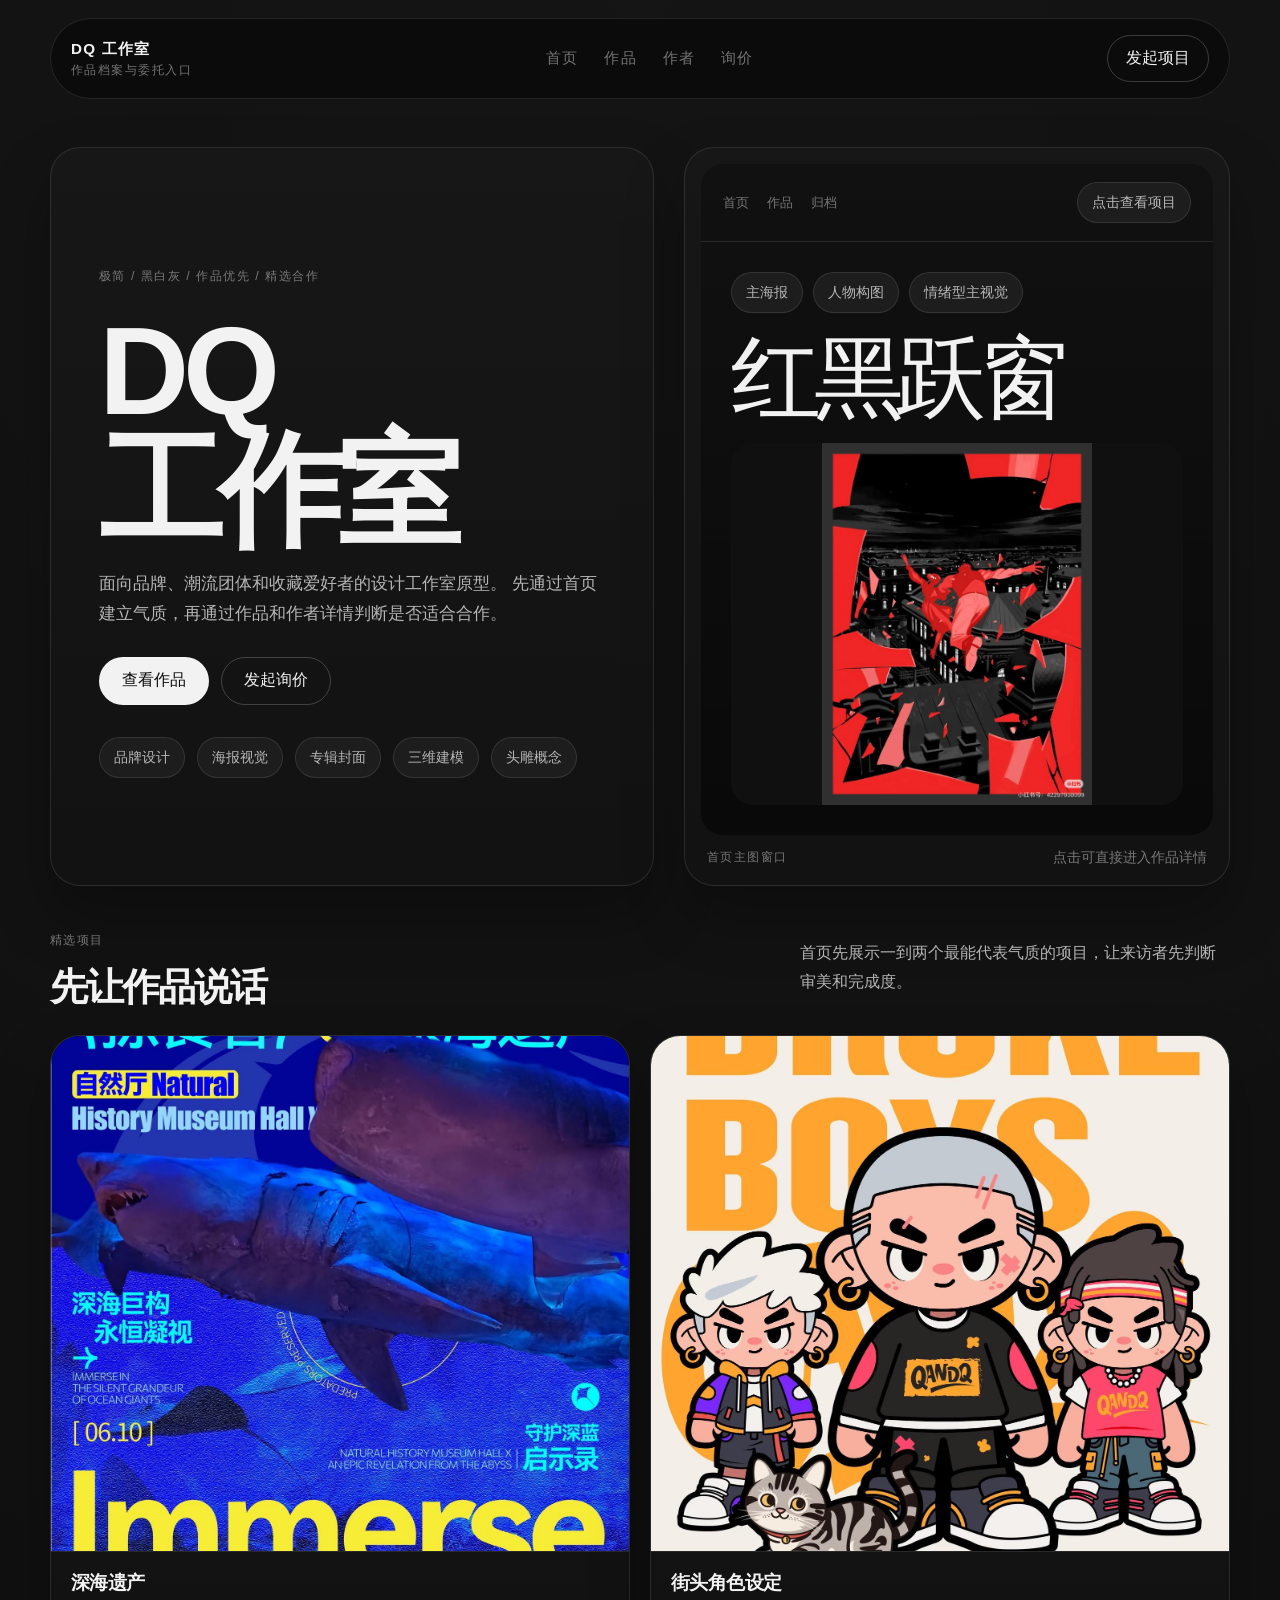
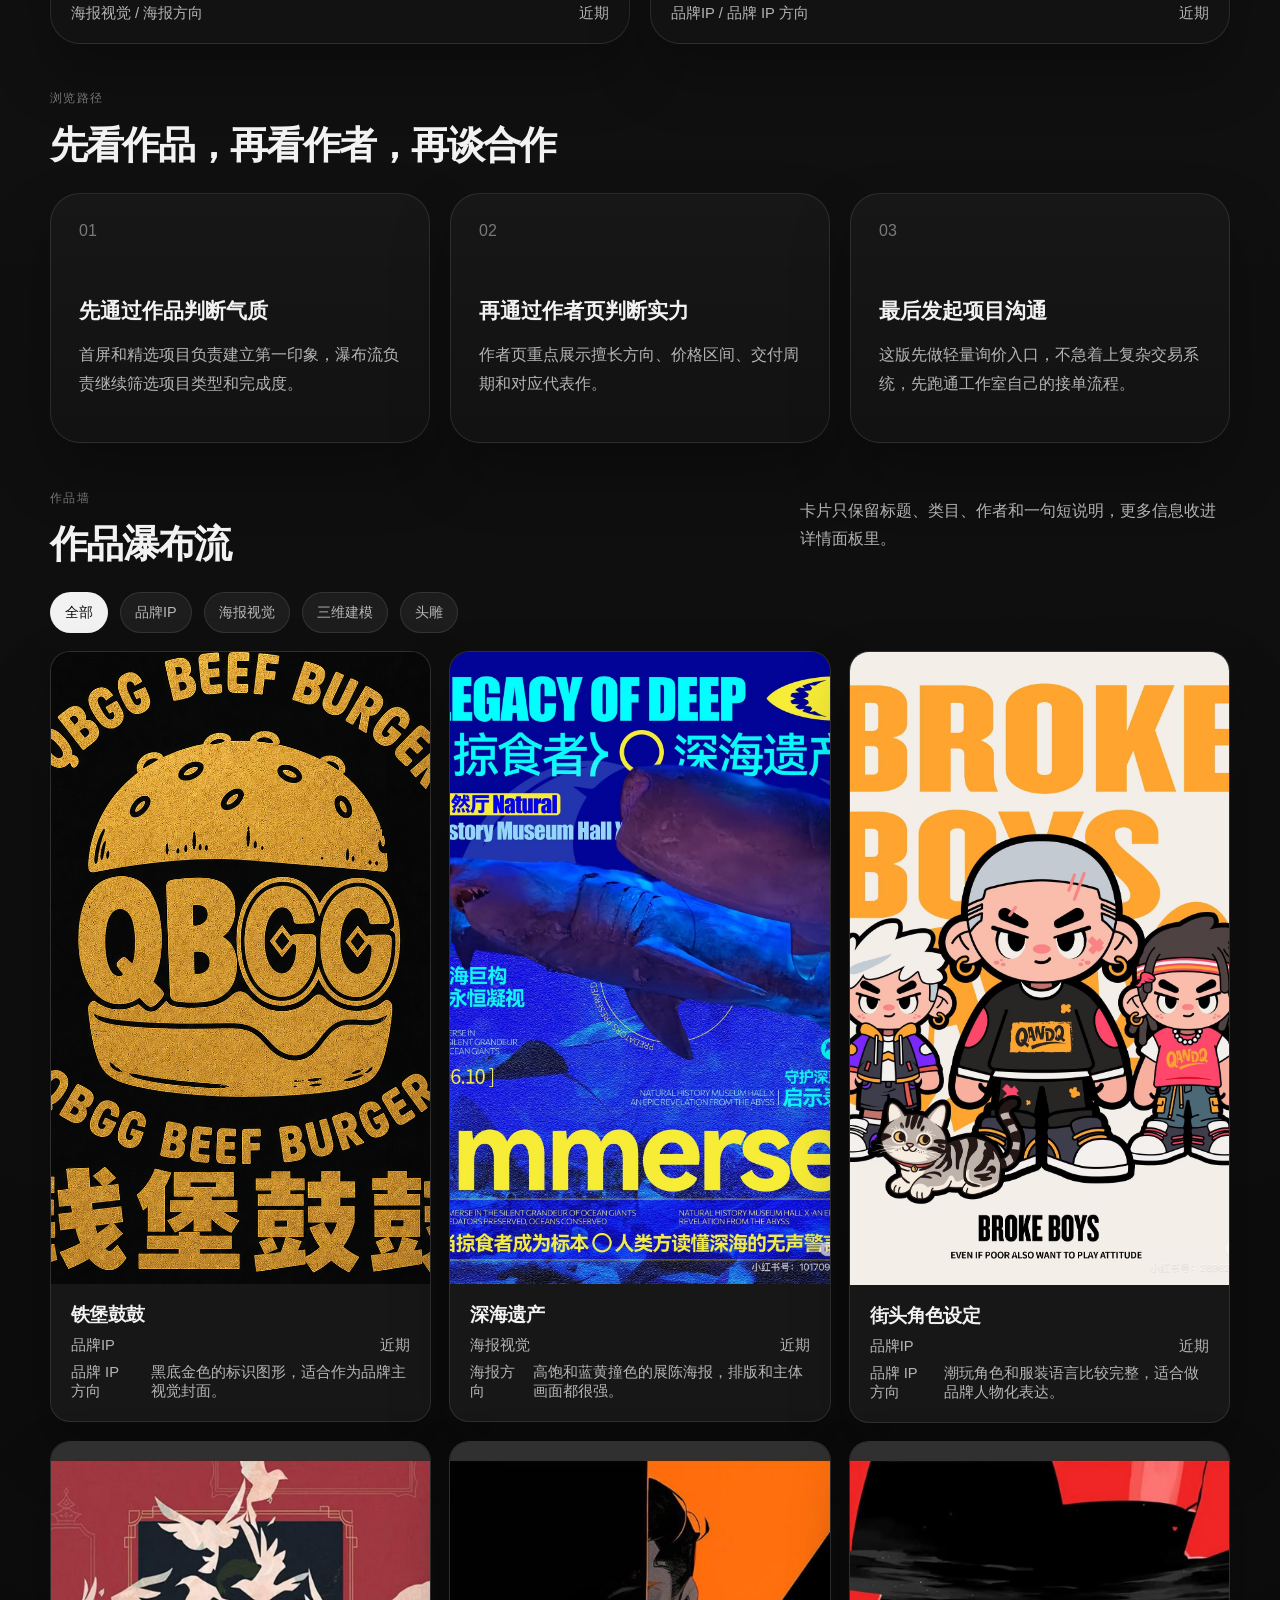
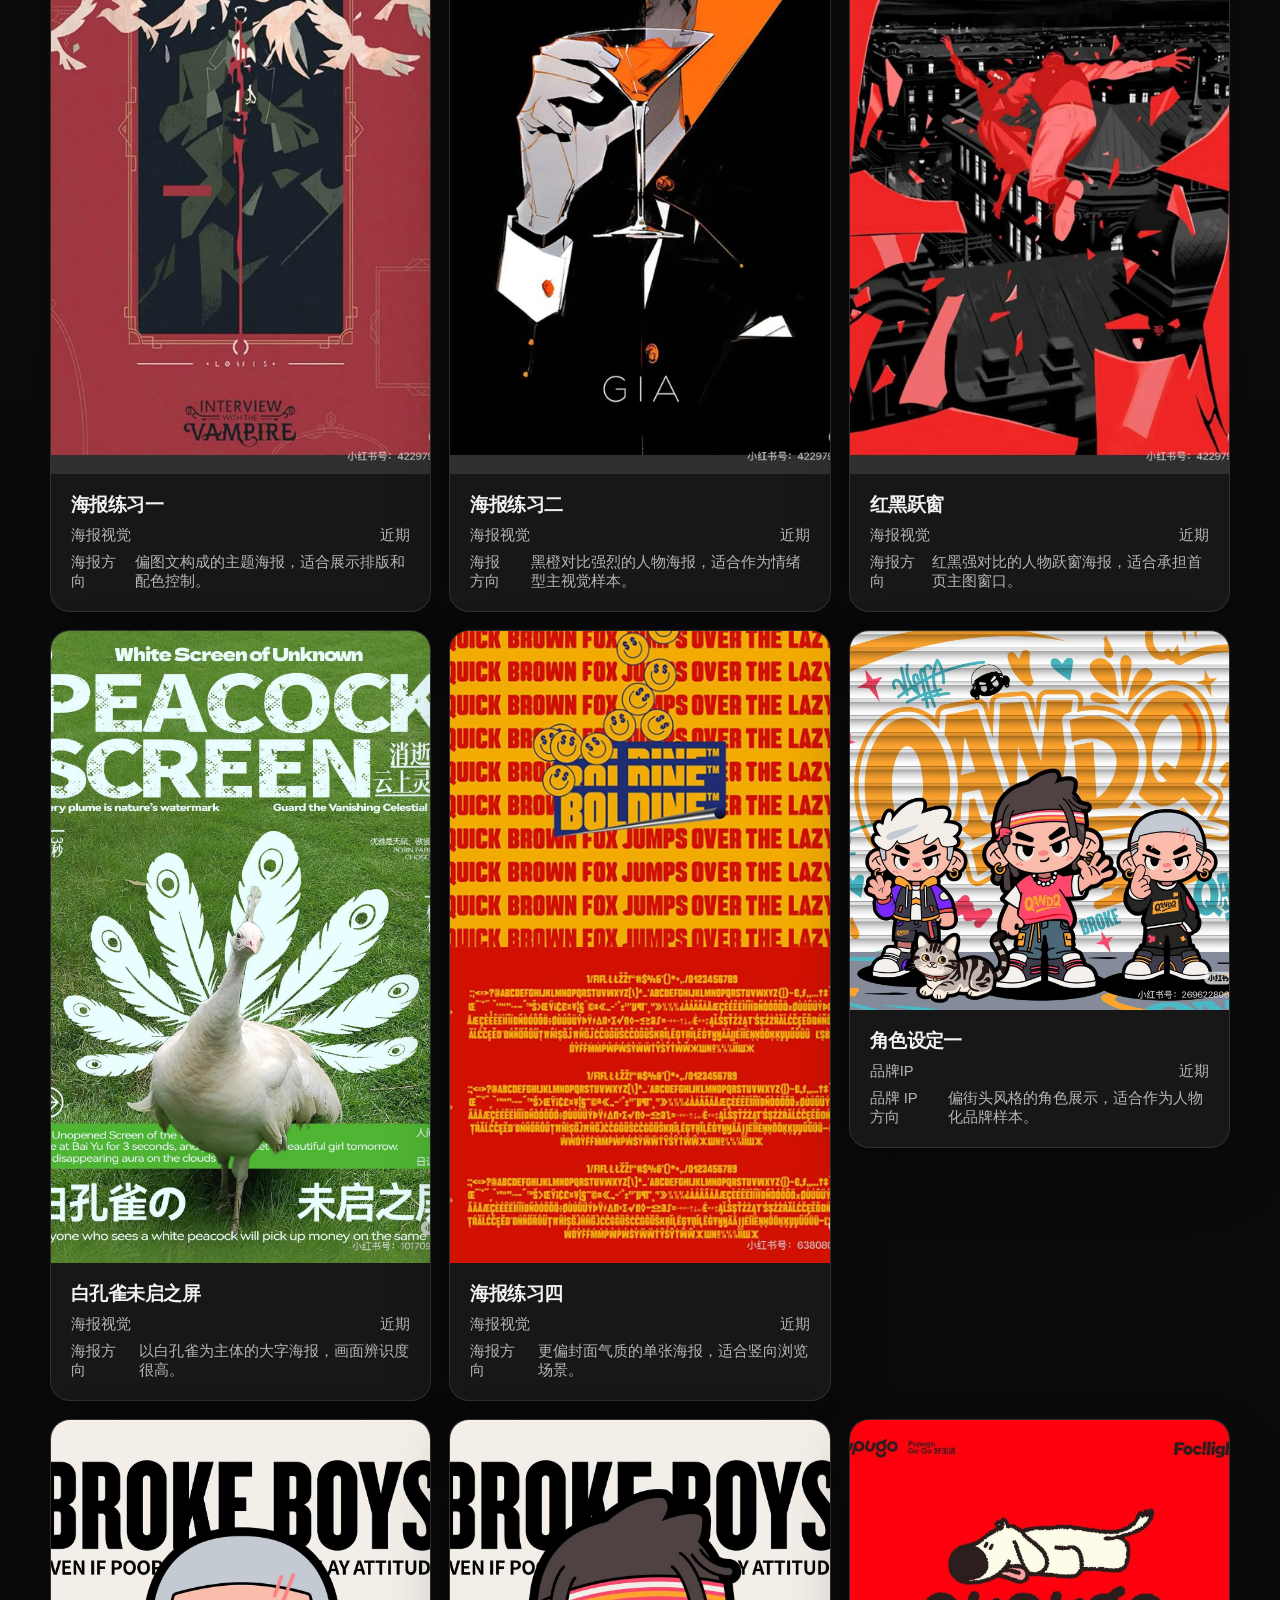
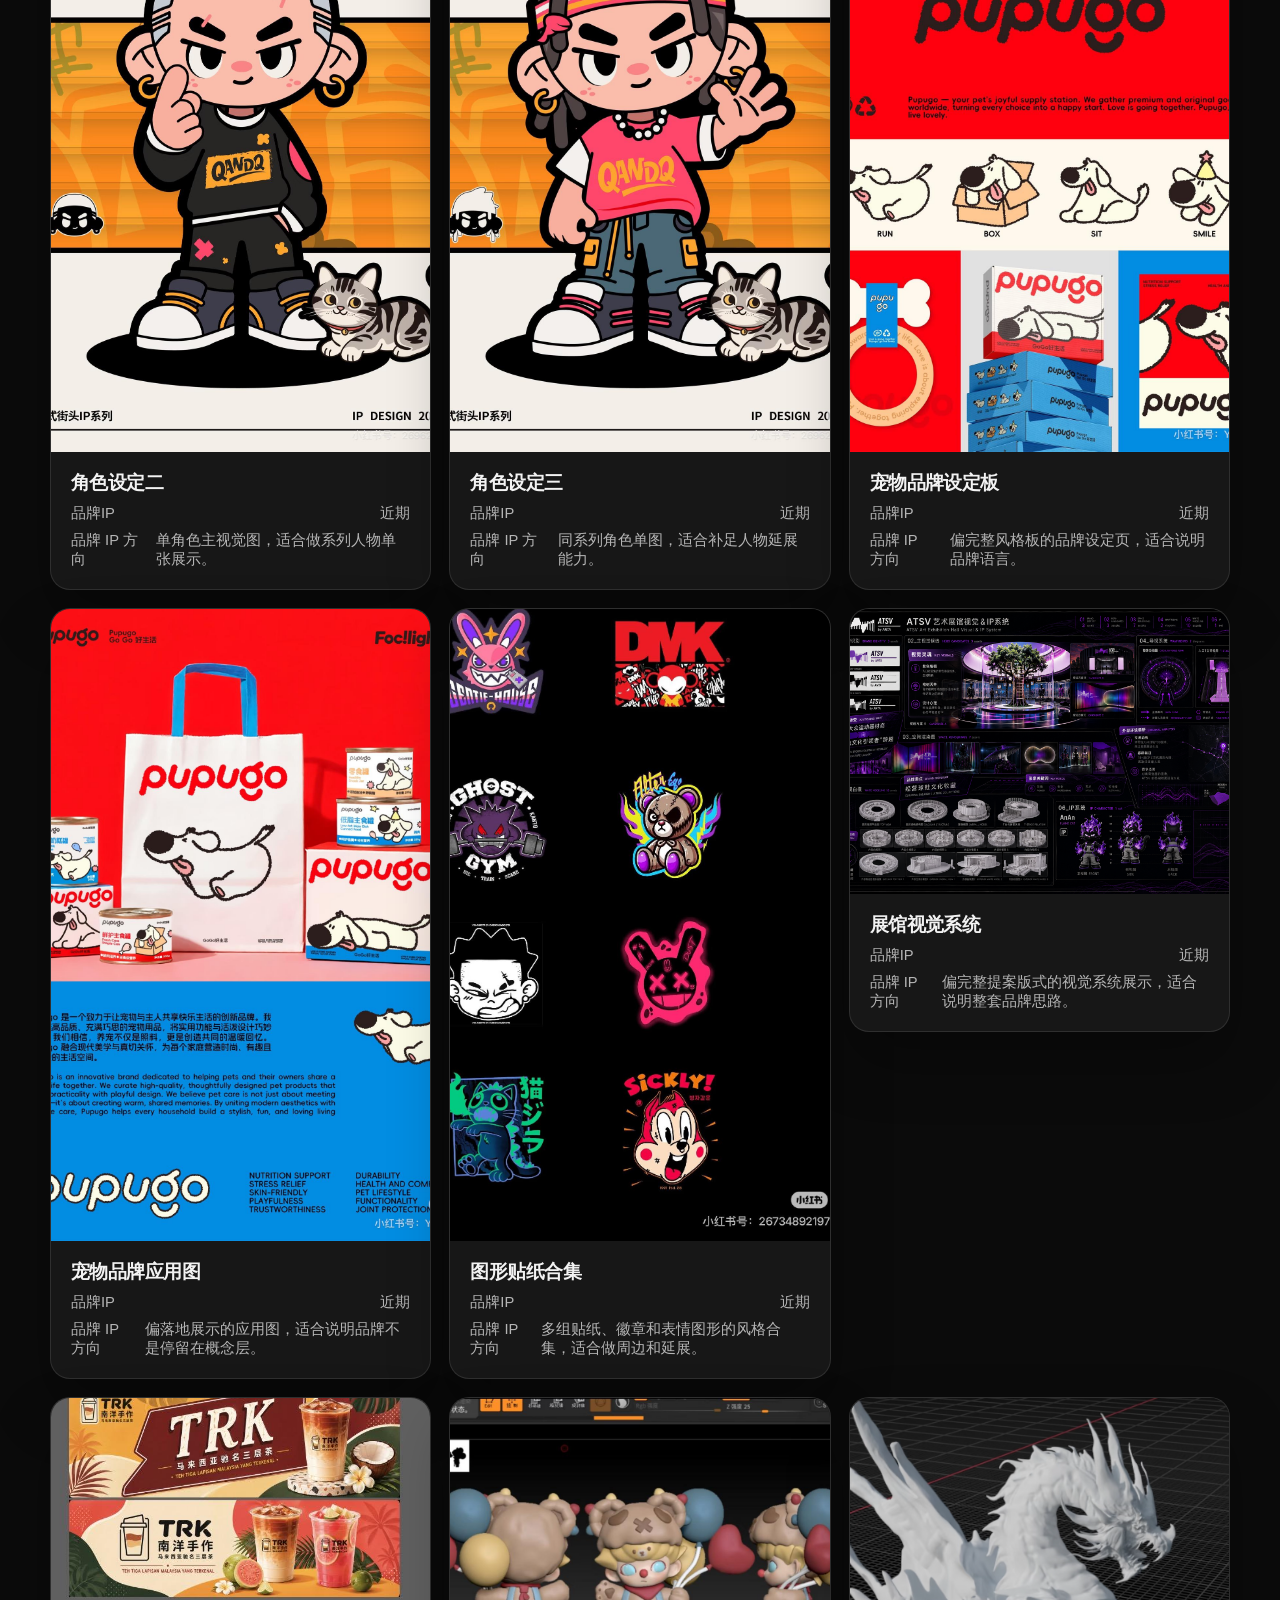
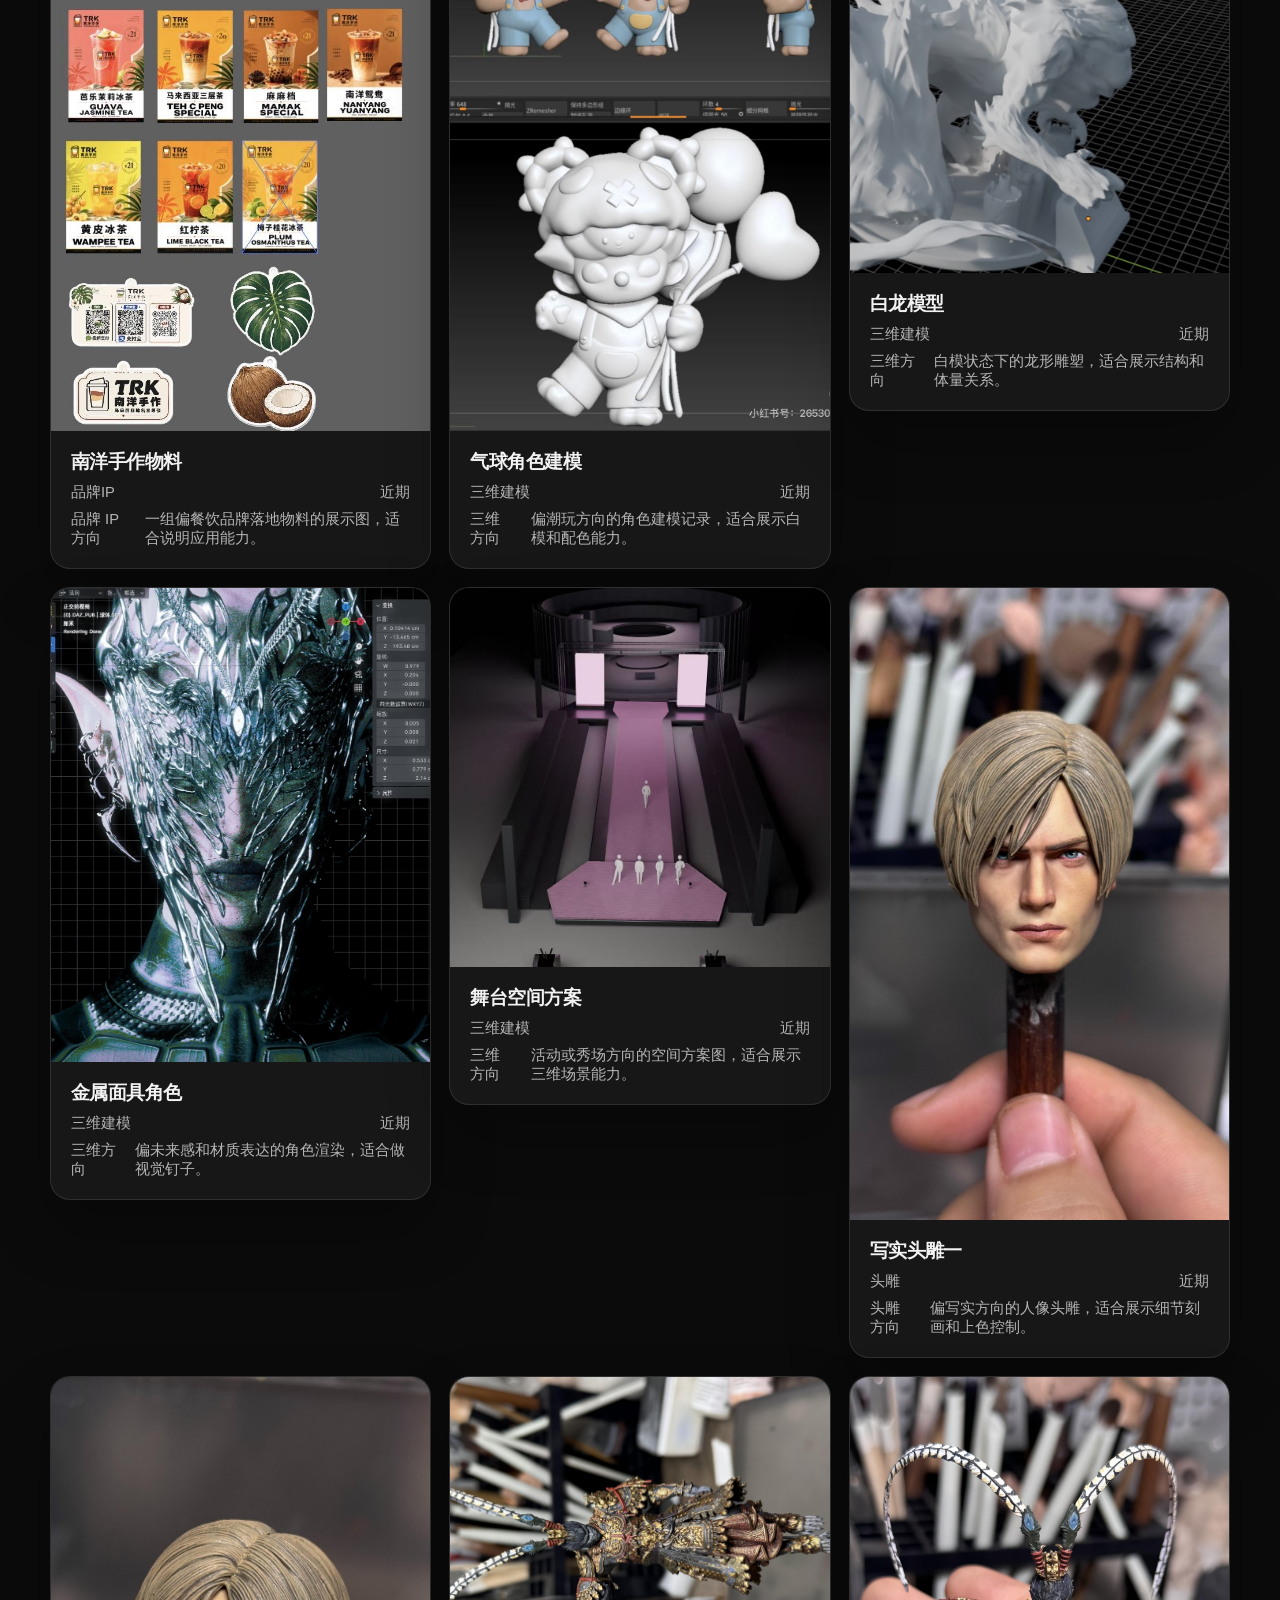
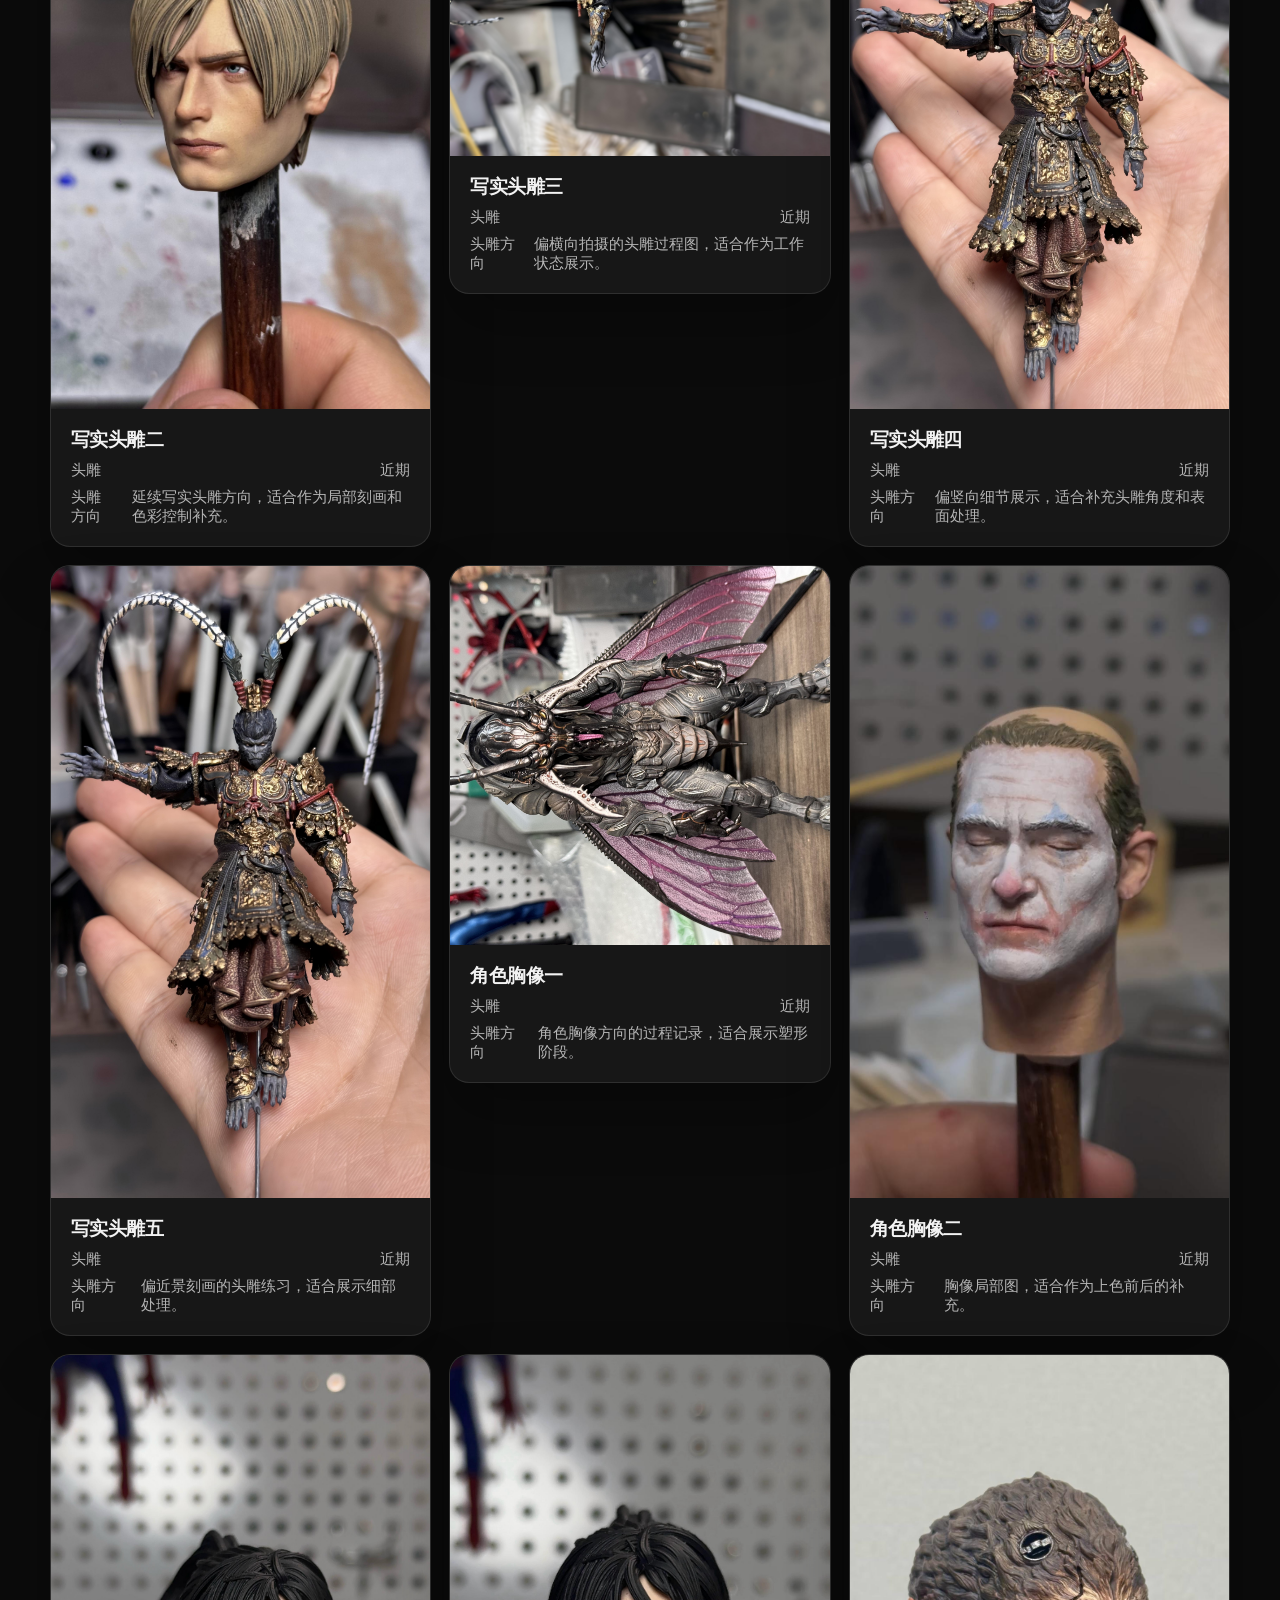
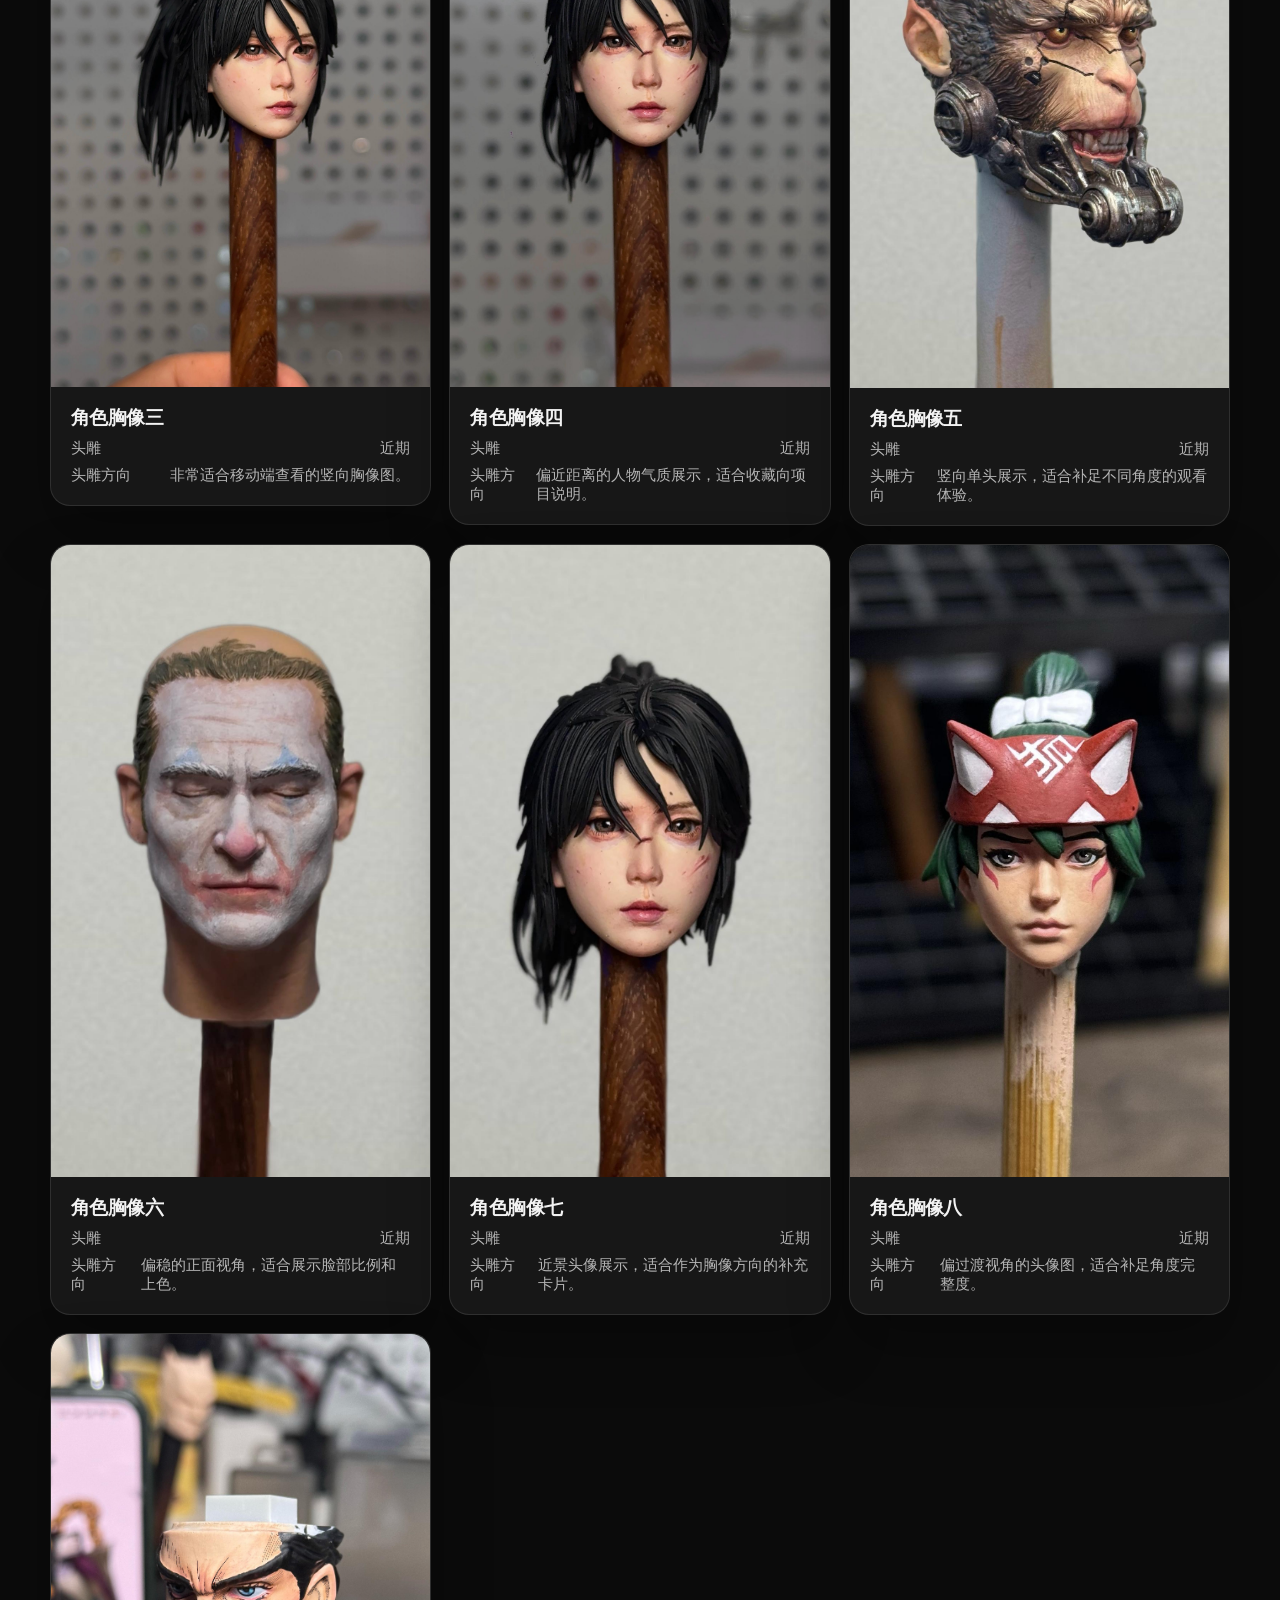
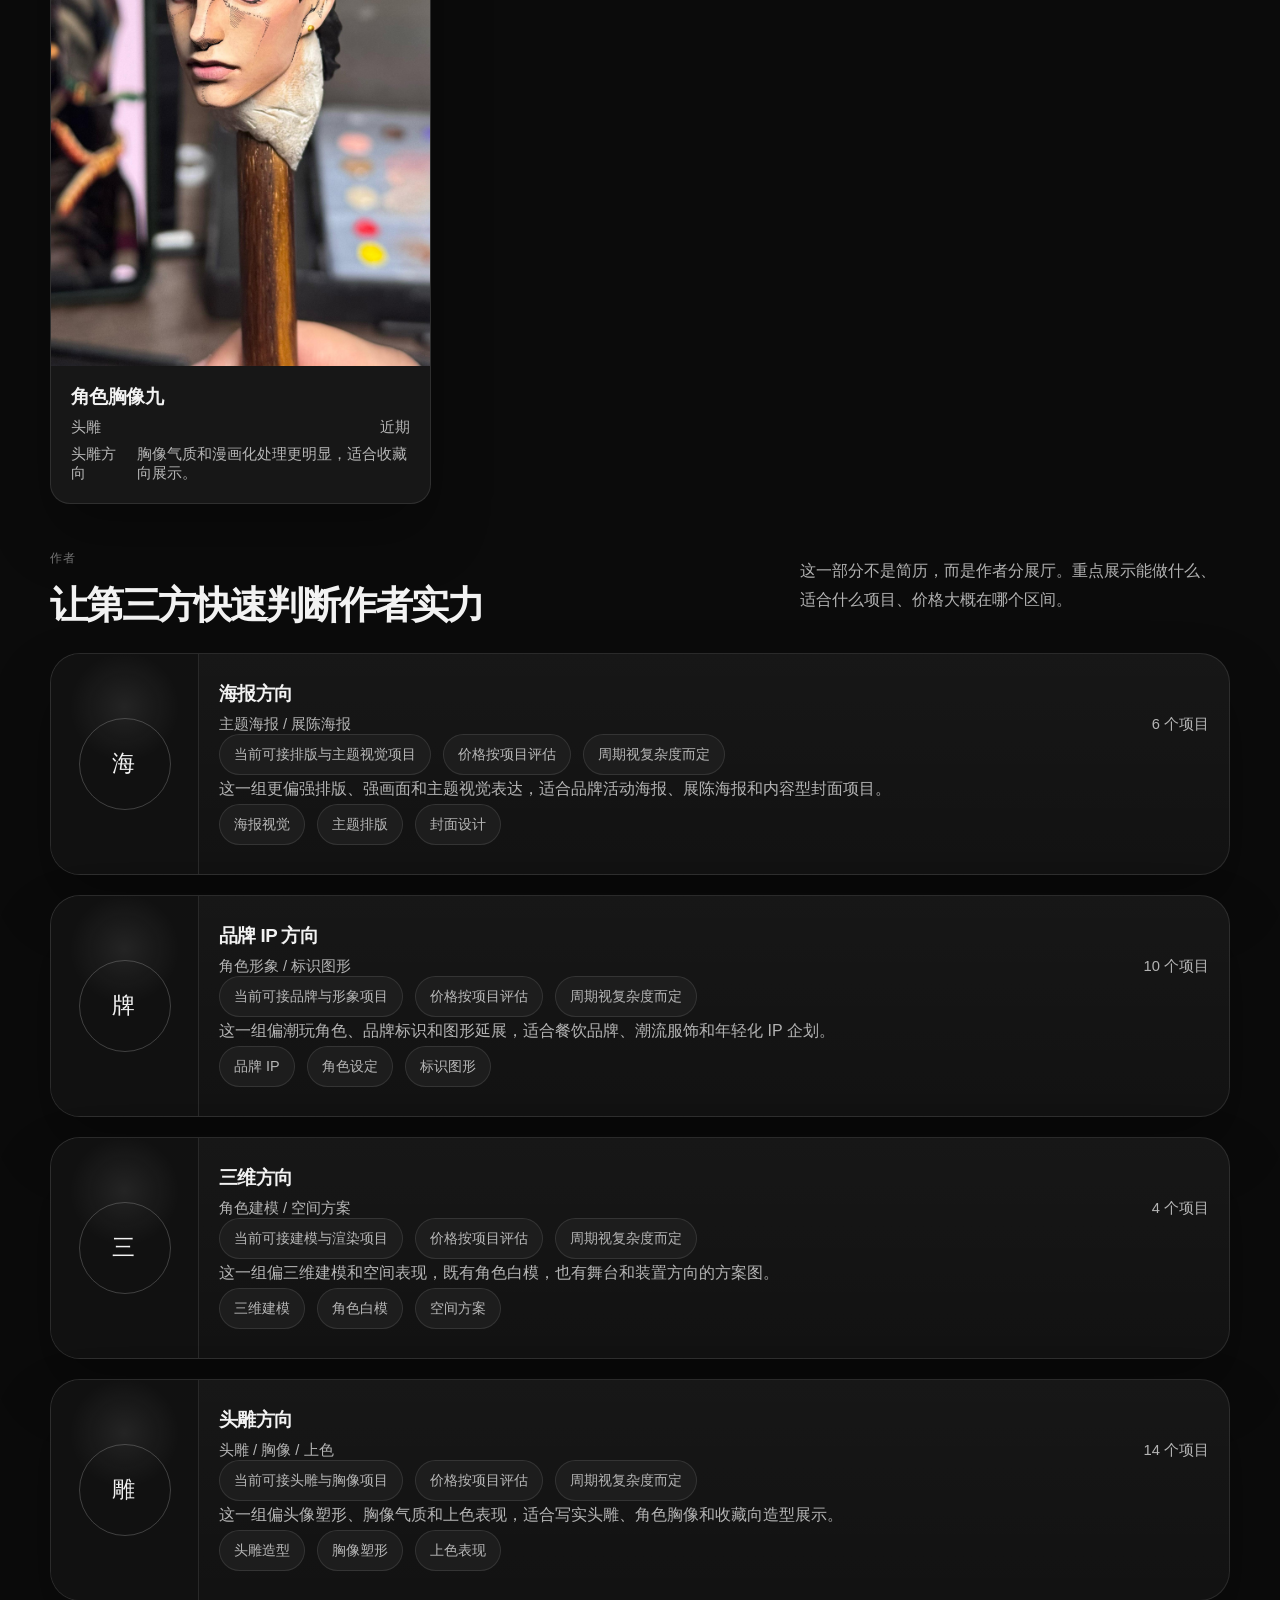
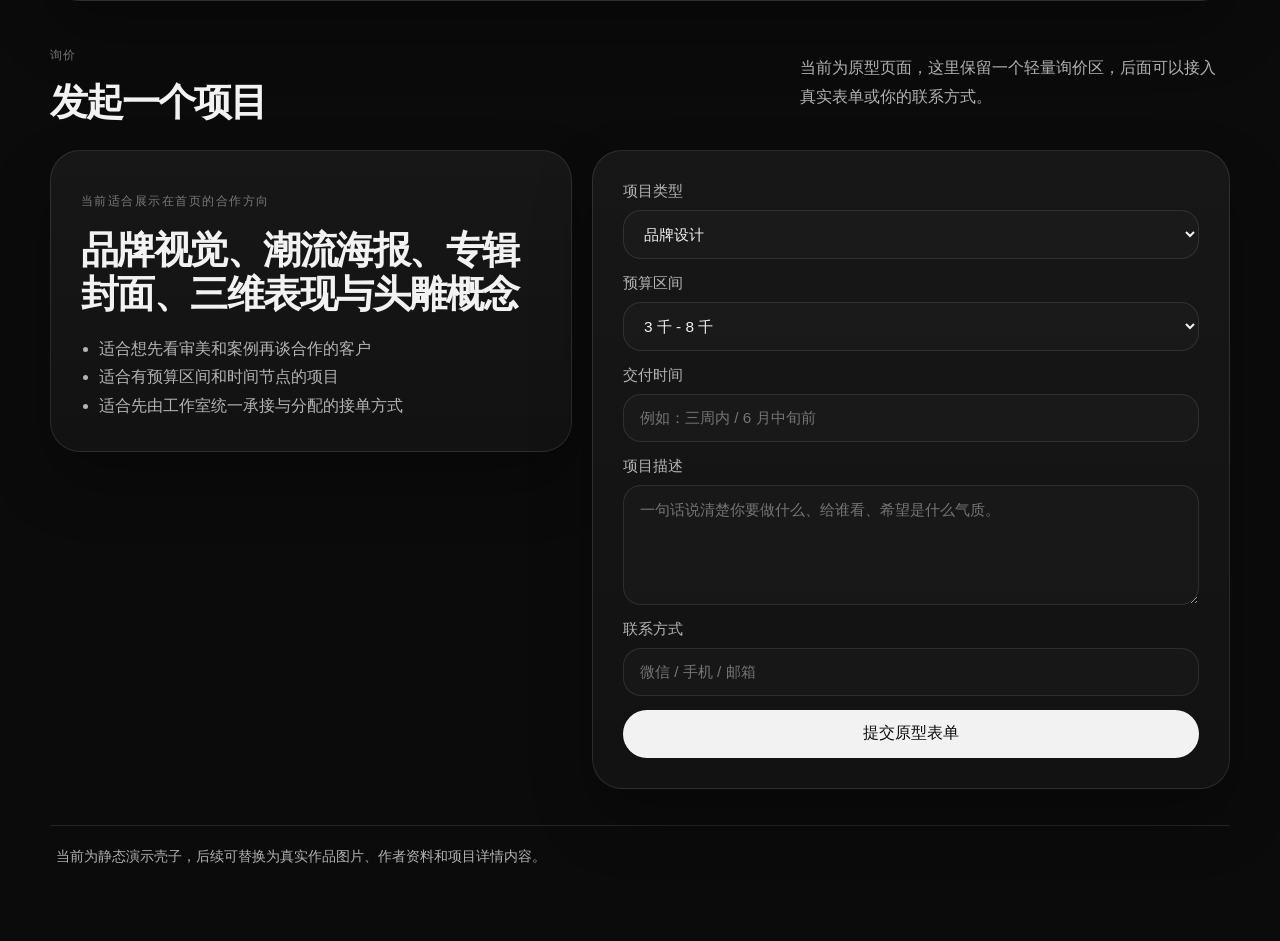
==== index.html @ 99e0f483 "Initialize DQ workshop site" ====
<!DOCTYPE html>
<html lang="zh-CN">
  <head>
    <meta charset="UTF-8" />
    <meta name="viewport" content="width=device-width, initial-scale=1.0" />
    <title>DQ 工作室</title>
    <meta
      name="description"
      content="DQ 工作室静态原型：首页包含简介、主图、精选项目、作品瀑布流、作者信息和询价入口。"
    />
    <link rel="stylesheet" href="./styles.css" />
  </head>
  <body>
    <div class="noise"></div>
    <div class="page-shell">
      <header class="site-header">
        <a class="brand" href="#home" aria-label="DQ 工作室首页">
          <span class="brand-copy">
            <strong>DQ 工作室</strong>
            <small>作品档案与委托入口</small>
          </span>
        </a>
        <nav class="site-nav">
          <a href="#home">首页</a>
          <a href="#works">作品</a>
          <a href="#creators">作者</a>
          <a href="#inquiry">询价</a>
        </nav>
        <button class="header-cta" type="button" data-open-inquiry>发起项目</button>
      </header>

      <main>
        <section class="hero" id="home">
          <div class="hero-copy">
            <p class="eyebrow">极简 / 黑白灰 / 作品优先 / 精选合作</p>
            <h1 class="hero-title">
              <span>DQ</span>
              <span>工作室</span>
            </h1>
            <p class="hero-text">
              面向品牌、潮流团体和收藏爱好者的设计工作室原型。
              先通过首页建立气质，再通过作品和作者详情判断是否适合合作。
            </p>
            <div class="hero-actions">
              <a class="button button-solid" href="#works">查看作品</a>
              <button class="button button-ghost" type="button" data-open-inquiry>
                发起询价
              </button>
            </div>
            <div class="hero-tags">
              <span>品牌设计</span>
              <span>海报视觉</span>
              <span>专辑封面</span>
              <span>三维建模</span>
              <span>头雕概念</span>
            </div>
          </div>

          <div class="hero-stage">
            <div class="stage-frame">
              <button class="stage-window-button" type="button" data-work-id="burger-emblem">
                <div class="stage-window" id="heroFeature"></div>
              </button>
            </div>
            <div class="stage-note">
              <span>首页主图窗口</span>
              <span>点击可直接进入作品详情</span>
            </div>
          </div>
        </section>

        <section class="section featured-works">
          <div class="section-heading">
            <div>
              <p class="section-kicker">精选项目</p>
              <h2>先让作品说话</h2>
            </div>
            <p class="section-copy">
              首页先展示一到两个最能代表气质的项目，让来访者先判断审美和完成度。
            </p>
          </div>
          <div class="featured-grid" id="featuredGrid"></div>
        </section>

        <section class="section studio-flow">
          <div class="section-heading">
            <div>
              <p class="section-kicker">浏览路径</p>
              <h2>先看作品，再看作者，再谈合作</h2>
            </div>
          </div>
          <div class="flow-grid">
            <article class="flow-card">
              <span>01</span>
              <h3>先通过作品判断气质</h3>
              <p>首屏和精选项目负责建立第一印象，瀑布流负责继续筛选项目类型和完成度。</p>
            </article>
            <article class="flow-card">
              <span>02</span>
              <h3>再通过作者页判断实力</h3>
              <p>作者页重点展示擅长方向、价格区间、交付周期和对应代表作。</p>
            </article>
            <article class="flow-card">
              <span>03</span>
              <h3>最后发起项目沟通</h3>
              <p>这版先做轻量询价入口，不急着上复杂交易系统，先跑通工作室自己的接单流程。</p>
            </article>
          </div>
        </section>

        <section class="section works-section" id="works">
          <div class="section-heading">
            <div>
              <p class="section-kicker">作品墙</p>
              <h2>作品瀑布流</h2>
            </div>
            <p class="section-copy">
              卡片只保留标题、类目、作者和一句短说明，更多信息收进详情面板里。
            </p>
          </div>
          <div class="filter-row" id="filterRow"></div>
          <div class="works-masonry" id="worksGrid"></div>
        </section>

        <section class="section creators-section" id="creators">
          <div class="section-heading">
            <div>
              <p class="section-kicker">作者</p>
              <h2>让第三方快速判断作者实力</h2>
            </div>
            <p class="section-copy">
              这一部分不是简历，而是作者分展厅。重点展示能做什么、适合什么项目、价格大概在哪个区间。
            </p>
          </div>
          <div class="creators-grid" id="creatorsGrid"></div>
        </section>

        <section class="section inquiry-section" id="inquiry">
          <div class="section-heading">
            <div>
              <p class="section-kicker">询价</p>
              <h2>发起一个项目</h2>
            </div>
            <p class="section-copy">
              当前为原型页面，这里保留一个轻量询价区，后面可以接入真实表单或你的联系方式。
            </p>
          </div>
          <div class="inquiry-layout">
            <div class="inquiry-panel">
              <p class="inquiry-note">当前适合展示在首页的合作方向</p>
              <h3>品牌视觉、潮流海报、专辑封面、三维表现与头雕概念</h3>
              <ul class="inquiry-points">
                <li>适合想先看审美和案例再谈合作的客户</li>
                <li>适合有预算区间和时间节点的项目</li>
                <li>适合先由工作室统一承接与分配的接单方式</li>
              </ul>
            </div>
            <form class="inquiry-form">
              <label>
                项目类型
                <select>
                  <option>品牌设计</option>
                  <option>海报视觉</option>
                  <option>专辑封面</option>
                  <option>三维建模</option>
                  <option>头雕概念</option>
                </select>
              </label>
              <label>
                预算区间
                <select>
                  <option>3 千 - 8 千</option>
                  <option>8 千 - 2 万</option>
                  <option>2 万 - 5 万</option>
                  <option>5 万以上</option>
                </select>
              </label>
              <label>
                交付时间
                <input type="text" placeholder="例如：三周内 / 6 月中旬前" />
              </label>
              <label>
                项目描述
                <textarea rows="5" placeholder="一句话说清楚你要做什么、给谁看、希望是什么气质。"></textarea>
              </label>
              <label>
                联系方式
                <input type="text" placeholder="微信 / 手机 / 邮箱" />
              </label>
              <button class="button button-solid" type="button">提交原型表单</button>
            </form>
          </div>
        </section>
      </main>

      <footer class="site-footer">
        当前为静态演示壳子，后续可替换为真实作品图片、作者资料和项目详情内容。
      </footer>
    </div>

    <aside class="detail-panel" id="detailPanel" aria-hidden="true">
      <div class="detail-backdrop" data-close-panel></div>
      <div class="detail-sheet">
        <button class="detail-close" type="button" aria-label="关闭面板" data-close-panel>
          ×
        </button>
        <div class="detail-content" id="detailContent"></div>
      </div>
    </aside>

    <script src="./app.js"></script>
  </body>
</html>
---- styles.css ----
:root {
  color-scheme: dark;
  --bg: #0b0b0b;
  --bg-elevated: #121212;
  --bg-soft: #171717;
  --line: rgba(255, 255, 255, 0.1);
  --line-strong: rgba(255, 255, 255, 0.2);
  --text: #f2f2f2;
  --text-soft: rgba(242, 242, 242, 0.72);
  --text-dim: rgba(242, 242, 242, 0.45);
  --chip: #1d1d1d;
  --white-panel: #e9e9e9;
  --shadow: 0 30px 60px rgba(0, 0, 0, 0.28);
  --radius-lg: 30px;
  --radius-md: 20px;
  --radius-sm: 14px;
  --content: min(1180px, calc(100vw - 40px));
  --font-sans: "Bahnschrift", "Aptos", "Segoe UI Variable Display",
    "Microsoft YaHei UI", sans-serif;
}

* {
  box-sizing: border-box;
}

html {
  scroll-behavior: smooth;
}

body {
  margin: 0;
  min-height: 100vh;
  background:
    radial-gradient(circle at top, rgba(255, 255, 255, 0.04), transparent 28%),
    var(--bg);
  color: var(--text);
  font-family: var(--font-sans);
}

img {
  display: block;
  max-width: 100%;
}

button,
input,
select,
textarea {
  font: inherit;
}

a {
  color: inherit;
  text-decoration: none;
}

.noise {
  position: fixed;
  inset: 0;
  pointer-events: none;
  opacity: 0.12;
  background-image:
    linear-gradient(rgba(255, 255, 255, 0.04) 1px, transparent 1px),
    linear-gradient(90deg, rgba(255, 255, 255, 0.02) 1px, transparent 1px);
  background-size: 120px 120px, 120px 120px;
  mask-image: radial-gradient(circle at center, black, transparent 88%);
}

.page-shell {
  width: var(--content);
  margin: 0 auto;
  padding-bottom: 72px;
}

.site-header {
  position: sticky;
  top: 18px;
  z-index: 20;
  display: flex;
  align-items: center;
  justify-content: space-between;
  gap: 20px;
  margin: 18px auto 24px;
  padding: 16px 20px;
  border: 1px solid var(--line);
  border-radius: 999px;
  background: rgba(10, 10, 10, 0.82);
  backdrop-filter: blur(18px);
}

.brand {
  display: inline-flex;
  align-items: center;
  gap: 0;
}

.brand-mark {
  display: grid;
  place-items: center;
  width: 46px;
  height: 46px;
  border: 1px solid var(--line-strong);
  border-radius: 12px;
  font-weight: 700;
  letter-spacing: 0.08em;
  overflow: hidden;
  background: #101010;
}

.brand-mark-image img {
  width: 100%;
  height: 100%;
  object-fit: cover;
}

.brand-copy {
  display: flex;
  flex-direction: column;
  gap: 2px;
}

.brand-copy strong {
  font-size: 0.95rem;
  letter-spacing: 0.08em;
}

.brand-copy small,
.eyebrow,
.section-kicker,
.inquiry-note,
.stage-note span:first-child,
.detail-subline,
.detail-stat span {
  color: var(--text-dim);
  font-size: 0.78rem;
  letter-spacing: 0.12em;
}

.site-nav {
  display: inline-flex;
  align-items: center;
  gap: 26px;
  font-size: 0.92rem;
  letter-spacing: 0.08em;
}

.site-nav a {
  color: var(--text-dim);
  transition: color 180ms ease;
}

.site-nav a:hover,
.site-nav a:focus-visible {
  color: var(--text);
}

.header-cta,
.button,
.detail-action,
.filter-button {
  border: 1px solid var(--line-strong);
  border-radius: 999px;
  cursor: pointer;
  transition:
    transform 180ms ease,
    border-color 180ms ease,
    background 180ms ease,
    color 180ms ease;
}

.header-cta {
  padding: 12px 18px;
  background: transparent;
  color: var(--text);
}

.header-cta:hover,
.button:hover,
.filter-button:hover,
.creator-card:hover,
.featured-card:hover,
.work-card:hover,
.detail-action:hover {
  transform: translateY(-2px);
}

.hero {
  display: grid;
  grid-template-columns: 1.05fr 0.95fr;
  gap: 30px;
  align-items: stretch;
  min-height: 76vh;
  padding-top: 24px;
}

.hero-copy,
.hero-stage,
.featured-card,
.flow-card,
.creator-card,
.inquiry-panel,
.inquiry-form,
.detail-sheet {
  border: 1px solid var(--line);
  border-radius: var(--radius-lg);
  background: linear-gradient(180deg, rgba(255, 255, 255, 0.02), transparent), var(--bg-elevated);
  box-shadow: var(--shadow);
}

.hero-copy {
  display: flex;
  flex-direction: column;
  justify-content: center;
  padding: 48px;
}

.hero h1 {
  margin: 14px 0 18px;
  font-size: clamp(3.8rem, 11vw, 7.8rem);
  line-height: 0.96;
  letter-spacing: -0.05em;
}

.hero-title span {
  display: block;
}

.hero-text,
.section-copy,
.flow-card p,
.creator-copy,
.detail-copy,
.site-footer,
.inquiry-points {
  color: var(--text-soft);
  line-height: 1.8;
}

.hero-text {
  max-width: 34rem;
  margin: 0;
  font-size: 1.04rem;
}

.hero-actions,
.hero-tags,
.filter-row,
.creator-stats,
.creator-services,
.detail-tags,
.detail-stats,
.detail-author-actions {
  display: flex;
  flex-wrap: wrap;
  gap: 12px;
}

.hero-actions {
  margin-top: 28px;
}

.button {
  display: inline-flex;
  align-items: center;
  justify-content: center;
  min-height: 48px;
  padding: 0 22px;
}

.button-solid {
  background: var(--text);
  color: var(--bg);
}

.button-ghost,
.detail-action {
  background: transparent;
  color: var(--text);
}

.hero-tags {
  margin-top: 32px;
}

.hero-tags span,
.pill,
.filter-button,
.detail-tag {
  padding: 10px 14px;
  border: 1px solid var(--line);
  border-radius: 999px;
  background: var(--chip);
  color: var(--text-soft);
  font-size: 0.9rem;
}

.hero-stage {
  display: flex;
  flex-direction: column;
  padding: 16px;
}

.stage-frame {
  flex: 1;
  min-height: 560px;
  overflow: hidden;
  border-radius: calc(var(--radius-lg) - 8px);
  background:
    linear-gradient(180deg, rgba(255, 255, 255, 0.03), rgba(255, 255, 255, 0)),
    #090909;
}

.stage-window-button {
  all: unset;
  display: block;
  width: 100%;
  height: 100%;
  cursor: pointer;
}

.stage-window {
  display: grid;
  height: 100%;
  grid-template-rows: auto 1fr auto;
}

.stage-topbar {
  display: flex;
  align-items: center;
  justify-content: space-between;
  padding: 18px 22px;
  border-bottom: 1px solid var(--line);
}

.stage-topbar nav {
  display: inline-flex;
  gap: 18px;
  color: var(--text-dim);
  font-size: 0.84rem;
}

.stage-body {
  display: grid;
  align-content: center;
  gap: 22px;
  padding: 30px;
}

.stage-title {
  font-size: clamp(3rem, 7vw, 5.8rem);
  line-height: 0.96;
  letter-spacing: -0.08em;
}

.stage-stack {
  display: flex;
  flex-wrap: wrap;
  gap: 10px;
}

.stage-cover {
  aspect-ratio: 1.25;
  overflow: hidden;
  border-radius: calc(var(--radius-lg) - 8px);
  background: var(--white-panel);
}

.stage-note {
  display: flex;
  justify-content: space-between;
  gap: 16px;
  padding: 14px 6px 2px;
  color: var(--text-dim);
  font-size: 0.85rem;
}

.section {
  margin-top: 34px;
}

.section-heading {
  display: grid;
  grid-template-columns: 1fr minmax(280px, 430px);
  gap: 24px;
  align-items: end;
  margin-bottom: 22px;
}

.section-heading h2 {
  margin: 10px 0 0;
  font-size: clamp(1.9rem, 3vw, 3rem);
  letter-spacing: -0.05em;
}

.featured-grid,
.creators-grid,
.flow-grid,
.inquiry-layout {
  display: grid;
  gap: 20px;
}

.featured-grid {
  grid-template-columns: repeat(2, minmax(0, 1fr));
}

.featured-card,
.creator-card {
  overflow: hidden;
}

.featured-card button,
.work-card button,
.creator-card button,
.related-card button {
  all: unset;
  cursor: pointer;
  display: block;
}

.card-cover,
.work-thumb,
.detail-hero,
.related-cover {
  overflow: hidden;
  background: #111;
}

.card-cover {
  aspect-ratio: 1.12;
  border-bottom: 1px solid var(--line);
}

.card-cover img,
.work-thumb img,
.related-cover img {
  width: 100%;
  height: 100%;
  object-fit: cover;
}

.stage-cover img,
.detail-hero img {
  width: 100%;
  height: 100%;
  object-fit: contain;
  background: #101010;
}

.card-meta,
.work-meta,
.creator-meta,
.related-meta {
  padding: 18px 20px 20px;
}

.card-meta h3,
.work-meta h3,
.creator-meta h3,
.detail-header h2,
.detail-section h3 {
  margin: 0 0 8px;
  letter-spacing: -0.03em;
}

.meta-line,
.work-subline {
  display: flex;
  justify-content: space-between;
  gap: 16px;
  color: var(--text-soft);
  font-size: 0.92rem;
}

.flow-grid {
  grid-template-columns: repeat(3, minmax(0, 1fr));
}

.flow-card {
  padding: 28px;
}

.flow-card span {
  display: inline-block;
  margin-bottom: 56px;
  color: var(--text-dim);
}

.flow-card h3 {
  margin: 0 0 12px;
  font-size: 1.34rem;
}

.filter-row {
  margin-bottom: 18px;
}

.filter-button.is-active {
  background: var(--text);
  color: var(--bg);
  border-color: transparent;
}

.works-masonry {
  display: grid;
  grid-template-columns: repeat(3, minmax(0, 1fr));
  gap: 18px;
  align-items: start;
}

.work-card {
  width: 100%;
  overflow: hidden;
  border: 1px solid var(--line);
  border-radius: var(--radius-md);
  background: var(--bg-soft);
  box-shadow: var(--shadow);
}

.work-thumb {
  aspect-ratio: var(--card-ratio, 4 / 5);
}

.work-card[data-size="short"] .work-thumb {
  aspect-ratio: var(--card-ratio, 1 / 1);
}

.work-card[data-size="medium"] .work-thumb {
  aspect-ratio: var(--card-ratio, 4 / 5);
}

.work-card[data-size="tall"] .work-thumb {
  aspect-ratio: var(--card-ratio, 3 / 5);
}

.work-subline + .work-subline {
  margin-top: 8px;
}

.creator-card {
  display: grid;
  grid-template-columns: 148px 1fr;
  gap: 0;
}

.creator-avatar {
  display: grid;
  place-items: center;
  min-height: 220px;
  border-right: 1px solid var(--line);
  background:
    radial-gradient(circle at 50% 24%, rgba(255, 255, 255, 0.08), transparent 30%),
    #111;
}

.avatar-ring,
.detail-author-avatar {
  display: grid;
  place-items: center;
  border: 1px solid var(--line-strong);
  border-radius: 50%;
  color: var(--text);
  letter-spacing: 0.1em;
}

.avatar-ring {
  width: 92px;
  height: 92px;
  font-size: 1.45rem;
}

.creator-copy,
.detail-author-text p {
  margin: 0;
}

.inquiry-layout {
  grid-template-columns: 0.9fr 1.1fr;
  align-items: start;
}

.inquiry-panel,
.inquiry-form {
  padding: 30px;
}

.inquiry-panel h3 {
  margin: 18px 0 14px;
  font-size: clamp(1.6rem, 3vw, 2.4rem);
  letter-spacing: -0.04em;
  line-height: 1.15;
}

.inquiry-points {
  margin: 18px 0 0;
  padding-left: 18px;
}

.inquiry-form {
  display: grid;
  gap: 14px;
}

.inquiry-form label {
  display: grid;
  gap: 8px;
  color: var(--text-soft);
  font-size: 0.96rem;
}

.inquiry-form input,
.inquiry-form select,
.inquiry-form textarea {
  width: 100%;
  border: 1px solid var(--line);
  border-radius: 18px;
  background: rgba(255, 255, 255, 0.02);
  color: var(--text);
  padding: 14px 16px;
}

.inquiry-form textarea {
  resize: vertical;
  min-height: 120px;
}

.site-footer {
  margin-top: 36px;
  padding: 18px 6px 0;
  border-top: 1px solid var(--line);
  font-size: 0.88rem;
}

.detail-panel {
  position: fixed;
  inset: 0;
  z-index: 40;
  pointer-events: none;
}

.detail-panel.is-open {
  pointer-events: auto;
}

.detail-backdrop {
  position: absolute;
  inset: 0;
  background: rgba(0, 0, 0, 0.56);
  opacity: 0;
  transition: opacity 180ms ease;
}

.detail-panel.is-open .detail-backdrop {
  opacity: 1;
}

.detail-sheet {
  position: absolute;
  top: 50%;
  left: 50%;
  width: min(760px, calc(100vw - 24px));
  max-height: calc(100vh - 32px);
  overflow: auto;
  padding: 26px;
  opacity: 0;
  transform: translate(-50%, calc(-50% + 24px));
  transition:
    transform 220ms ease,
    opacity 220ms ease;
}

.detail-panel.is-open .detail-sheet {
  opacity: 1;
  transform: translate(-50%, -50%);
}

.detail-close {
  position: sticky;
  top: 0;
  z-index: 2;
  display: grid;
  place-items: center;
  width: 42px;
  height: 42px;
  margin-left: auto;
  border: 1px solid var(--line-strong);
  border-radius: 50%;
  background: rgba(0, 0, 0, 0.42);
  color: var(--text);
  cursor: pointer;
}

.detail-content {
  display: grid;
  gap: 18px;
}

.detail-hero {
  aspect-ratio: 1.06;
  border: 1px solid var(--line);
  border-radius: 24px;
}

.detail-copy {
  margin: 0;
}

.detail-section {
  padding: 22px 0 0;
  border-top: 1px solid var(--line);
}

.detail-tag,
.detail-stat {
  border: 1px solid var(--line);
  background: rgba(255, 255, 255, 0.02);
}

.detail-tag {
  padding: 10px 14px;
  border-radius: 999px;
  color: var(--text-soft);
  font-size: 0.92rem;
}

.detail-stat {
  padding: 14px 16px;
  border-radius: 18px;
}

.detail-stat strong {
  display: block;
  margin-top: 6px;
  font-size: 1rem;
}

.detail-author-card {
  display: grid;
  grid-template-columns: 86px 1fr;
  gap: 16px;
  padding: 18px;
  border: 1px solid var(--line);
  border-radius: 22px;
  background: rgba(255, 255, 255, 0.02);
}

.detail-author-avatar {
  width: 86px;
  height: 86px;
  font-size: 1.35rem;
}

.detail-author-text h3 {
  margin: 0 0 6px;
  font-size: 1.3rem;
}

.detail-author-meta {
  color: var(--text-dim);
  font-size: 0.92rem;
}

.related-grid {
  display: grid;
  grid-template-columns: repeat(2, minmax(0, 1fr));
  gap: 14px;
}

.detail-gallery {
  display: grid;
  grid-template-columns: repeat(2, minmax(0, 1fr));
  gap: 14px;
}

.gallery-card {
  overflow: hidden;
  border: 1px solid var(--line);
  border-radius: 20px;
  background: #101010;
}

.gallery-card img {
  display: block;
  width: 100%;
  height: auto;
}

.related-card {
  overflow: hidden;
  border: 1px solid var(--line);
  border-radius: 20px;
  background: rgba(255, 255, 255, 0.02);
}

.related-cover {
  aspect-ratio: 1.1;
}

.related-meta strong {
  display: block;
  margin-bottom: 6px;
}

.related-meta span {
  color: var(--text-soft);
  font-size: 0.92rem;
}

@media (max-width: 1080px) {
  .hero,
  .section-heading,
  .inquiry-layout {
    grid-template-columns: 1fr;
  }

  .featured-grid,
  .flow-grid,
  .related-grid,
  .detail-gallery {
    grid-template-columns: 1fr;
  }

  .works-masonry {
    grid-template-columns: repeat(2, minmax(0, 1fr));
  }

  .site-header {
    flex-wrap: wrap;
    border-radius: 26px;
  }

  .site-nav {
    order: 3;
    width: 100%;
    justify-content: space-between;
  }
}

@media (max-width: 720px) {
  .page-shell {
    width: min(100vw - 20px, 100%);
  }

  .site-header,
  .hero-copy,
  .hero-stage,
  .flow-card,
  .creator-meta,
  .inquiry-panel,
  .inquiry-form,
  .detail-sheet {
    padding-left: 18px;
    padding-right: 18px;
  }

  .brand-copy small,
  .header-cta,
  .site-nav {
    display: none;
  }

  .hero {
    min-height: auto;
  }

  .stage-frame {
    min-height: 460px;
  }

  .works-masonry {
    grid-template-columns: 1fr;
  }

  .featured-grid {
    grid-template-columns: 1fr;
  }

  .creator-card,
  .detail-author-card {
    grid-template-columns: 1fr;
  }

  .creator-avatar {
    min-height: 160px;
    border-right: 0;
    border-bottom: 1px solid var(--line);
  }

  .detail-sheet {
    top: 50%;
    left: 50%;
    width: calc(100vw - 20px);
    max-height: calc(100vh - 20px);
    padding-top: 18px;
  }
}
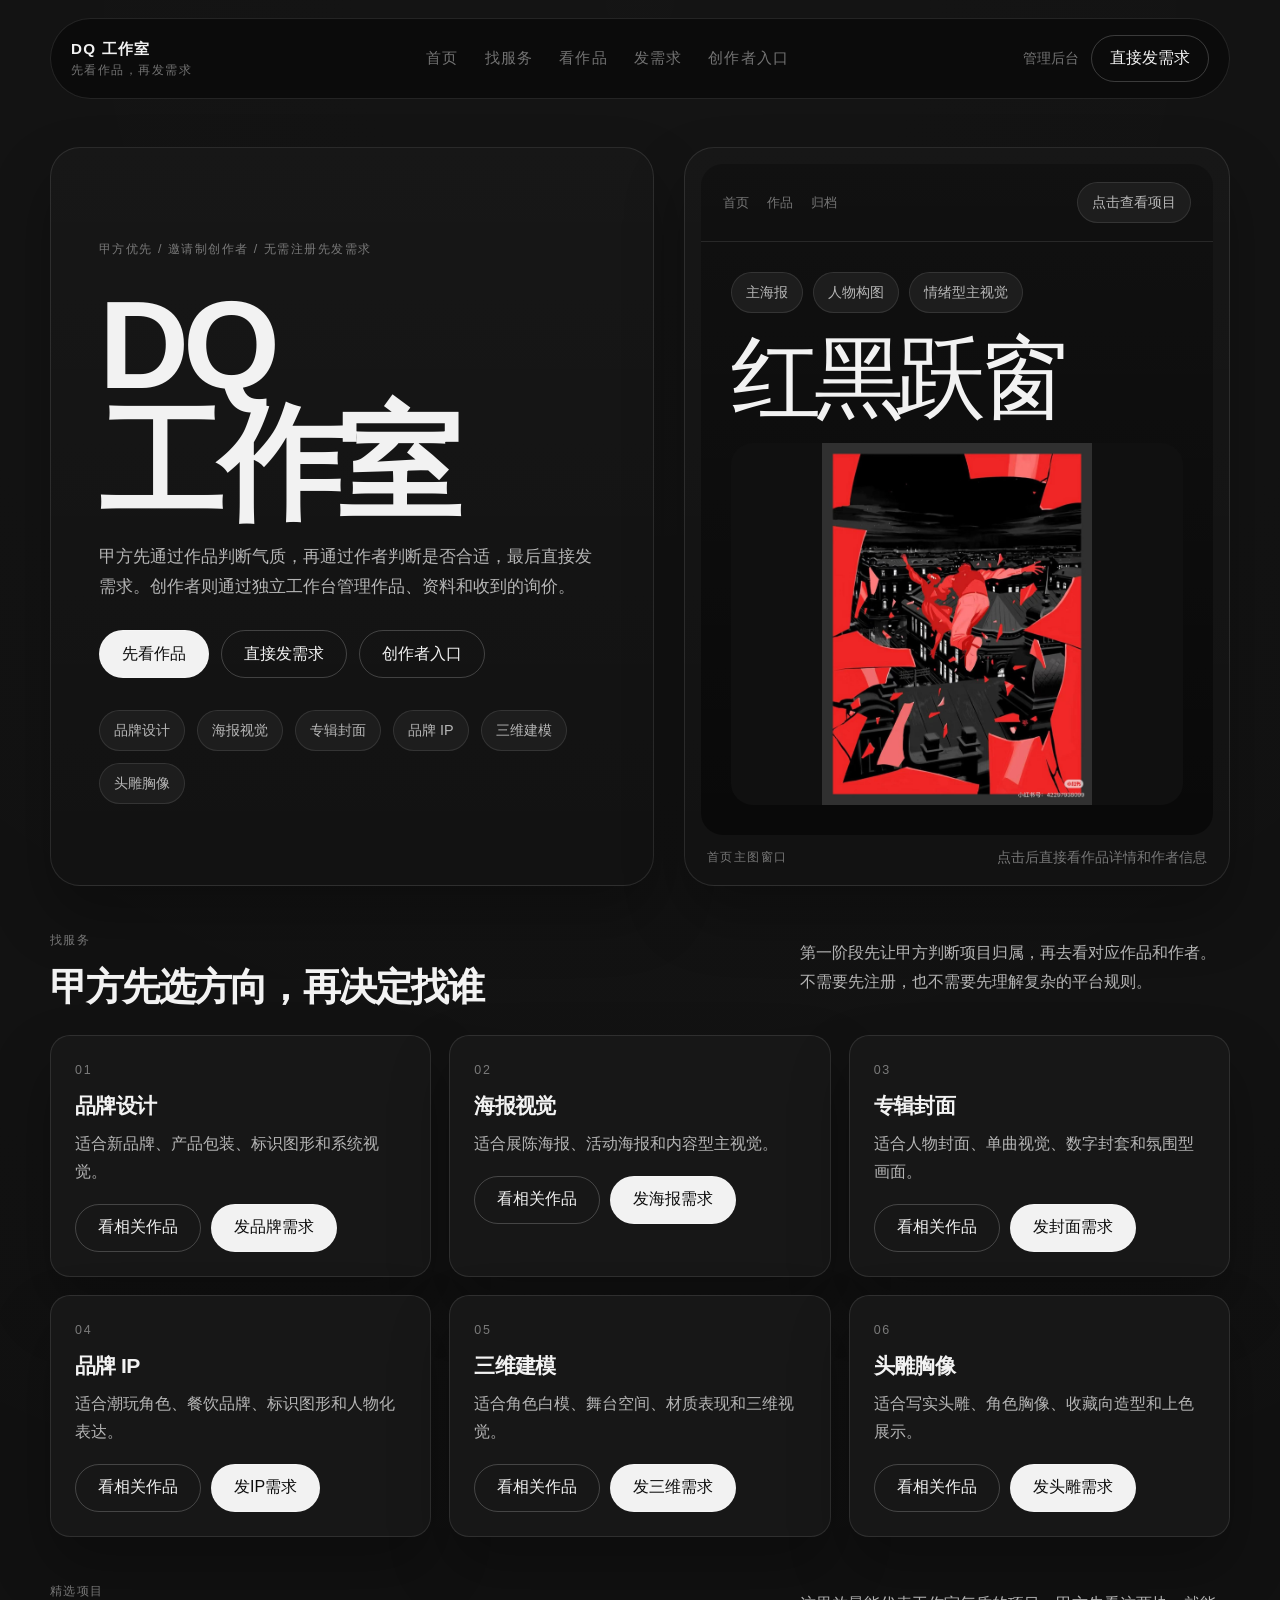
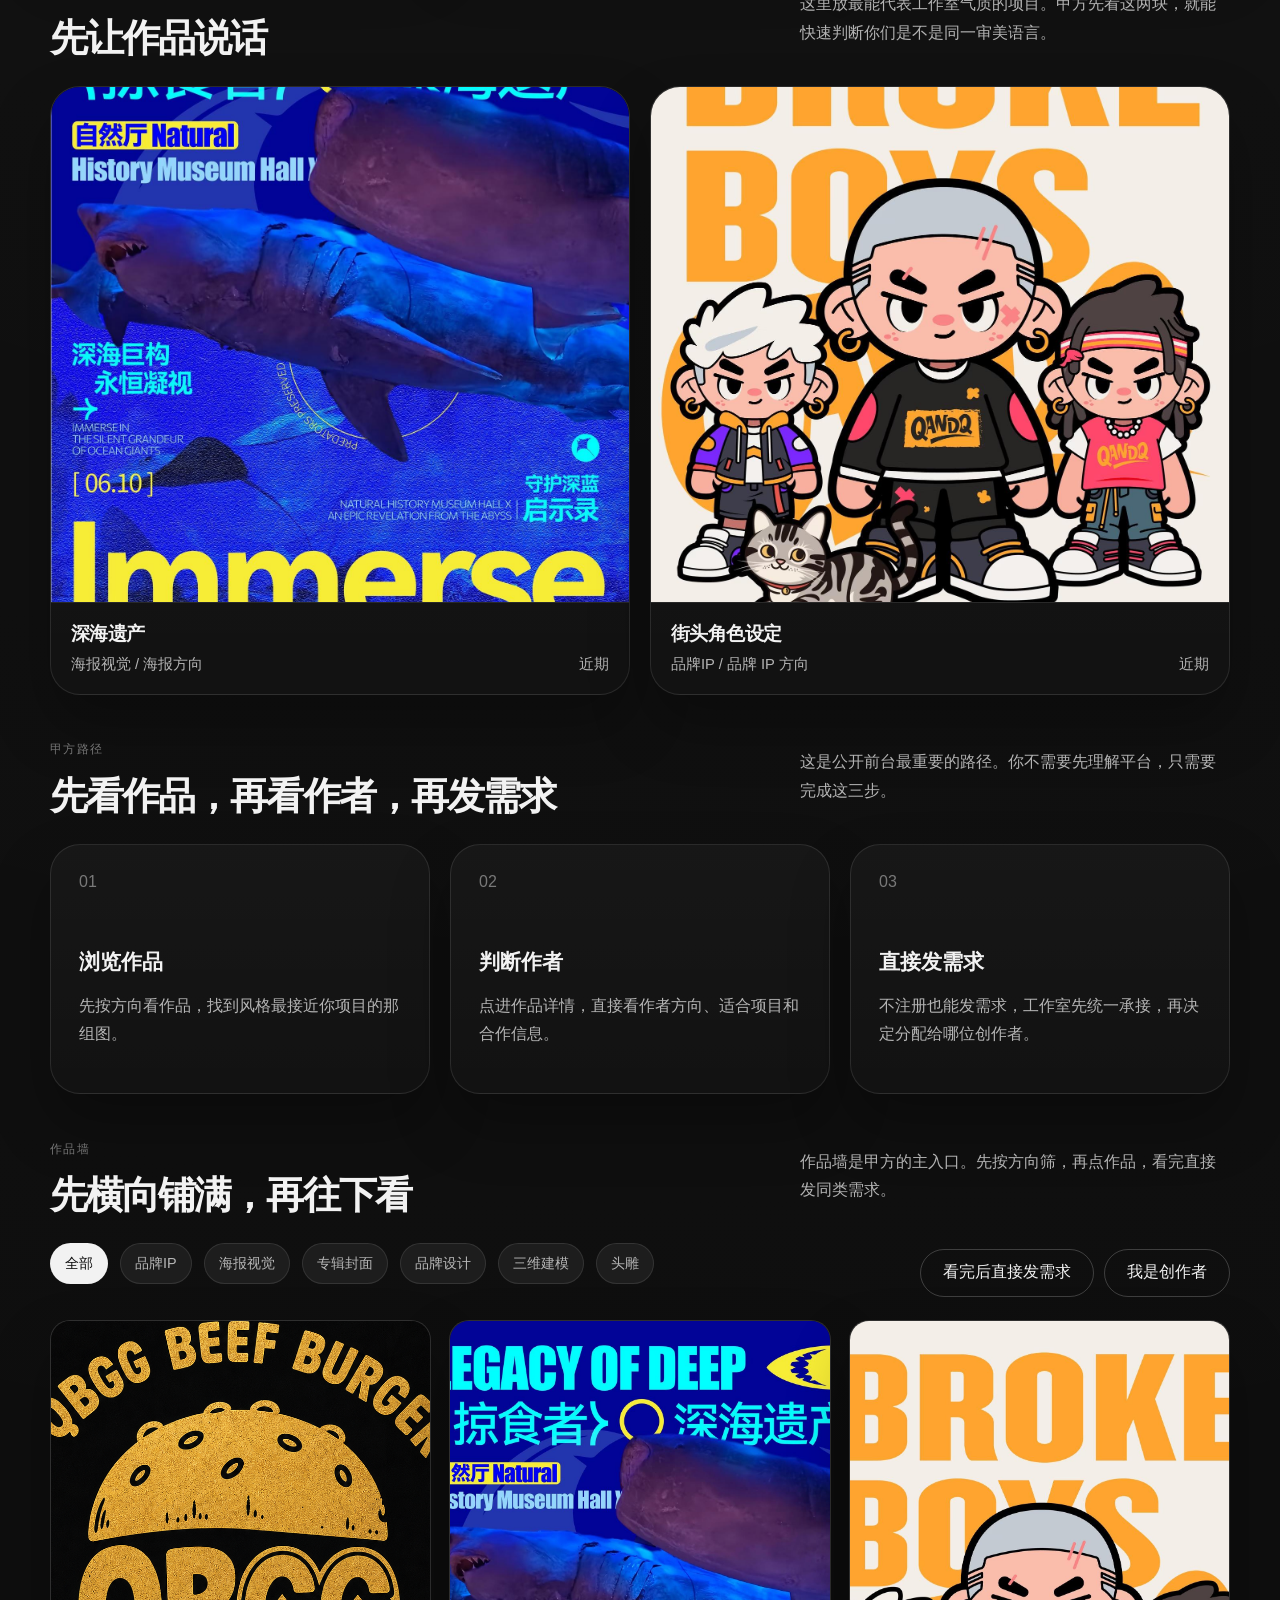
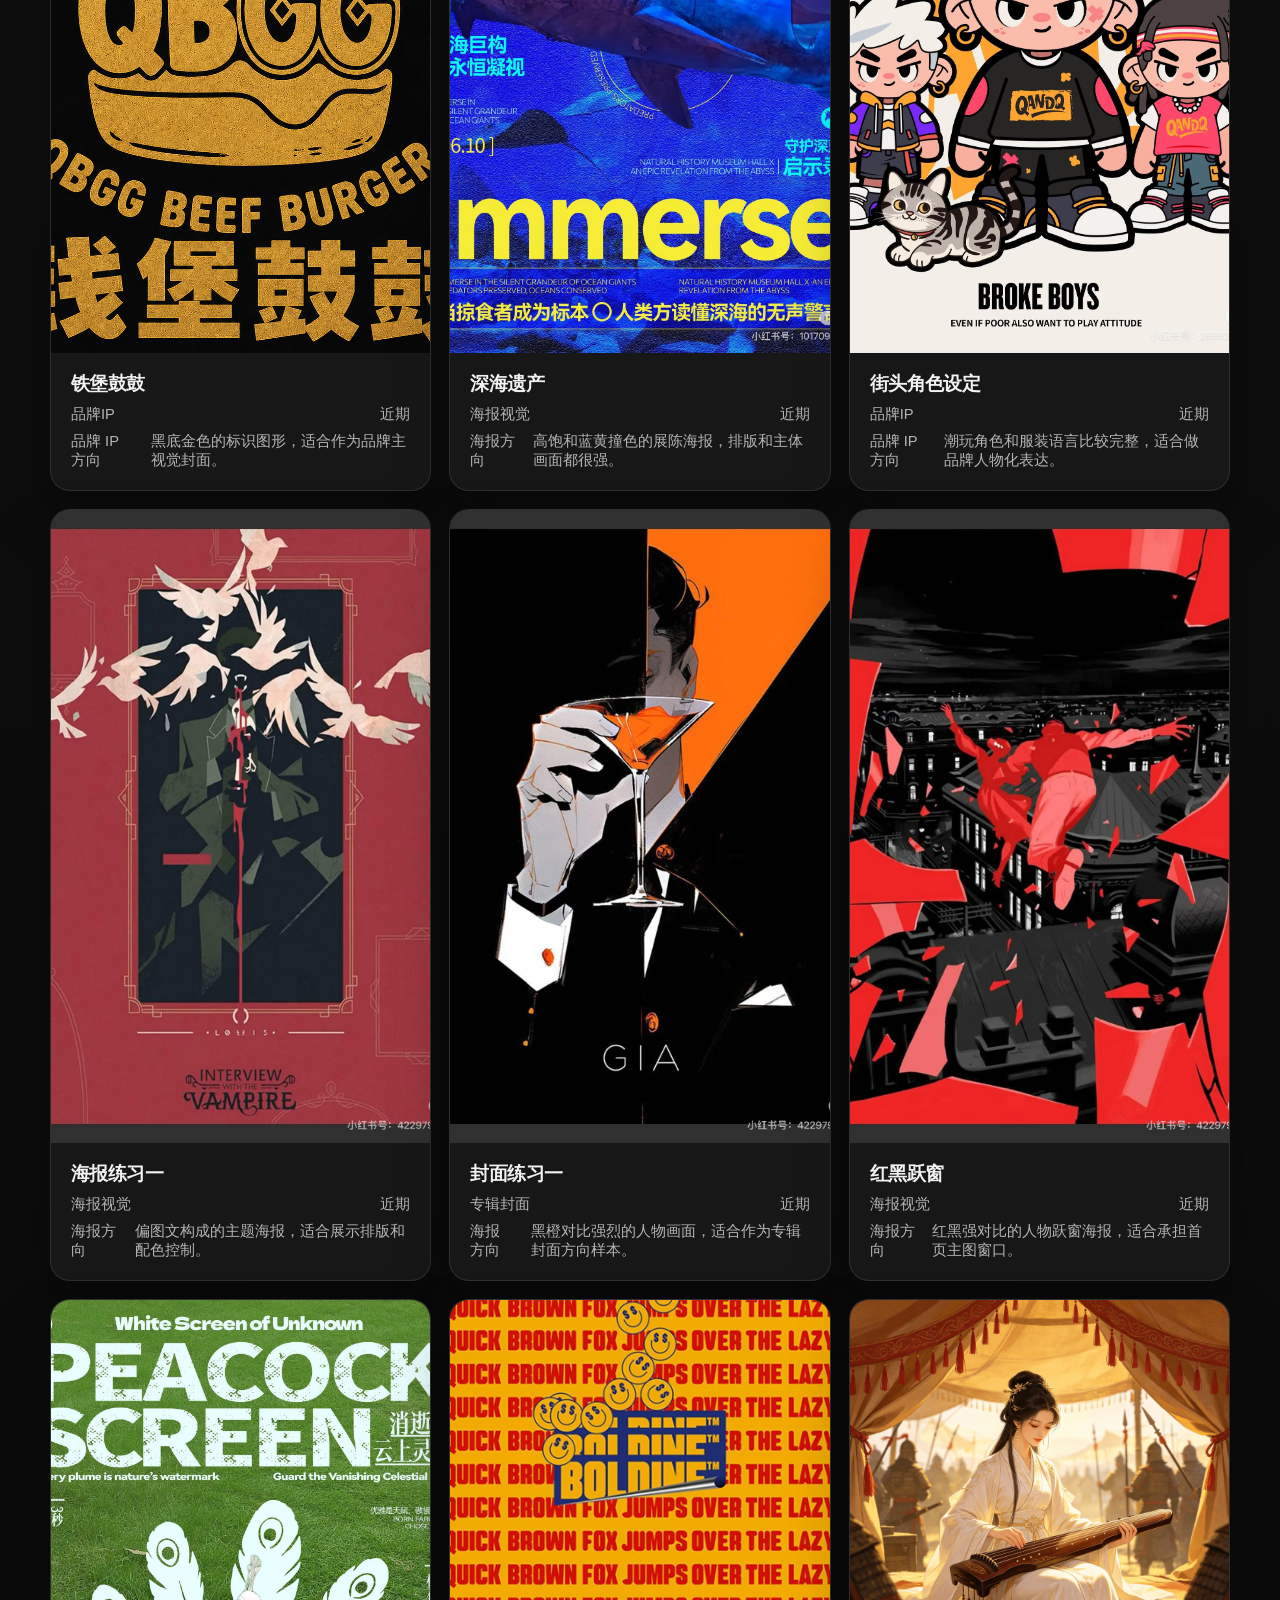
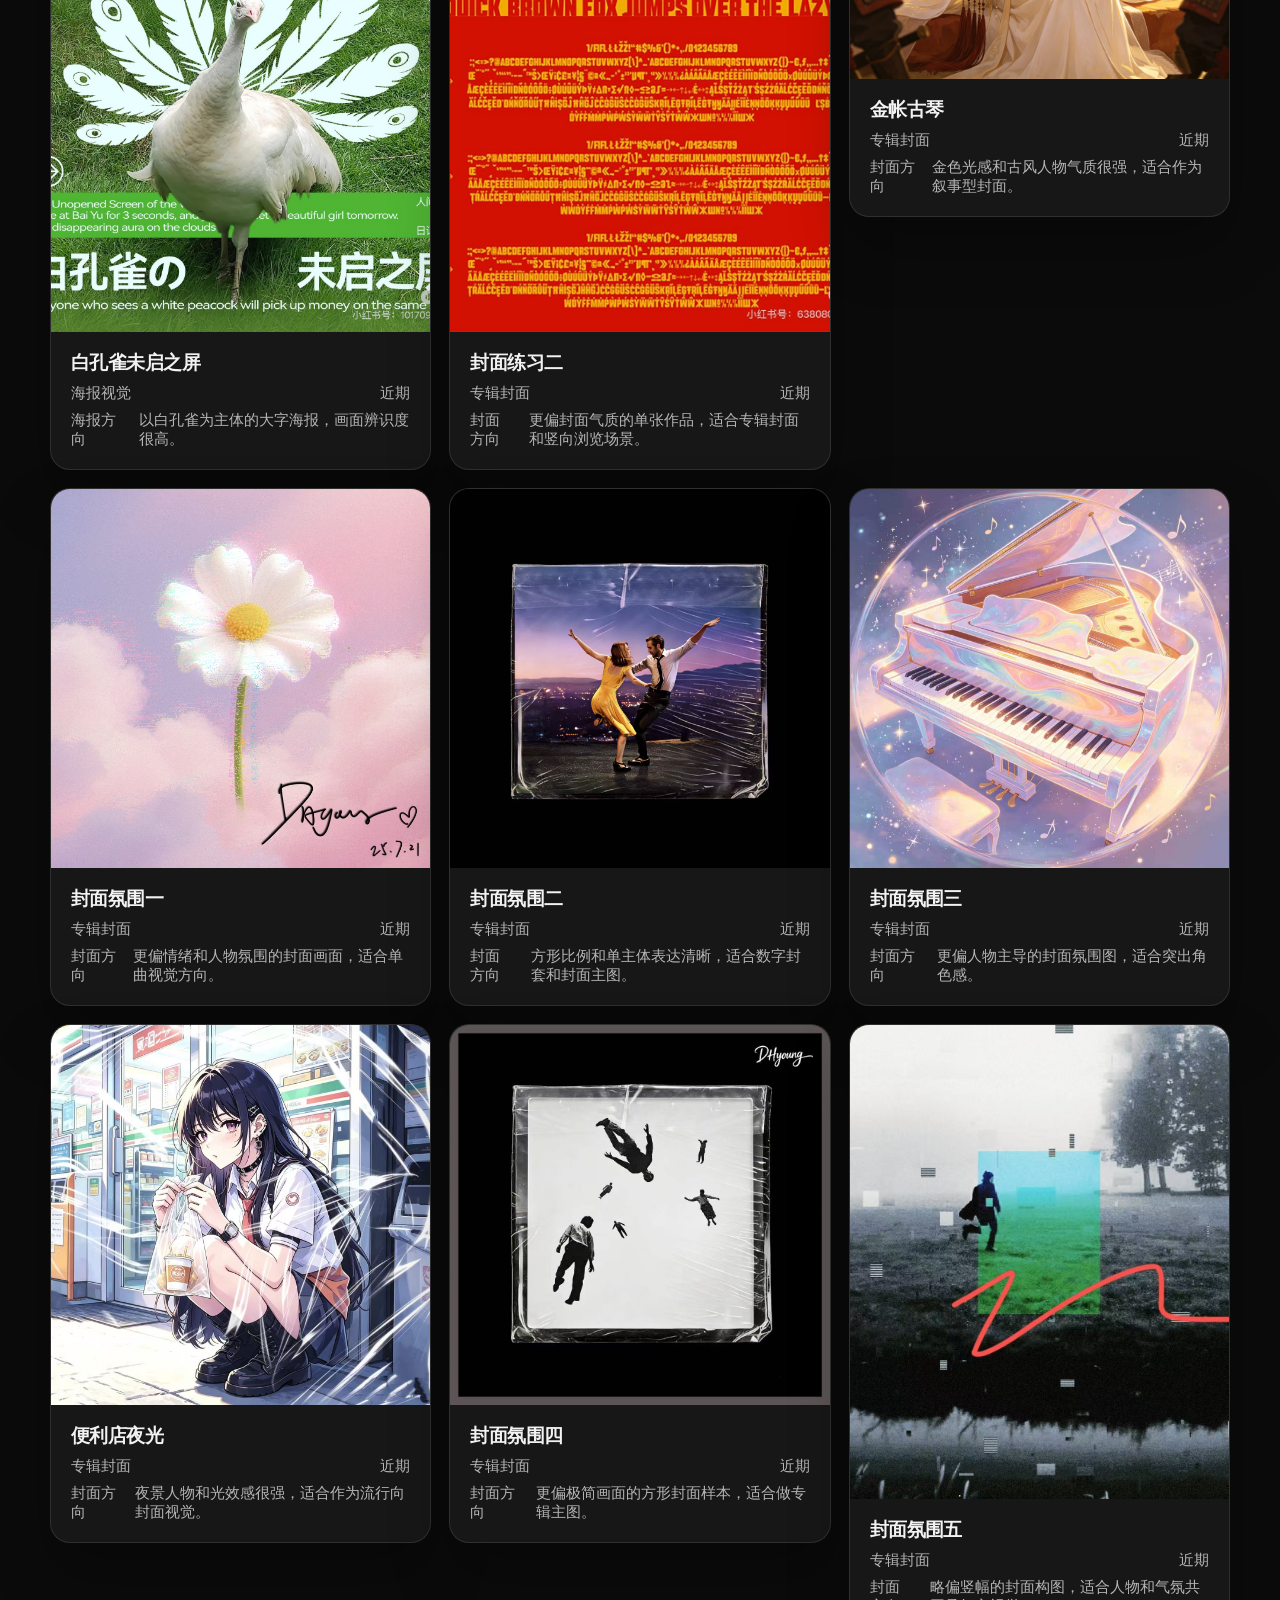
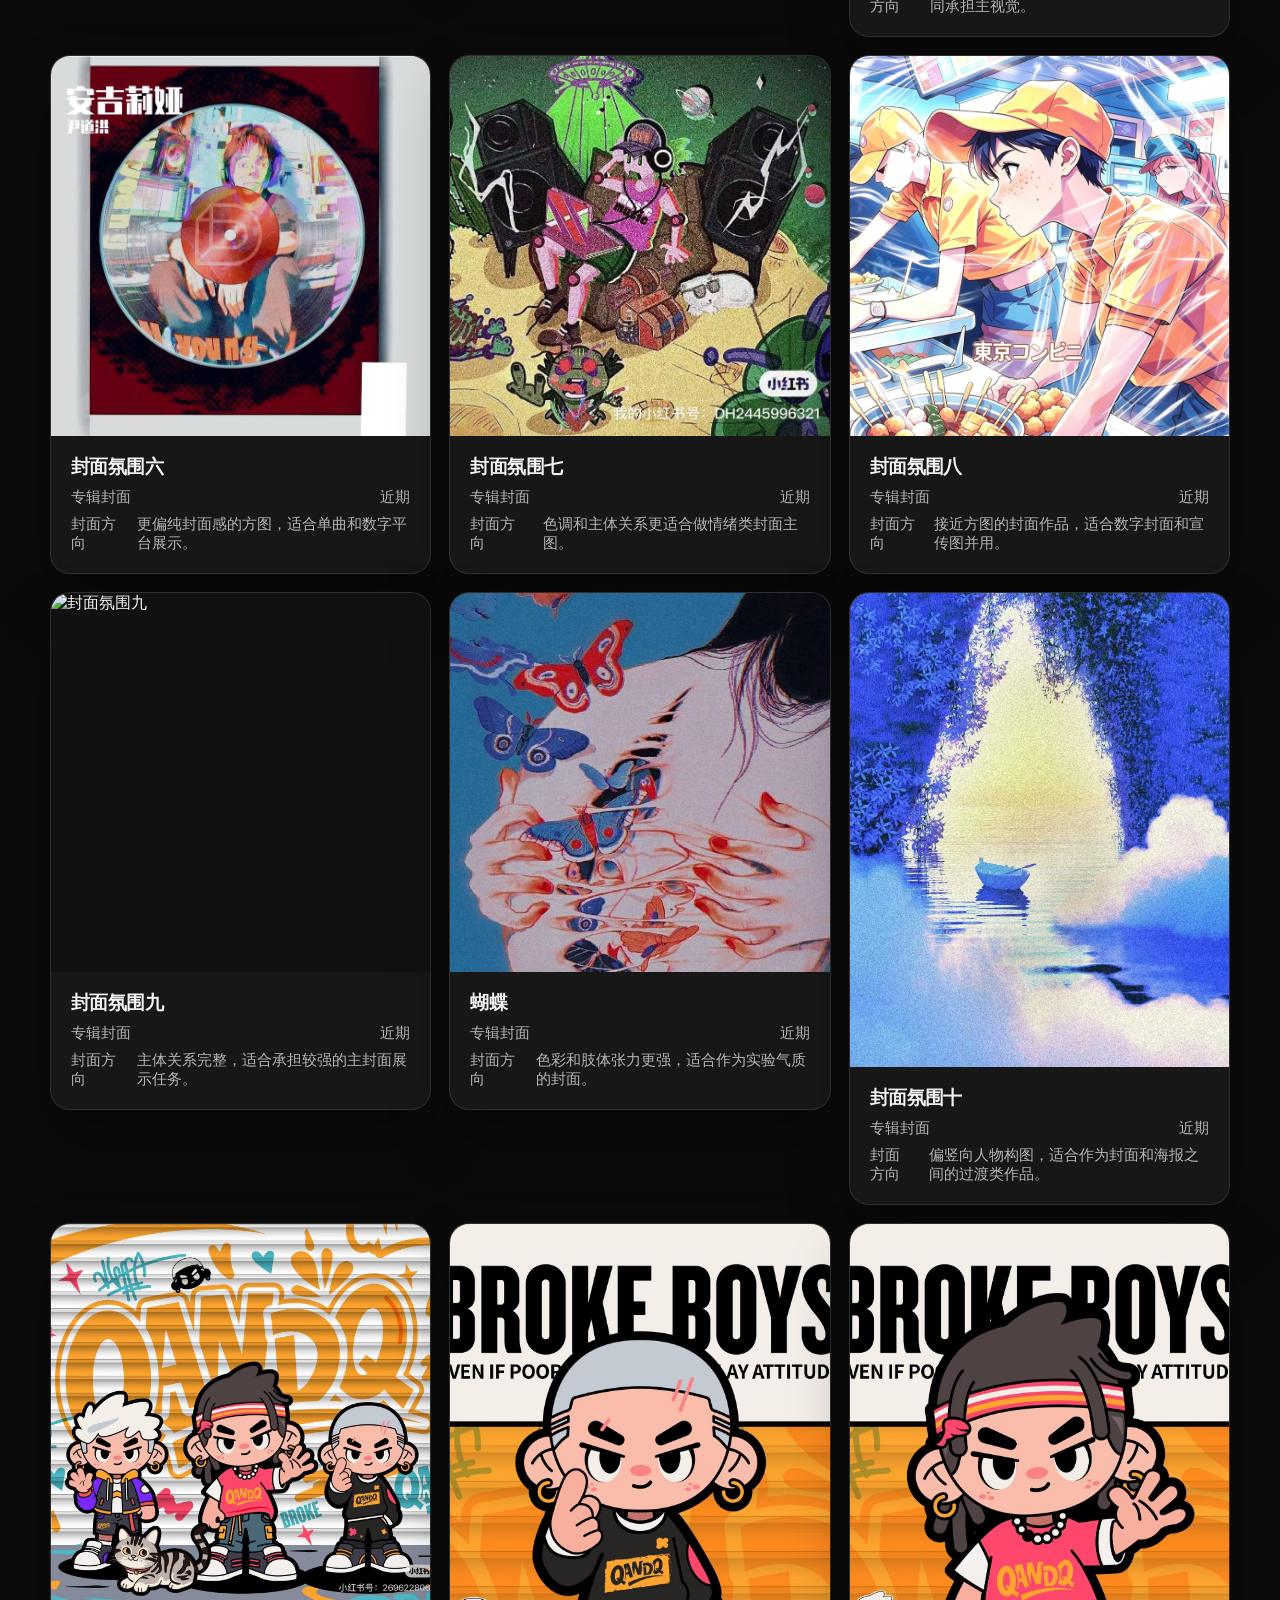
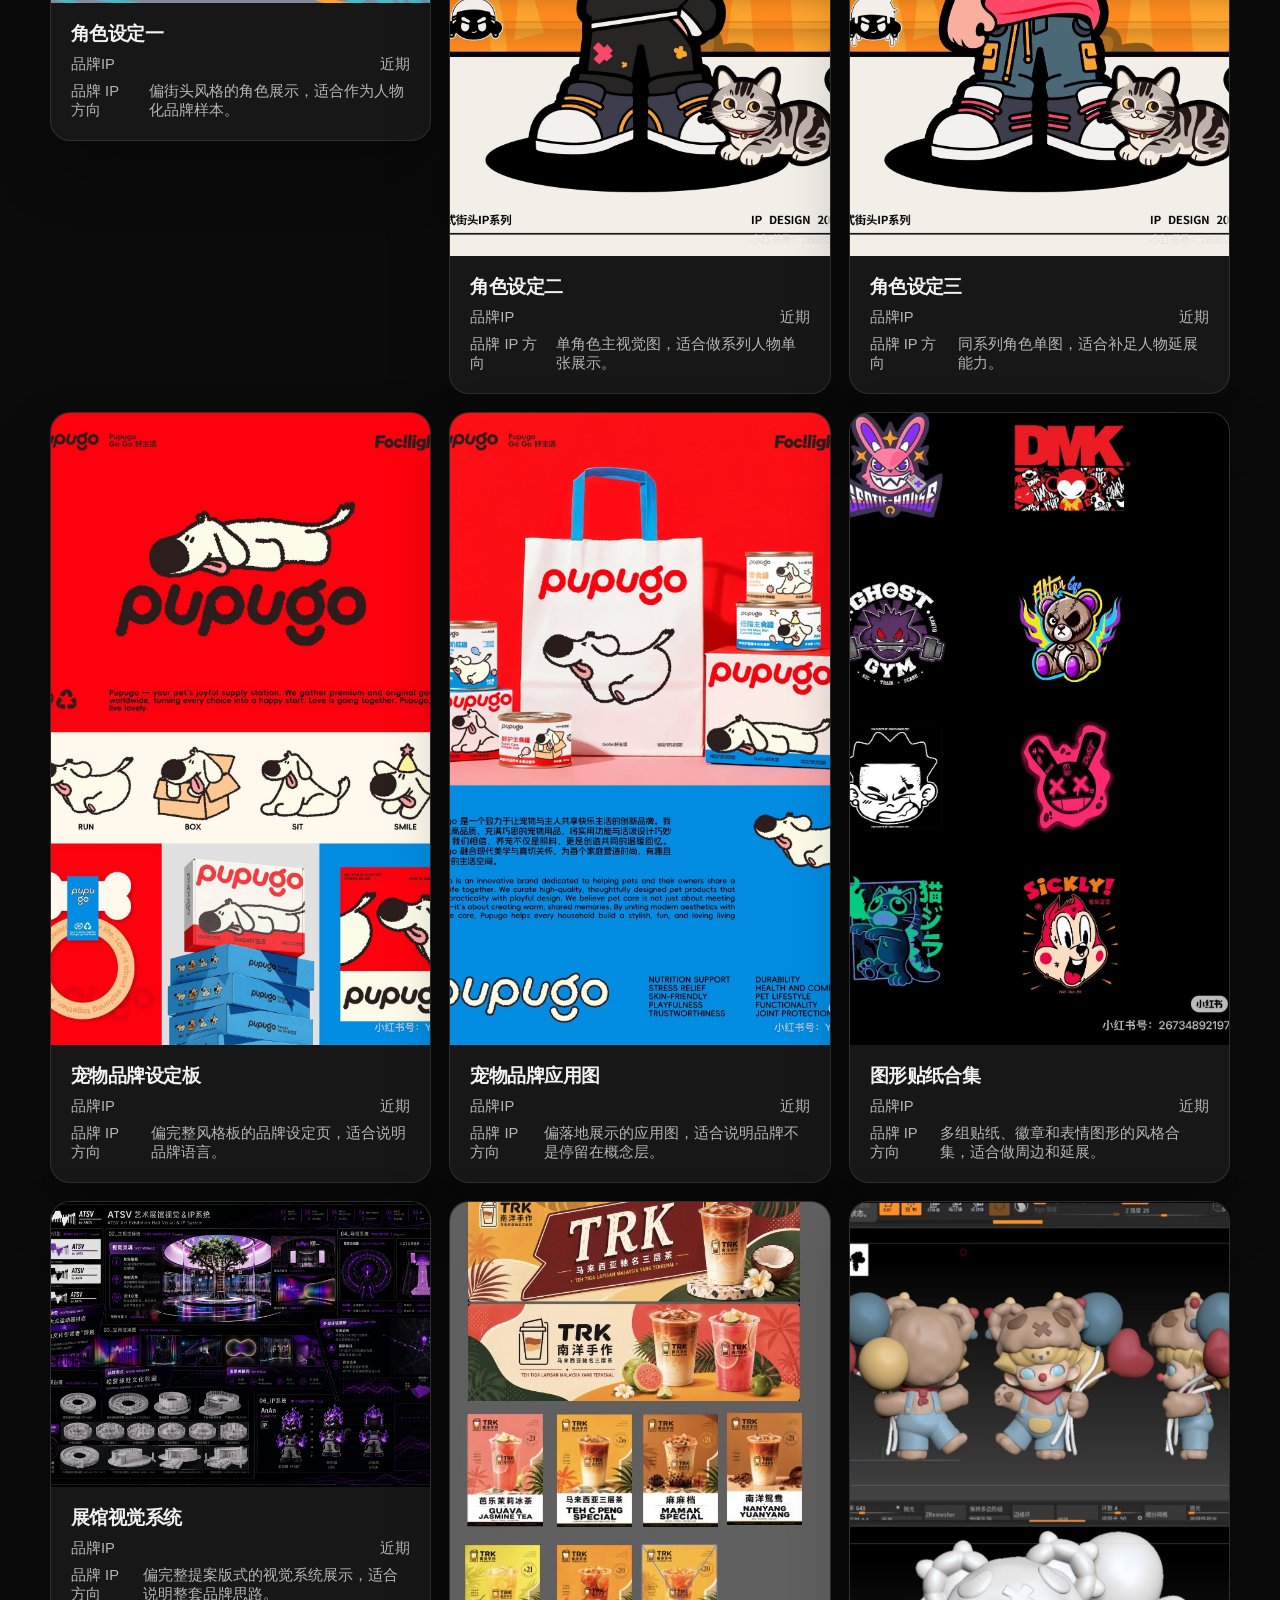
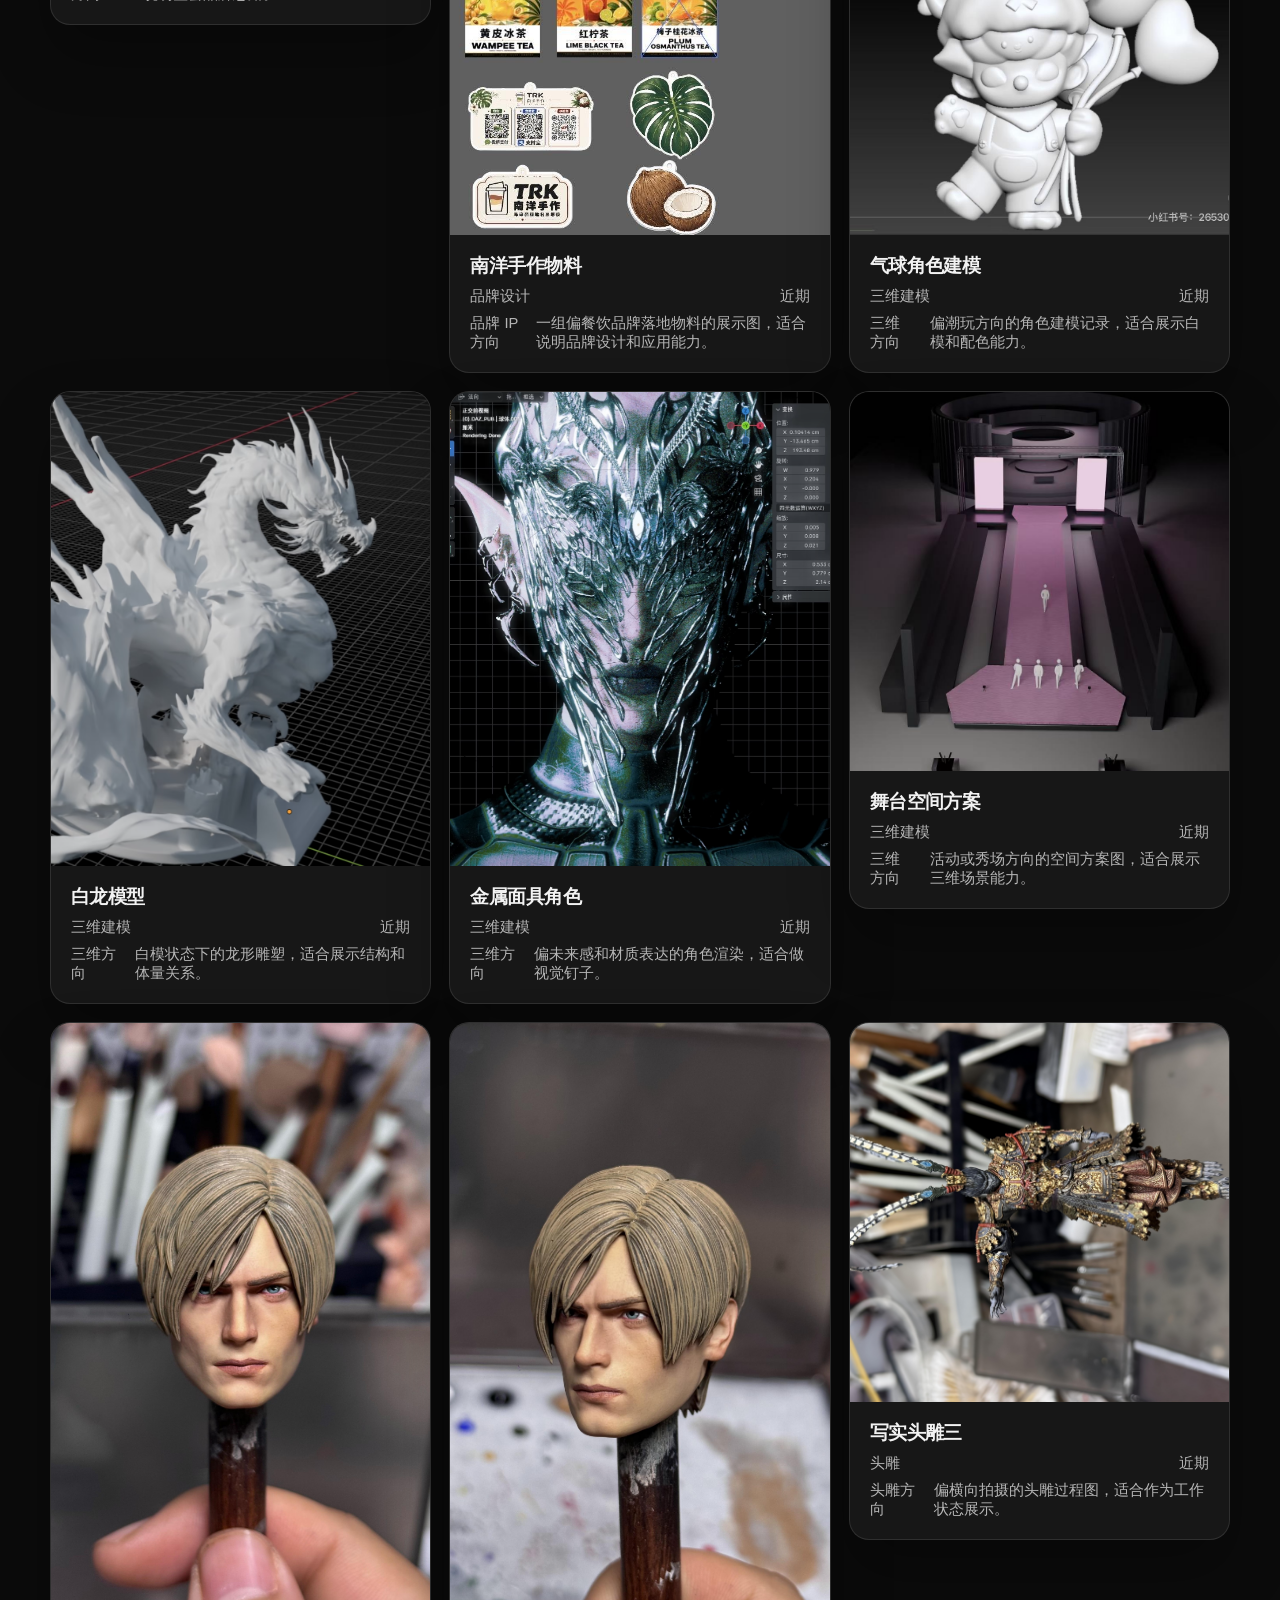
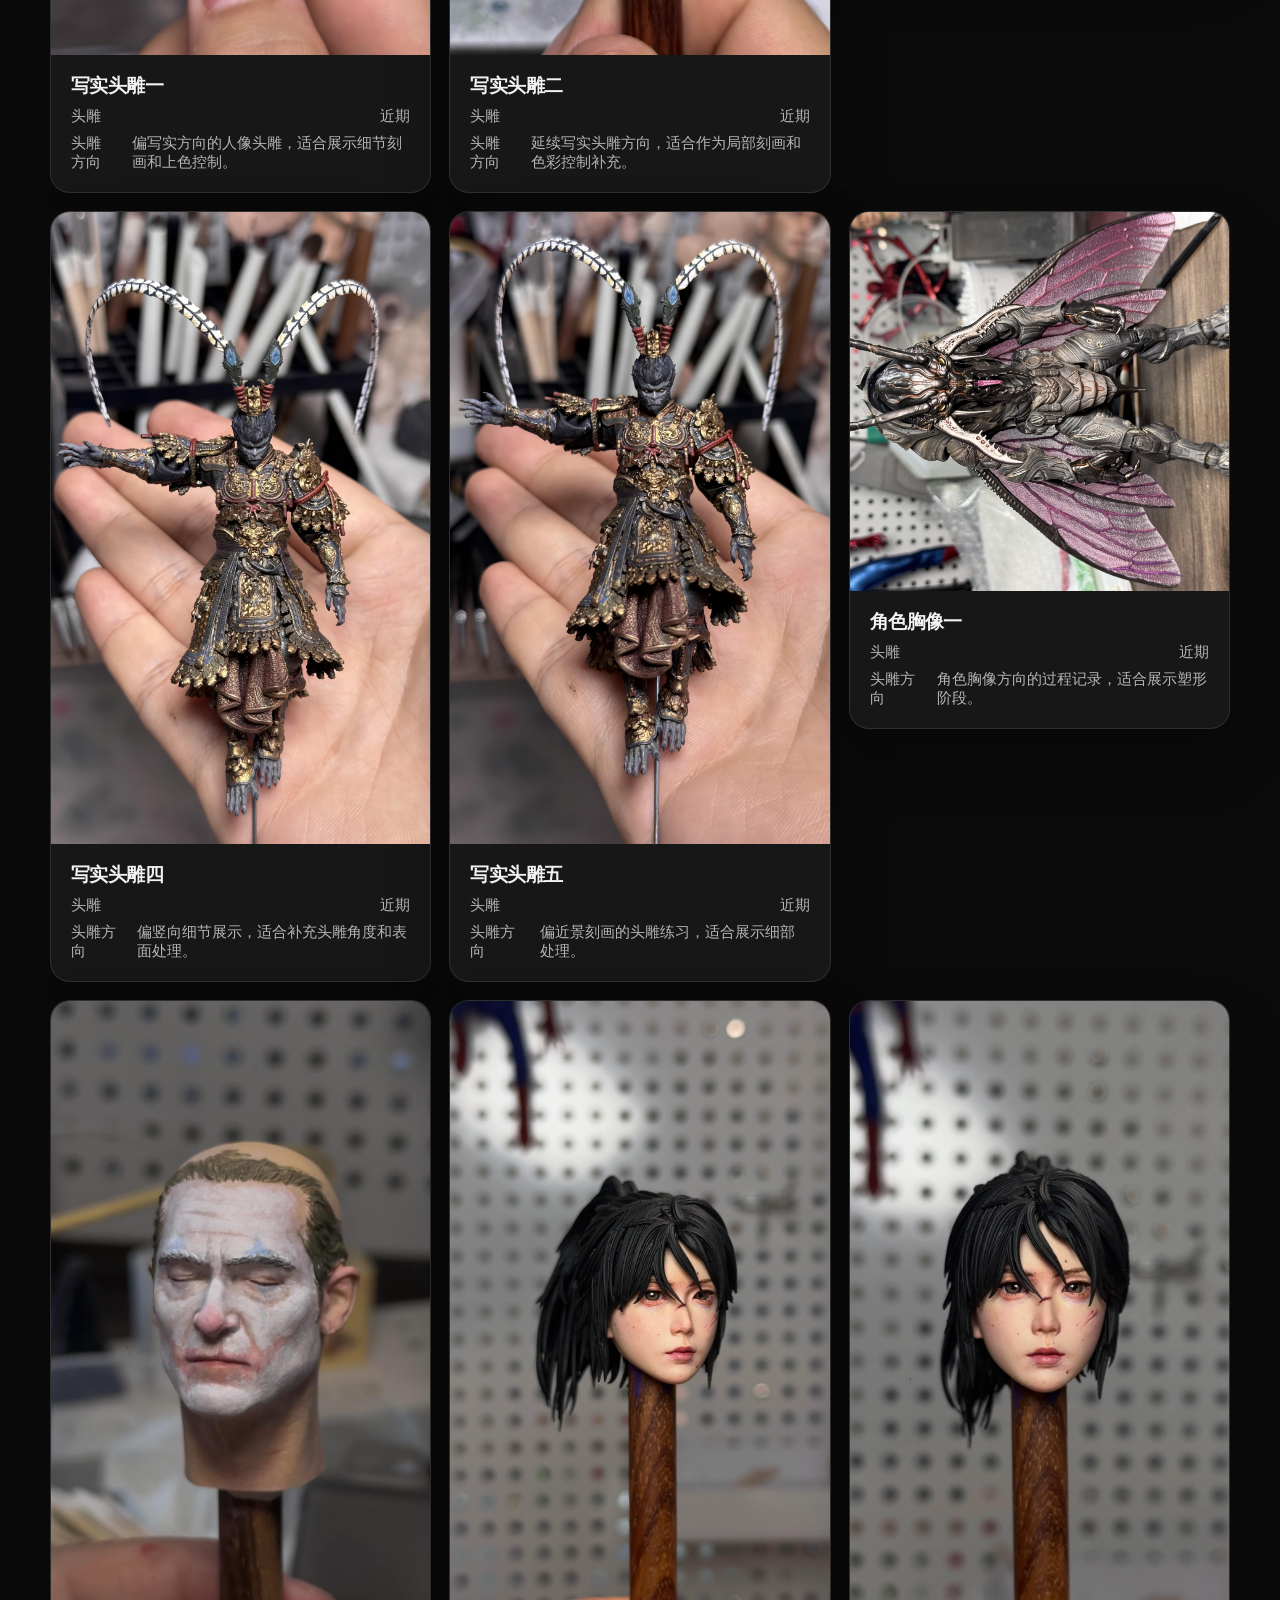
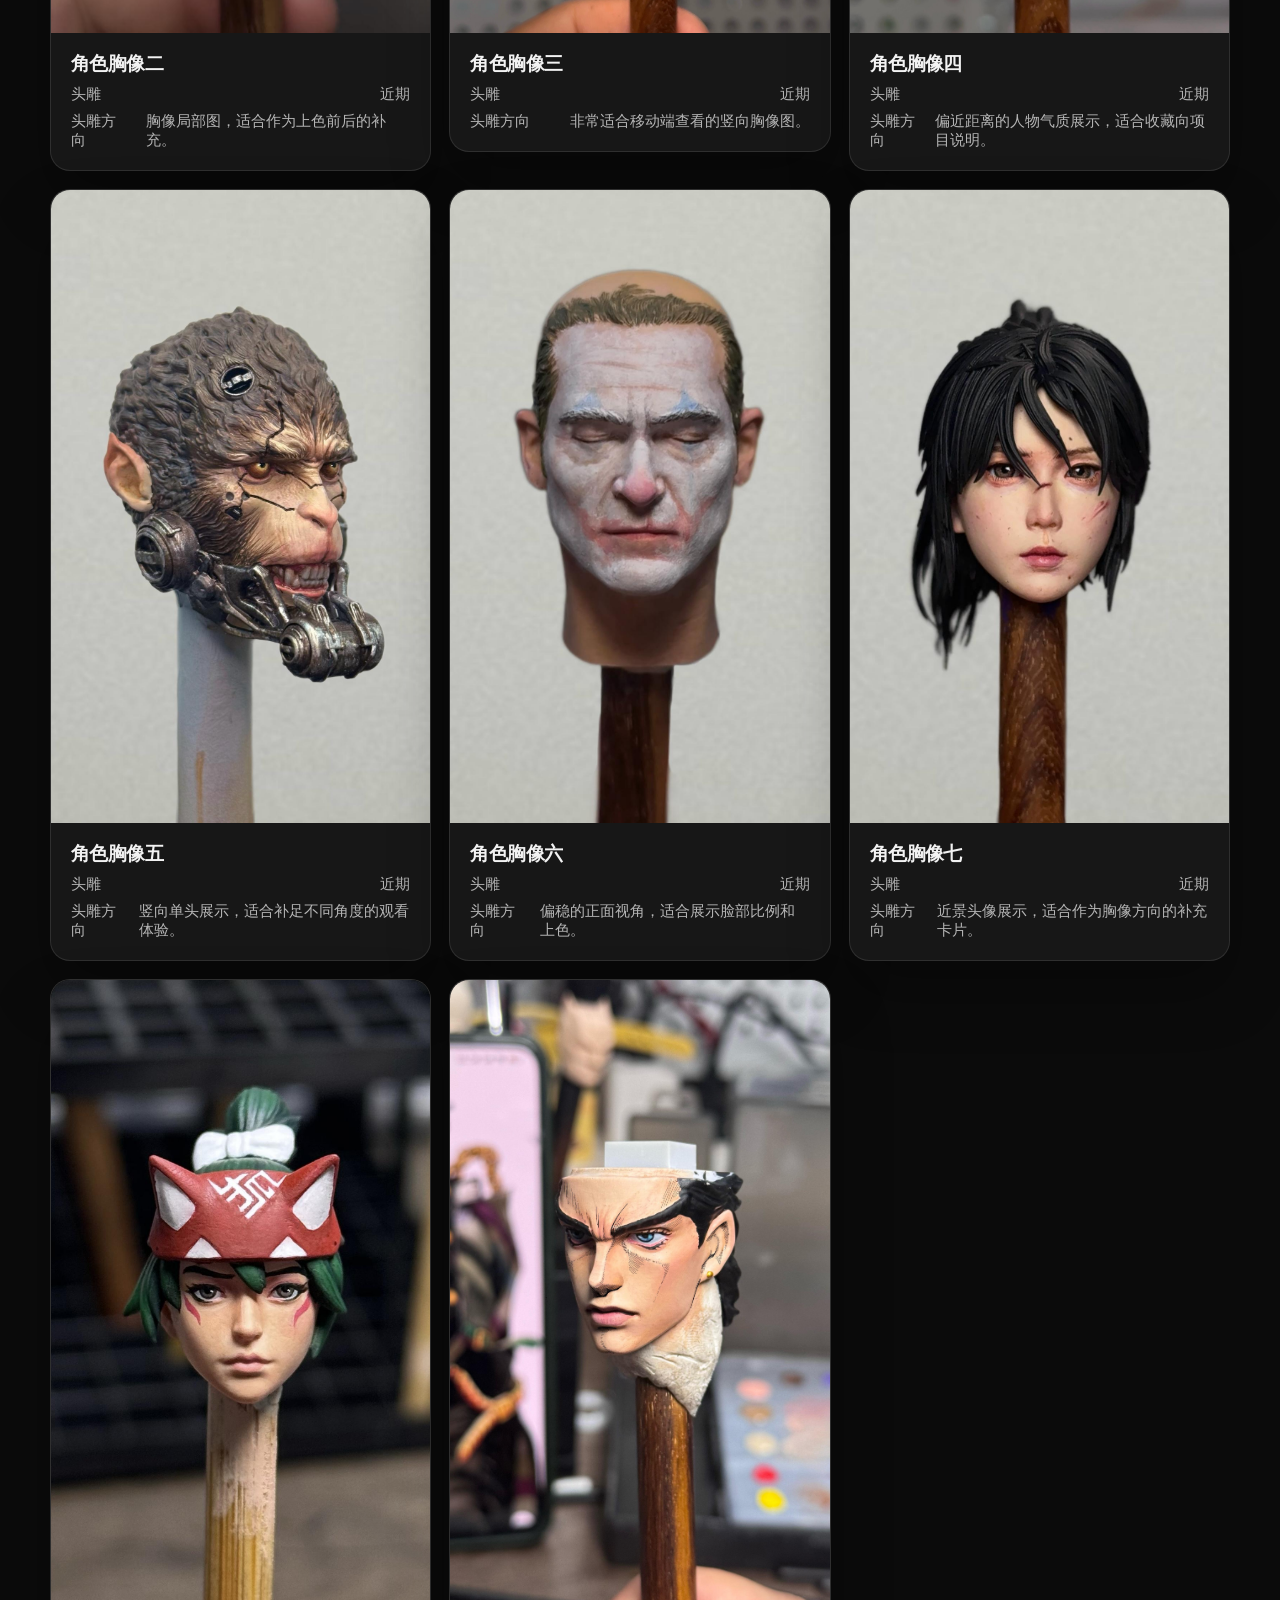
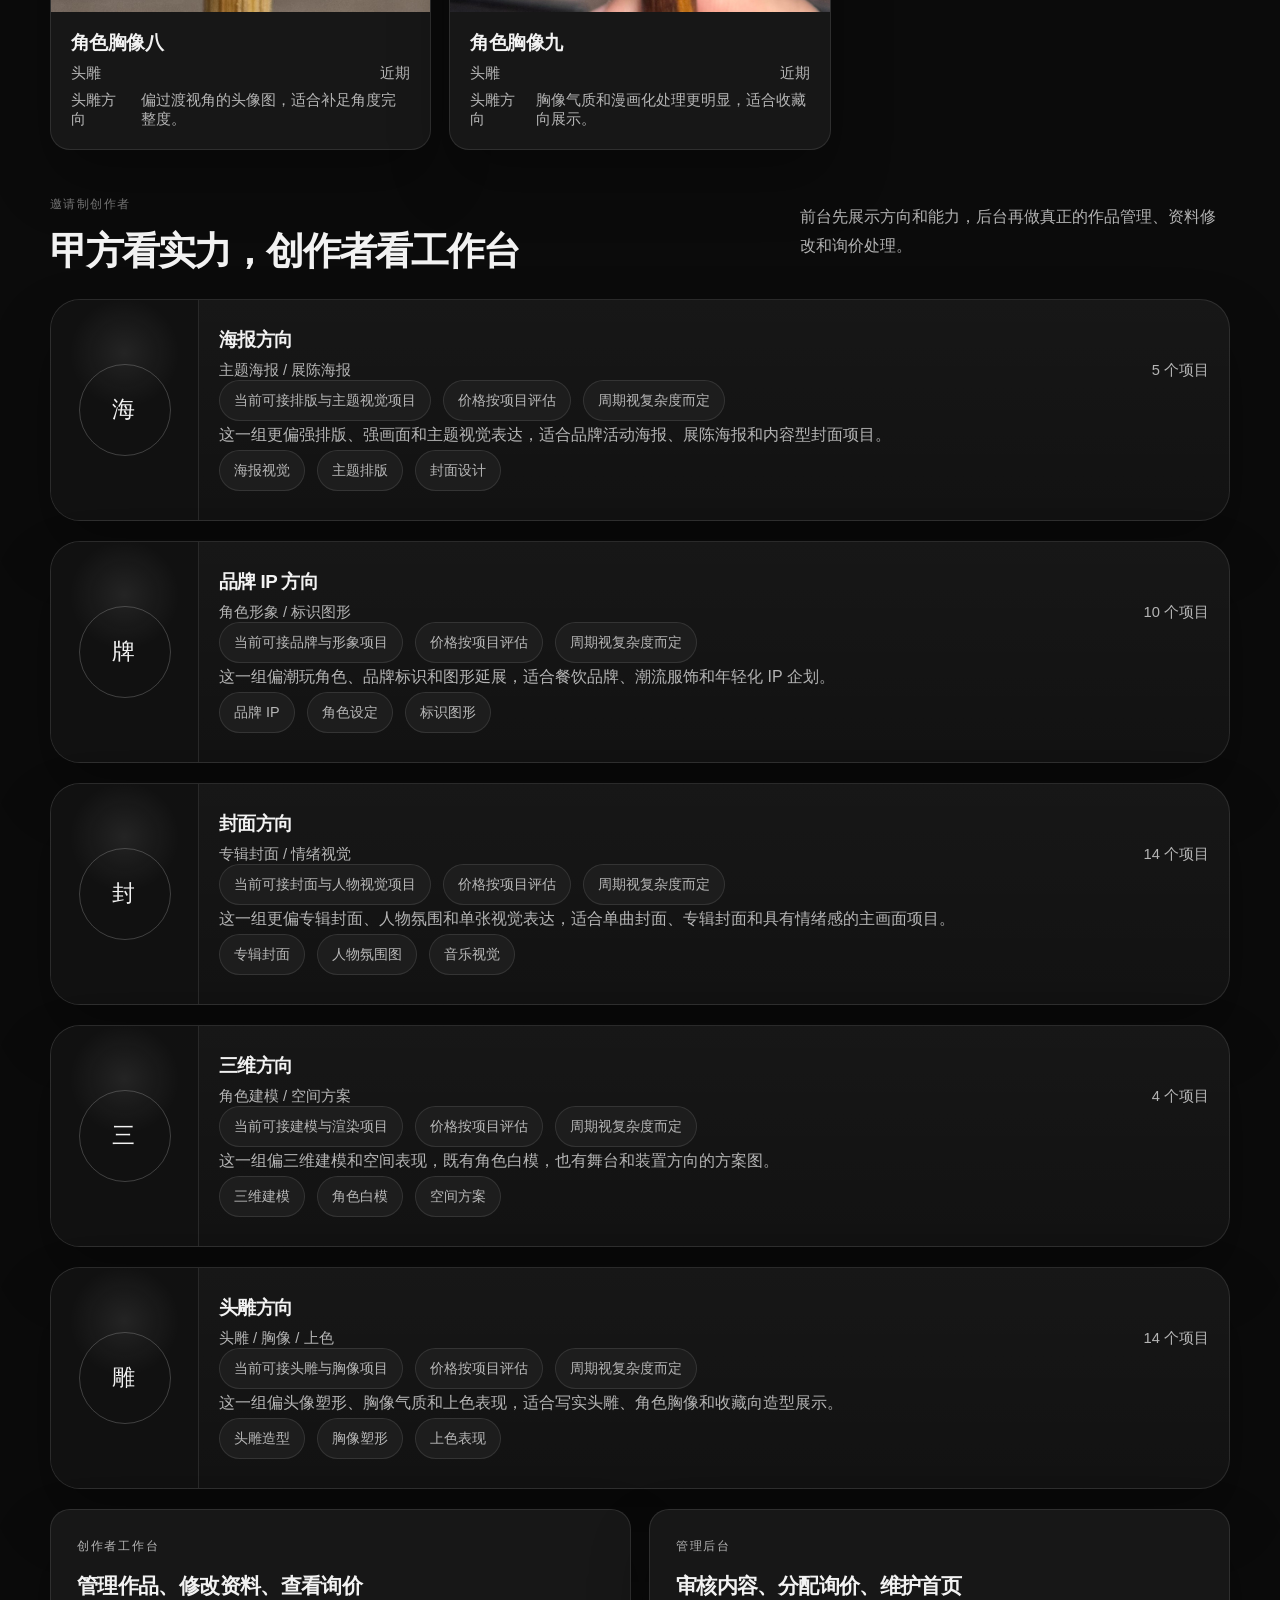
==== commit 28fe9cb4: "Refine client and creator flows; add album cover works" ====
--- a/index.html
+++ b/index.html
@@ -6,7 +6,7 @@
     <title>DQ 工作室</title>
     <meta
       name="description"
-      content="DQ 工作室静态原型：首页包含简介、主图、精选项目、作品瀑布流、作者信息和询价入口。"
+      content="DQ 工作室：甲方先看作品，再看作者，再发需求；邀请制创作者可管理作品与资料。"
     />
     <link rel="stylesheet" href="./styles.css" />
   </head>
@@ -17,55 +17,126 @@
         <a class="brand" href="#home" aria-label="DQ 工作室首页">
           <span class="brand-copy">
             <strong>DQ 工作室</strong>
-            <small>作品档案与委托入口</small>
+            <small>先看作品，再发需求</small>
           </span>
         </a>
         <nav class="site-nav">
           <a href="#home">首页</a>
-          <a href="#works">作品</a>
-          <a href="#creators">作者</a>
-          <a href="#inquiry">询价</a>
+          <a href="#services">找服务</a>
+          <a href="#works">看作品</a>
+          <a href="#inquiry">发需求</a>
+          <a href="./creator.html">创作者入口</a>
         </nav>
-        <button class="header-cta" type="button" data-open-inquiry>发起项目</button>
+        <div class="header-actions">
+          <a class="header-link" href="./admin.html">管理后台</a>
+          <button class="header-cta" type="button" data-open-inquiry>直接发需求</button>
+        </div>
       </header>
 
       <main>
         <section class="hero" id="home">
           <div class="hero-copy">
-            <p class="eyebrow">极简 / 黑白灰 / 作品优先 / 精选合作</p>
+            <p class="eyebrow">甲方优先 / 邀请制创作者 / 无需注册先发需求</p>
             <h1 class="hero-title">
               <span>DQ</span>
               <span>工作室</span>
             </h1>
             <p class="hero-text">
-              面向品牌、潮流团体和收藏爱好者的设计工作室原型。
-              先通过首页建立气质，再通过作品和作者详情判断是否适合合作。
+              甲方先通过作品判断气质，再通过作者判断是否合适，最后直接发需求。创作者则通过独立工作台管理作品、资料和收到的询价。
             </p>
             <div class="hero-actions">
-              <a class="button button-solid" href="#works">查看作品</a>
-              <button class="button button-ghost" type="button" data-open-inquiry>
-                发起询价
-              </button>
+              <a class="button button-solid" href="#works">先看作品</a>
+              <button class="button button-ghost" type="button" data-open-inquiry>直接发需求</button>
+              <a class="button button-ghost" href="./creator.html">创作者入口</a>
             </div>
             <div class="hero-tags">
               <span>品牌设计</span>
               <span>海报视觉</span>
               <span>专辑封面</span>
+              <span>品牌 IP</span>
               <span>三维建模</span>
-              <span>头雕概念</span>
+              <span>头雕胸像</span>
             </div>
           </div>
 
           <div class="hero-stage">
             <div class="stage-frame">
-              <button class="stage-window-button" type="button" data-work-id="burger-emblem">
+              <button class="stage-window-button" type="button" data-work-id="poster-03">
                 <div class="stage-window" id="heroFeature"></div>
               </button>
             </div>
             <div class="stage-note">
               <span>首页主图窗口</span>
-              <span>点击可直接进入作品详情</span>
-            </div>
+              <span>点击后直接看作品详情和作者信息</span>
+            </div>
+          </div>
+        </section>
+
+        <section class="section service-section" id="services">
+          <div class="section-heading">
+            <div>
+              <p class="section-kicker">找服务</p>
+              <h2>甲方先选方向，再决定找谁</h2>
+            </div>
+            <p class="section-copy">
+              第一阶段先让甲方判断项目归属，再去看对应作品和作者。不需要先注册，也不需要先理解复杂的平台规则。
+            </p>
+          </div>
+          <div class="service-grid">
+            <article class="service-card">
+              <span class="service-index">01</span>
+              <h3>品牌设计</h3>
+              <p>适合新品牌、产品包装、标识图形和系统视觉。</p>
+              <div class="service-actions">
+                <button class="button button-ghost" type="button" data-filter-and-scroll="品牌IP">看相关作品</button>
+                <button class="button button-solid" type="button" data-open-inquiry data-prefill-service="品牌设计">发品牌需求</button>
+              </div>
+            </article>
+            <article class="service-card">
+              <span class="service-index">02</span>
+              <h3>海报视觉</h3>
+              <p>适合展陈海报、活动海报和内容型主视觉。</p>
+              <div class="service-actions">
+                <button class="button button-ghost" type="button" data-filter-and-scroll="海报视觉">看相关作品</button>
+                <button class="button button-solid" type="button" data-open-inquiry data-prefill-service="海报视觉">发海报需求</button>
+              </div>
+            </article>
+            <article class="service-card">
+              <span class="service-index">03</span>
+              <h3>专辑封面</h3>
+              <p>适合人物封面、单曲视觉、数字封套和氛围型画面。</p>
+              <div class="service-actions">
+                <button class="button button-ghost" type="button" data-filter-and-scroll="专辑封面">看相关作品</button>
+                <button class="button button-solid" type="button" data-open-inquiry data-prefill-service="专辑封面">发封面需求</button>
+              </div>
+            </article>
+            <article class="service-card">
+              <span class="service-index">04</span>
+              <h3>品牌 IP</h3>
+              <p>适合潮玩角色、餐饮品牌、标识图形和人物化表达。</p>
+              <div class="service-actions">
+                <button class="button button-ghost" type="button" data-filter-and-scroll="品牌IP">看相关作品</button>
+                <button class="button button-solid" type="button" data-open-inquiry data-prefill-service="品牌IP">发IP需求</button>
+              </div>
+            </article>
+            <article class="service-card">
+              <span class="service-index">05</span>
+              <h3>三维建模</h3>
+              <p>适合角色白模、舞台空间、材质表现和三维视觉。</p>
+              <div class="service-actions">
+                <button class="button button-ghost" type="button" data-filter-and-scroll="三维建模">看相关作品</button>
+                <button class="button button-solid" type="button" data-open-inquiry data-prefill-service="三维建模">发三维需求</button>
+              </div>
+            </article>
+            <article class="service-card">
+              <span class="service-index">06</span>
+              <h3>头雕胸像</h3>
+              <p>适合写实头雕、角色胸像、收藏向造型和上色展示。</p>
+              <div class="service-actions">
+                <button class="button button-ghost" type="button" data-filter-and-scroll="头雕">看相关作品</button>
+                <button class="button button-solid" type="button" data-open-inquiry data-prefill-service="头雕概念">发头雕需求</button>
+              </div>
+            </article>
           </div>
         </section>
 
@@ -76,34 +147,37 @@
               <h2>先让作品说话</h2>
             </div>
             <p class="section-copy">
-              首页先展示一到两个最能代表气质的项目，让来访者先判断审美和完成度。
+              这里放最能代表工作室气质的项目。甲方先看这两块，就能快速判断你们是不是同一审美语言。
             </p>
           </div>
           <div class="featured-grid" id="featuredGrid"></div>
         </section>
 
-        <section class="section studio-flow">
-          <div class="section-heading">
-            <div>
-              <p class="section-kicker">浏览路径</p>
-              <h2>先看作品，再看作者，再谈合作</h2>
-            </div>
+        <section class="section client-flow">
+          <div class="section-heading">
+            <div>
+              <p class="section-kicker">甲方路径</p>
+              <h2>先看作品，再看作者，再发需求</h2>
+            </div>
+            <p class="section-copy">
+              这是公开前台最重要的路径。你不需要先理解平台，只需要完成这三步。
+            </p>
           </div>
           <div class="flow-grid">
             <article class="flow-card">
               <span>01</span>
-              <h3>先通过作品判断气质</h3>
-              <p>首屏和精选项目负责建立第一印象，瀑布流负责继续筛选项目类型和完成度。</p>
+              <h3>浏览作品</h3>
+              <p>先按方向看作品，找到风格最接近你项目的那组图。</p>
             </article>
             <article class="flow-card">
               <span>02</span>
-              <h3>再通过作者页判断实力</h3>
-              <p>作者页重点展示擅长方向、价格区间、交付周期和对应代表作。</p>
+              <h3>判断作者</h3>
+              <p>点进作品详情，直接看作者方向、适合项目和合作信息。</p>
             </article>
             <article class="flow-card">
               <span>03</span>
-              <h3>最后发起项目沟通</h3>
-              <p>这版先做轻量询价入口，不急着上复杂交易系统，先跑通工作室自己的接单流程。</p>
+              <h3>直接发需求</h3>
+              <p>不注册也能发需求，工作室先统一承接，再决定分配给哪位创作者。</p>
             </article>
           </div>
         </section>
@@ -112,56 +186,77 @@
           <div class="section-heading">
             <div>
               <p class="section-kicker">作品墙</p>
-              <h2>作品瀑布流</h2>
-            </div>
-            <p class="section-copy">
-              卡片只保留标题、类目、作者和一句短说明，更多信息收进详情面板里。
-            </p>
-          </div>
-          <div class="filter-row" id="filterRow"></div>
+              <h2>先横向铺满，再往下看</h2>
+            </div>
+            <p class="section-copy">
+              作品墙是甲方的主入口。先按方向筛，再点作品，看完直接发同类需求。
+            </p>
+          </div>
+          <div class="works-toolbar">
+            <div class="filter-row" id="filterRow"></div>
+            <div class="toolbar-actions">
+              <button class="button button-ghost" type="button" data-open-inquiry>看完后直接发需求</button>
+              <a class="button button-ghost" href="./creator.html">我是创作者</a>
+            </div>
+          </div>
           <div class="works-masonry" id="worksGrid"></div>
         </section>
 
         <section class="section creators-section" id="creators">
           <div class="section-heading">
             <div>
-              <p class="section-kicker">作者</p>
-              <h2>让第三方快速判断作者实力</h2>
-            </div>
-            <p class="section-copy">
-              这一部分不是简历，而是作者分展厅。重点展示能做什么、适合什么项目、价格大概在哪个区间。
+              <p class="section-kicker">邀请制创作者</p>
+              <h2>甲方看实力，创作者看工作台</h2>
+            </div>
+            <p class="section-copy">
+              前台先展示方向和能力，后台再做真正的作品管理、资料修改和询价处理。
             </p>
           </div>
           <div class="creators-grid" id="creatorsGrid"></div>
+          <div class="workspace-preview-grid">
+            <article class="workspace-preview-card">
+              <p class="workspace-kicker">创作者工作台</p>
+              <h3>管理作品、修改资料、查看询价</h3>
+              <p>邀请制创作者登录后，先管理自己的作品，再处理收到的需求。</p>
+              <a class="button button-solid" href="./creator.html">查看创作者工作台</a>
+            </article>
+            <article class="workspace-preview-card">
+              <p class="workspace-kicker">管理后台</p>
+              <h3>审核内容、分配询价、维护首页</h3>
+              <p>管理员统一审核作品和创作者资料，并把甲方需求分配给合适的人。</p>
+              <a class="button button-ghost" href="./admin.html">查看管理后台</a>
+            </article>
+          </div>
         </section>
 
         <section class="section inquiry-section" id="inquiry">
           <div class="section-heading">
             <div>
-              <p class="section-kicker">询价</p>
-              <h2>发起一个项目</h2>
-            </div>
-            <p class="section-copy">
-              当前为原型页面，这里保留一个轻量询价区，后面可以接入真实表单或你的联系方式。
+              <p class="section-kicker">发需求</p>
+              <h2>先留需求，不必先注册</h2>
+            </div>
+            <p class="section-copy">
+              甲方最重要的是把需求说清楚。工作室先接单，再决定由谁来沟通和执行。
             </p>
           </div>
           <div class="inquiry-layout">
             <div class="inquiry-panel">
-              <p class="inquiry-note">当前适合展示在首页的合作方向</p>
-              <h3>品牌视觉、潮流海报、专辑封面、三维表现与头雕概念</h3>
+              <p class="inquiry-note">当前适合这版流程的合作方式</p>
+              <h3>先统一收需求，再由工作室分配给合适的创作者</h3>
               <ul class="inquiry-points">
-                <li>适合想先看审美和案例再谈合作的客户</li>
-                <li>适合有预算区间和时间节点的项目</li>
-                <li>适合先由工作室统一承接与分配的接单方式</li>
+                <li>不强制注册，先发需求就行</li>
+                <li>可以先选服务方向，再看作品和作者</li>
+                <li>管理员先接住线索，再分配给邀请制创作者</li>
               </ul>
             </div>
-            <form class="inquiry-form">
+            <form class="inquiry-form" id="inquiryForm">
               <label>
                 项目类型
-                <select>
+                <select id="serviceSelect">
                   <option>品牌设计</option>
                   <option>海报视觉</option>
                   <option>专辑封面</option>
+                  <option>品牌IP</option>
                   <option>三维建模</option>
                   <option>头雕概念</option>
                 </select>
@@ -176,25 +271,29 @@
                 </select>
               </label>
               <label>
-                交付时间
+                希望交付时间
                 <input type="text" placeholder="例如：三周内 / 6 月中旬前" />
               </label>
               <label>
                 项目描述
-                <textarea rows="5" placeholder="一句话说清楚你要做什么、给谁看、希望是什么气质。"></textarea>
+                <textarea rows="5" placeholder="一句话写清楚项目类型、给谁看、希望什么气质。"></textarea>
               </label>
               <label>
                 联系方式
                 <input type="text" placeholder="微信 / 手机 / 邮箱" />
               </label>
-              <button class="button button-solid" type="button">提交原型表单</button>
+              <label>
+                指定作者
+                <input type="text" placeholder="可选：不指定则由工作室推荐" />
+              </label>
+              <button class="button button-solid" type="button">提交需求</button>
             </form>
           </div>
         </section>
       </main>
 
       <footer class="site-footer">
-        当前为静态演示壳子，后续可替换为真实作品图片、作者资料和项目详情内容。
+        当前为结构原型，下一步可以继续细化甲方下单逻辑、创作者后台字段和管理员分配流程。
       </footer>
     </div>
 
--- a/styles.css
+++ b/styles.css
@@ -88,6 +88,17 @@
   backdrop-filter: blur(18px);
 }
 
+.header-actions {
+  display: inline-flex;
+  align-items: center;
+  gap: 12px;
+}
+
+.header-link {
+  color: var(--text-dim);
+  font-size: 0.88rem;
+}
+
 .brand {
   display: inline-flex;
   align-items: center;
@@ -378,6 +389,78 @@
   margin-top: 34px;
 }
 
+.service-grid,
+.workspace-preview-grid,
+.workspace-stat-grid,
+.workspace-list,
+.workspace-form {
+  display: grid;
+  gap: 18px;
+}
+
+.service-grid {
+  grid-template-columns: repeat(3, minmax(0, 1fr));
+}
+
+.service-card,
+.workspace-preview-card,
+.workspace-stat-card,
+.workspace-item {
+  border: 1px solid var(--line);
+  border-radius: var(--radius-md);
+  background: var(--bg-soft);
+  box-shadow: var(--shadow);
+}
+
+.service-card {
+  padding: 24px;
+}
+
+.service-index,
+.workspace-kicker {
+  color: var(--text-dim);
+  font-size: 0.78rem;
+  letter-spacing: 0.14em;
+}
+
+.service-card h3,
+.workspace-preview-card h3,
+.workspace-item strong {
+  margin: 14px 0 10px;
+  font-size: 1.32rem;
+  letter-spacing: -0.03em;
+}
+
+.service-card p,
+.workspace-preview-card p,
+.workspace-item p {
+  margin: 0;
+  color: var(--text-soft);
+  line-height: 1.75;
+}
+
+.service-actions,
+.workspace-item-actions {
+  display: flex;
+  flex-wrap: wrap;
+  gap: 10px;
+  margin-top: 18px;
+}
+
+.works-toolbar {
+  display: flex;
+  align-items: center;
+  justify-content: space-between;
+  gap: 16px;
+  margin-bottom: 18px;
+}
+
+.toolbar-actions {
+  display: inline-flex;
+  flex-wrap: wrap;
+  gap: 10px;
+}
+
 .section-heading {
   display: grid;
   grid-template-columns: 1fr minmax(280px, 430px);
@@ -577,6 +660,111 @@
 .inquiry-layout {
   grid-template-columns: 0.9fr 1.1fr;
   align-items: start;
+}
+
+.workspace-main {
+  display: grid;
+  gap: 30px;
+}
+
+.workspace-hero,
+.workspace-section {
+  border: 1px solid var(--line);
+  border-radius: var(--radius-lg);
+  background: linear-gradient(180deg, rgba(255, 255, 255, 0.02), transparent), var(--bg-elevated);
+  box-shadow: var(--shadow);
+  padding: 30px;
+}
+
+.workspace-hero {
+  display: grid;
+  grid-template-columns: 1fr 0.9fr;
+  gap: 24px;
+  margin-top: 12px;
+}
+
+.workspace-hero h1 {
+  margin: 10px 0 12px;
+  font-size: clamp(2rem, 4vw, 3.4rem);
+  letter-spacing: -0.05em;
+}
+
+.workspace-stat-grid {
+  grid-template-columns: repeat(2, minmax(0, 1fr));
+}
+
+.workspace-stat-card {
+  padding: 22px;
+}
+
+.workspace-stat-card span {
+  color: var(--text-dim);
+  font-size: 0.82rem;
+}
+
+.workspace-stat-card strong {
+  display: block;
+  margin-top: 12px;
+  font-size: 1.8rem;
+  letter-spacing: -0.04em;
+}
+
+.workspace-heading {
+  margin-bottom: 18px;
+}
+
+.workspace-preview-grid {
+  grid-template-columns: repeat(2, minmax(0, 1fr));
+  margin-top: 20px;
+}
+
+.workspace-preview-card {
+  padding: 26px;
+}
+
+.workspace-list {
+  grid-template-columns: 1fr;
+}
+
+.workspace-item {
+  display: flex;
+  align-items: start;
+  justify-content: space-between;
+  gap: 18px;
+  padding: 22px;
+}
+
+.workspace-item p + p {
+  margin-top: 10px;
+}
+
+.workspace-item-lead {
+  align-items: stretch;
+}
+
+.workspace-form {
+  grid-template-columns: repeat(2, minmax(0, 1fr));
+}
+
+.workspace-form label {
+  display: grid;
+  gap: 8px;
+  color: var(--text-soft);
+}
+
+.workspace-form input,
+.workspace-form textarea,
+.workspace-form select {
+  width: 100%;
+  border: 1px solid var(--line);
+  border-radius: 18px;
+  background: rgba(255, 255, 255, 0.02);
+  color: var(--text);
+  padding: 14px 16px;
+}
+
+.workspace-field-full {
+  grid-column: 1 / -1;
 }
 
 .inquiry-panel,
@@ -809,14 +997,18 @@
 @media (max-width: 1080px) {
   .hero,
   .section-heading,
-  .inquiry-layout {
+  .inquiry-layout,
+  .workspace-hero {
     grid-template-columns: 1fr;
   }
 
   .featured-grid,
   .flow-grid,
   .related-grid,
-  .detail-gallery {
+  .detail-gallery,
+  .service-grid,
+  .workspace-preview-grid,
+  .workspace-stat-grid {
     grid-template-columns: 1fr;
   }
 
@@ -833,6 +1025,15 @@
     order: 3;
     width: 100%;
     justify-content: space-between;
+  }
+
+  .works-toolbar,
+  .workspace-item {
+    flex-direction: column;
+  }
+
+  .workspace-form {
+    grid-template-columns: 1fr;
   }
 }
 
@@ -855,6 +1056,7 @@
 
   .brand-copy small,
   .header-cta,
+  .header-link,
   .site-nav {
     display: none;
   }
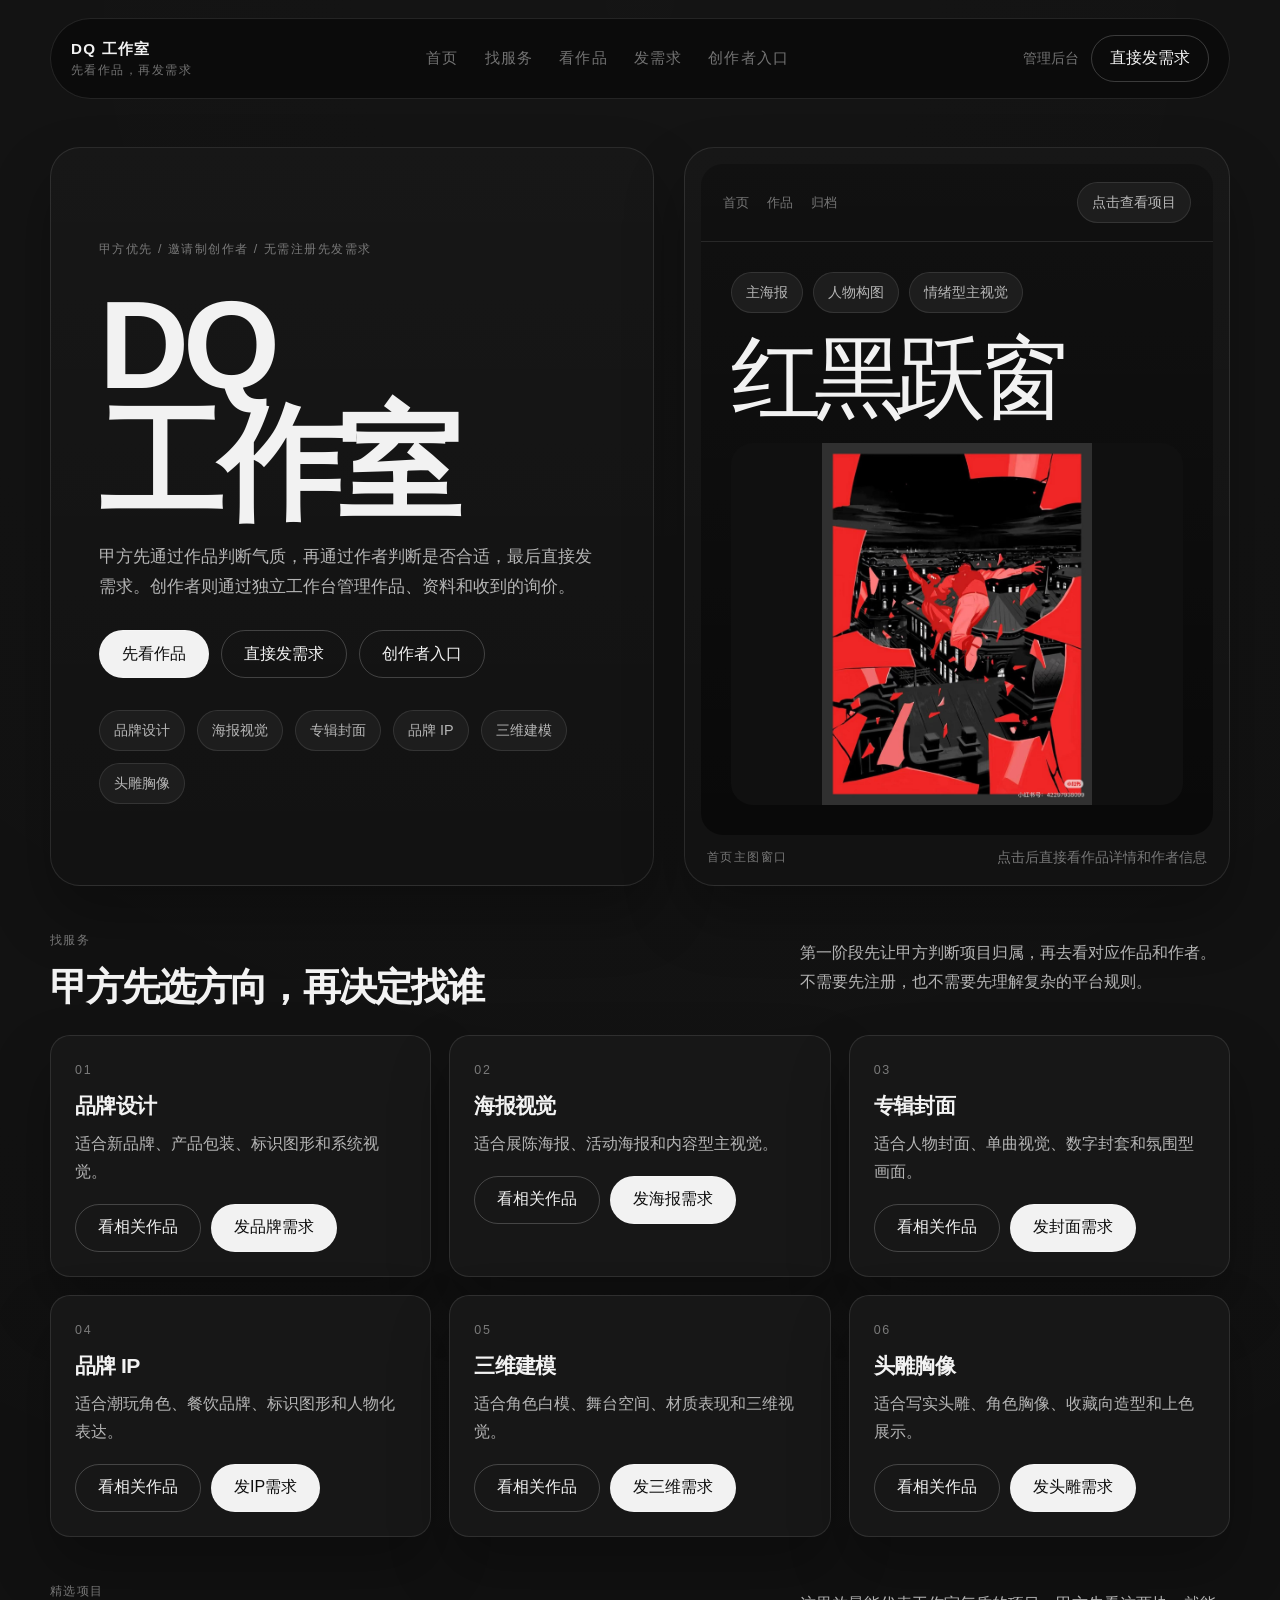
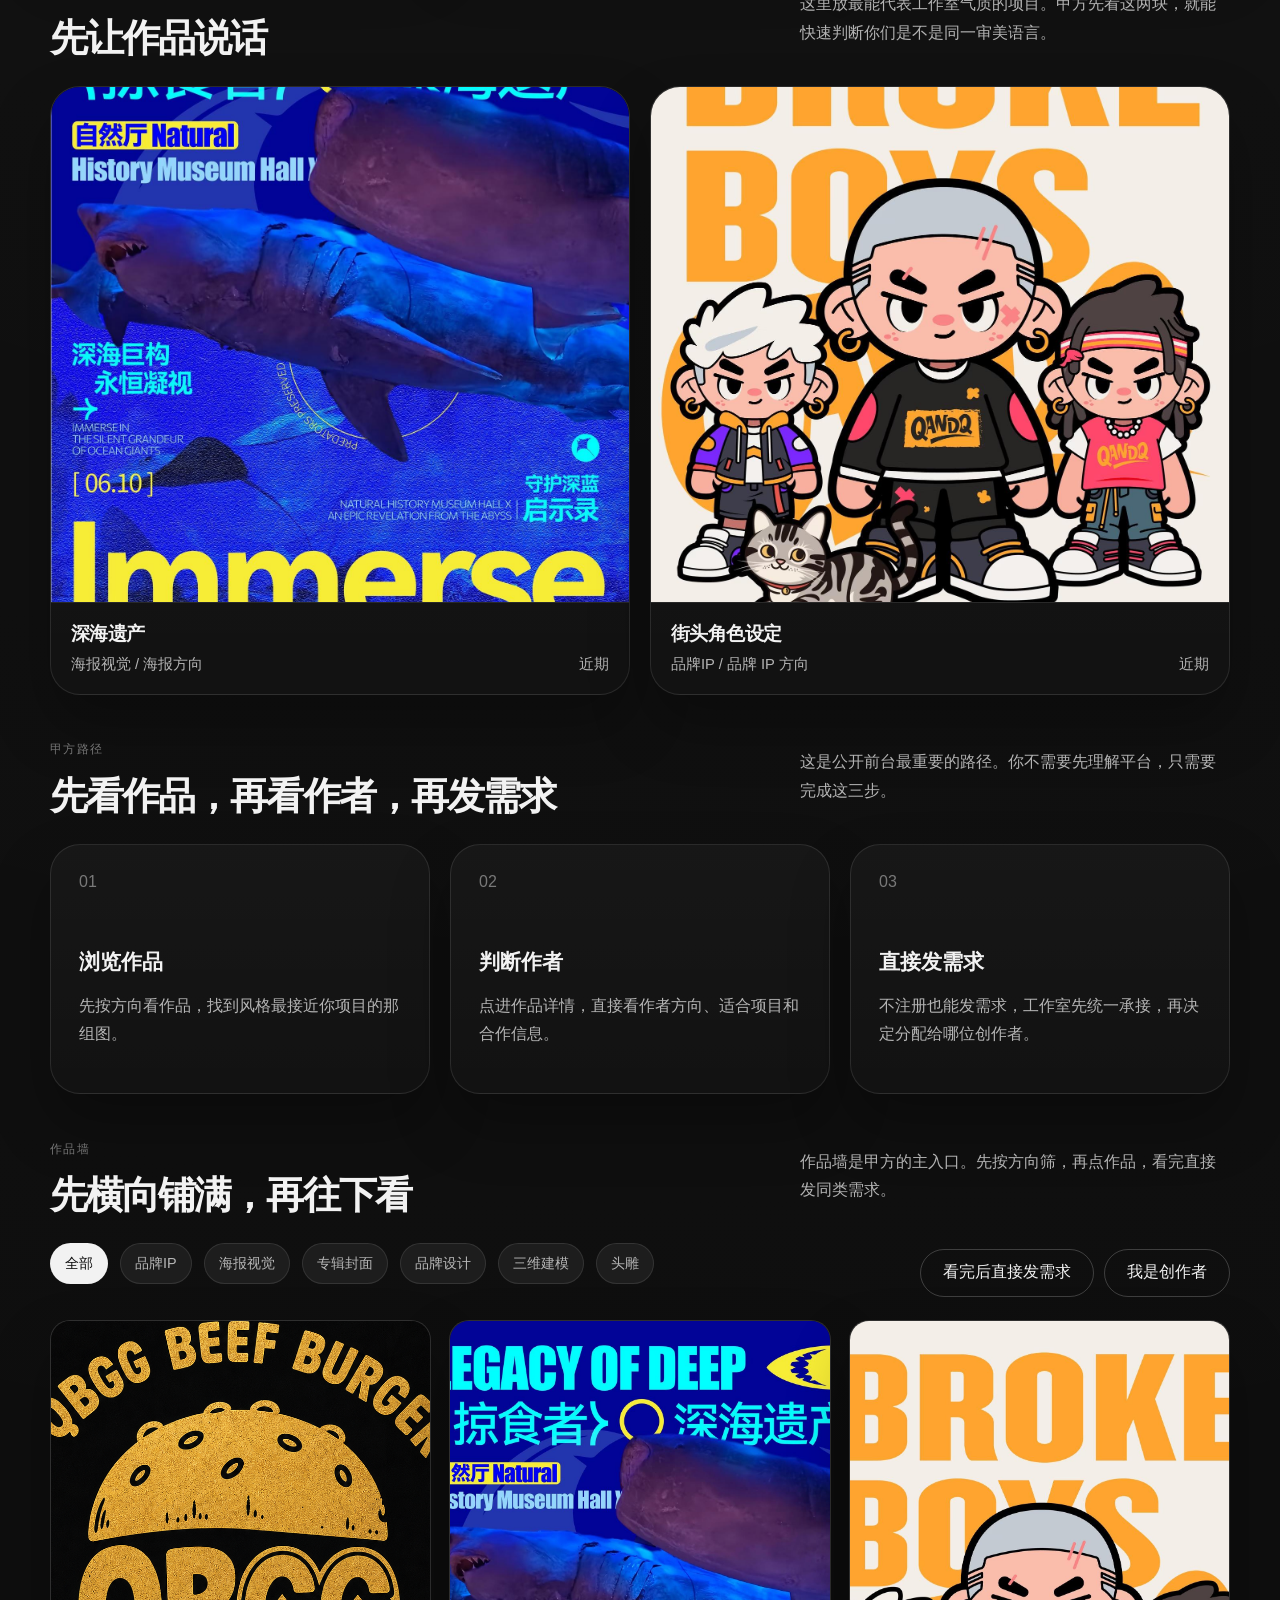
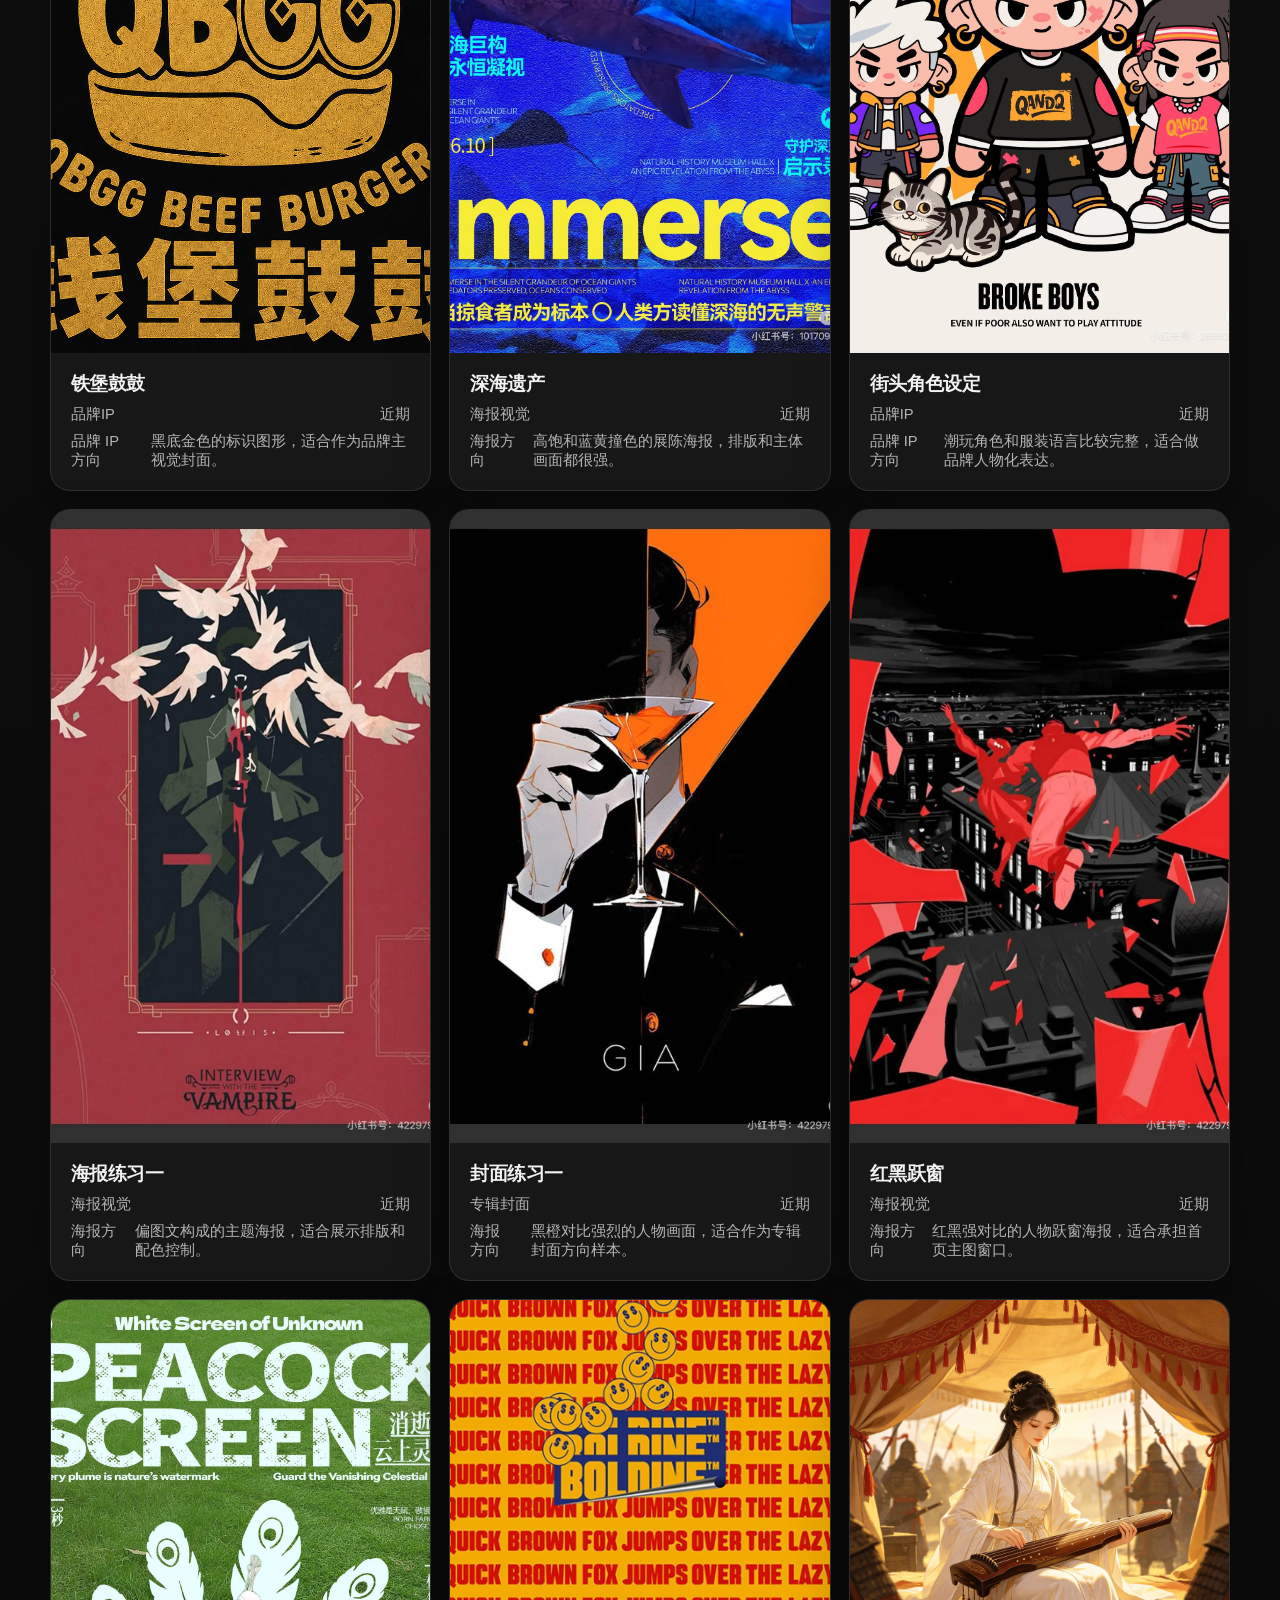
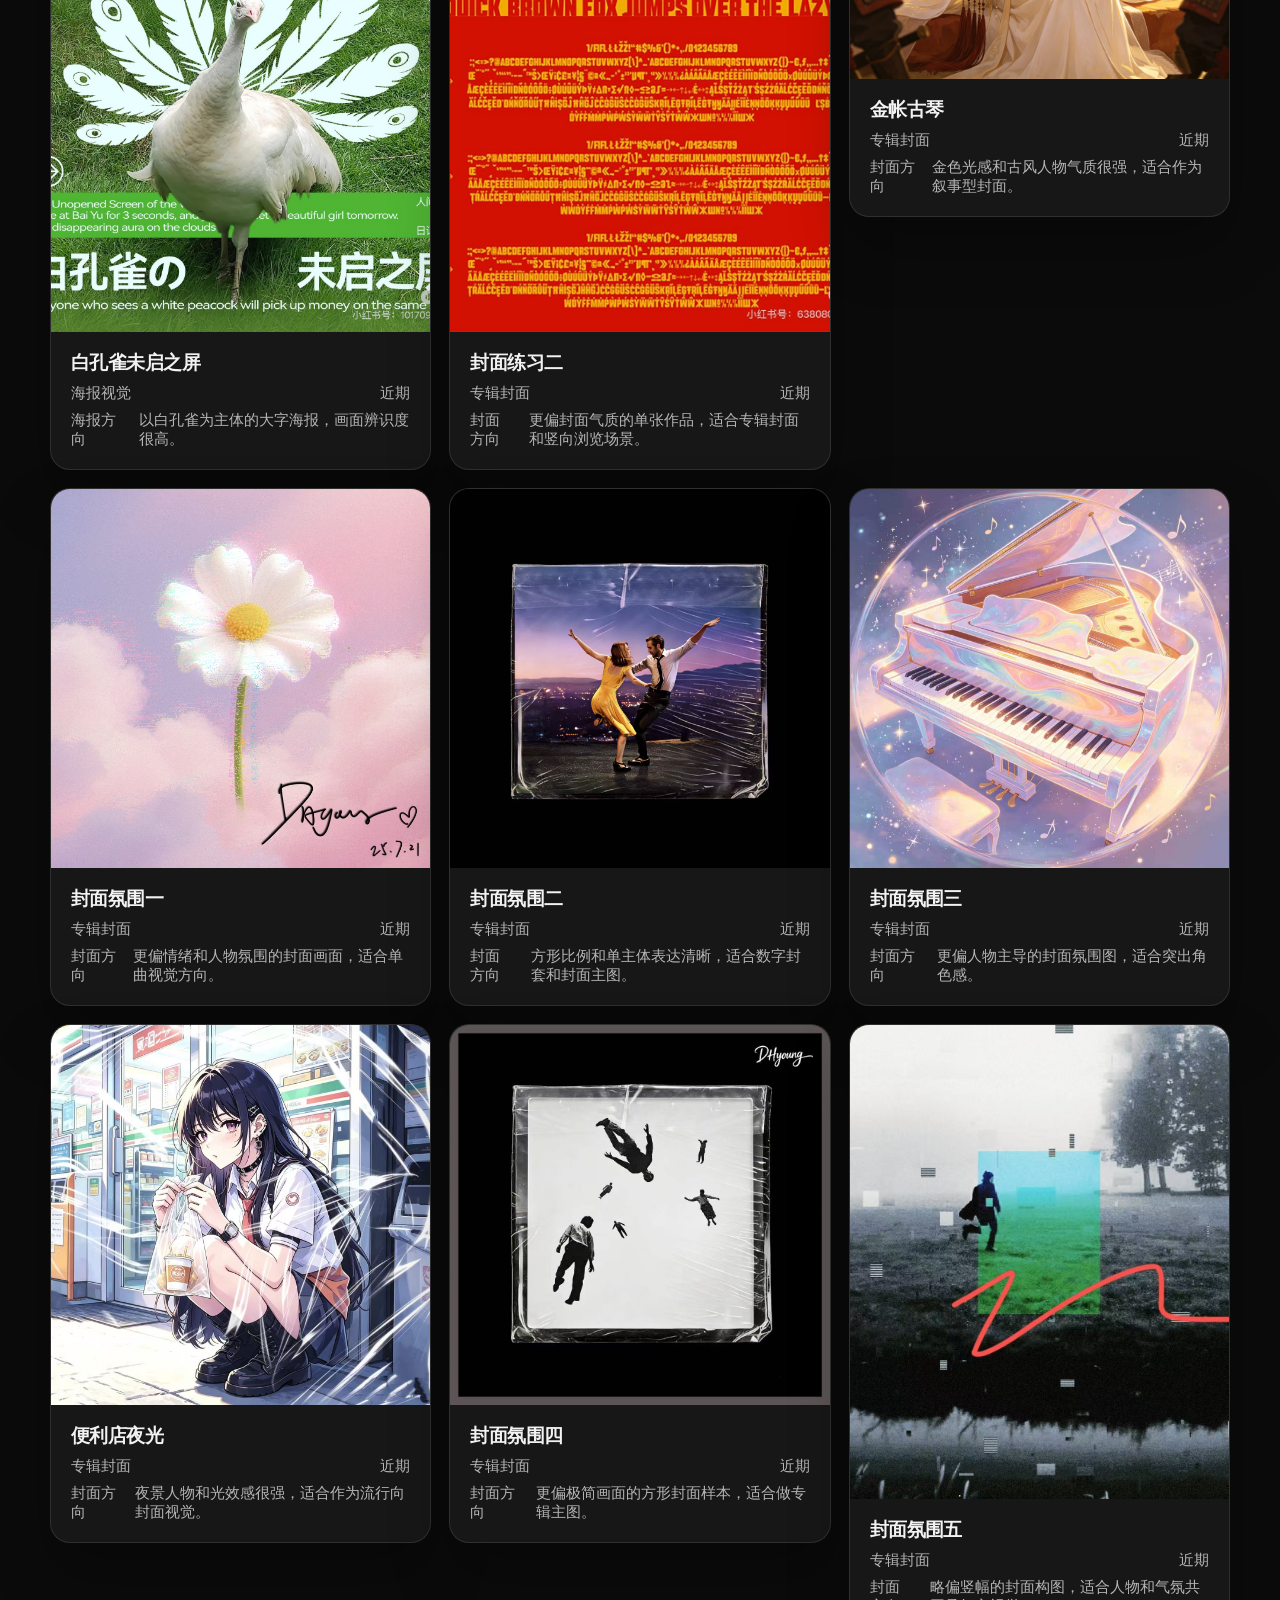
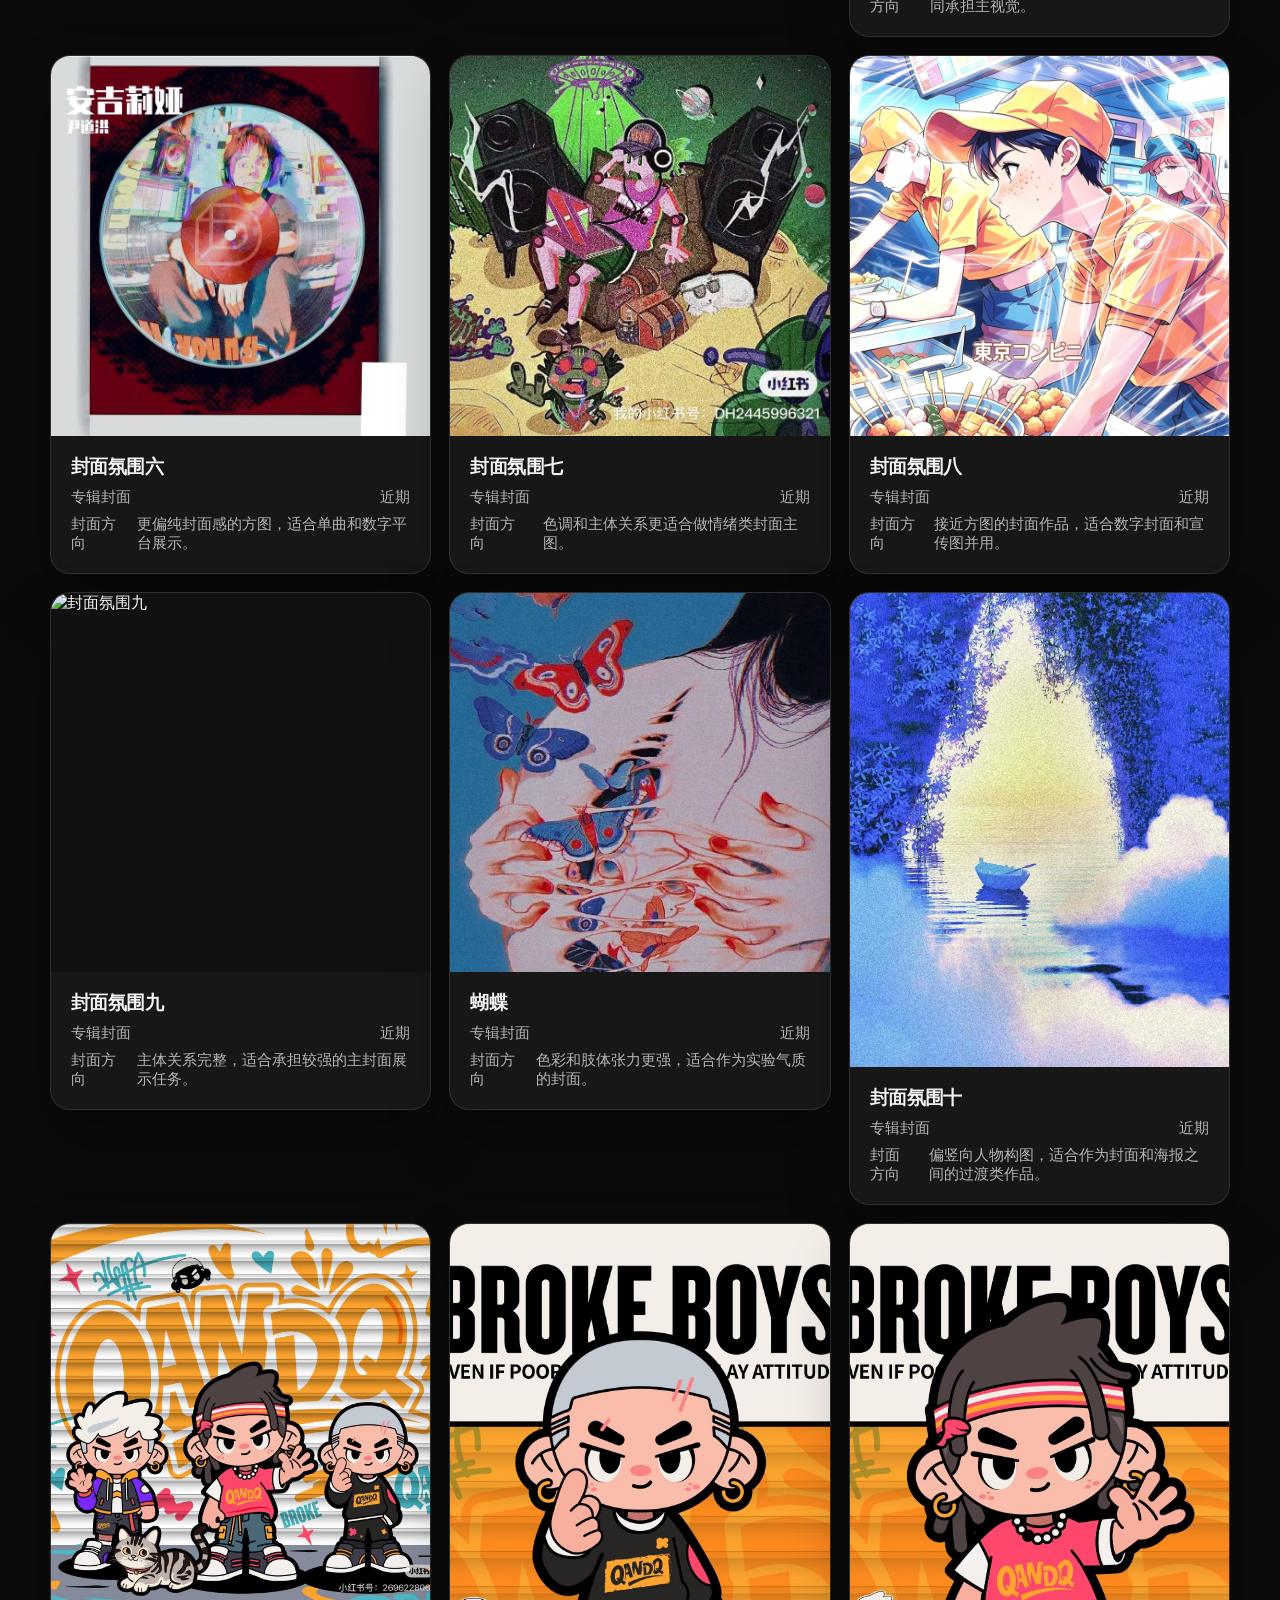
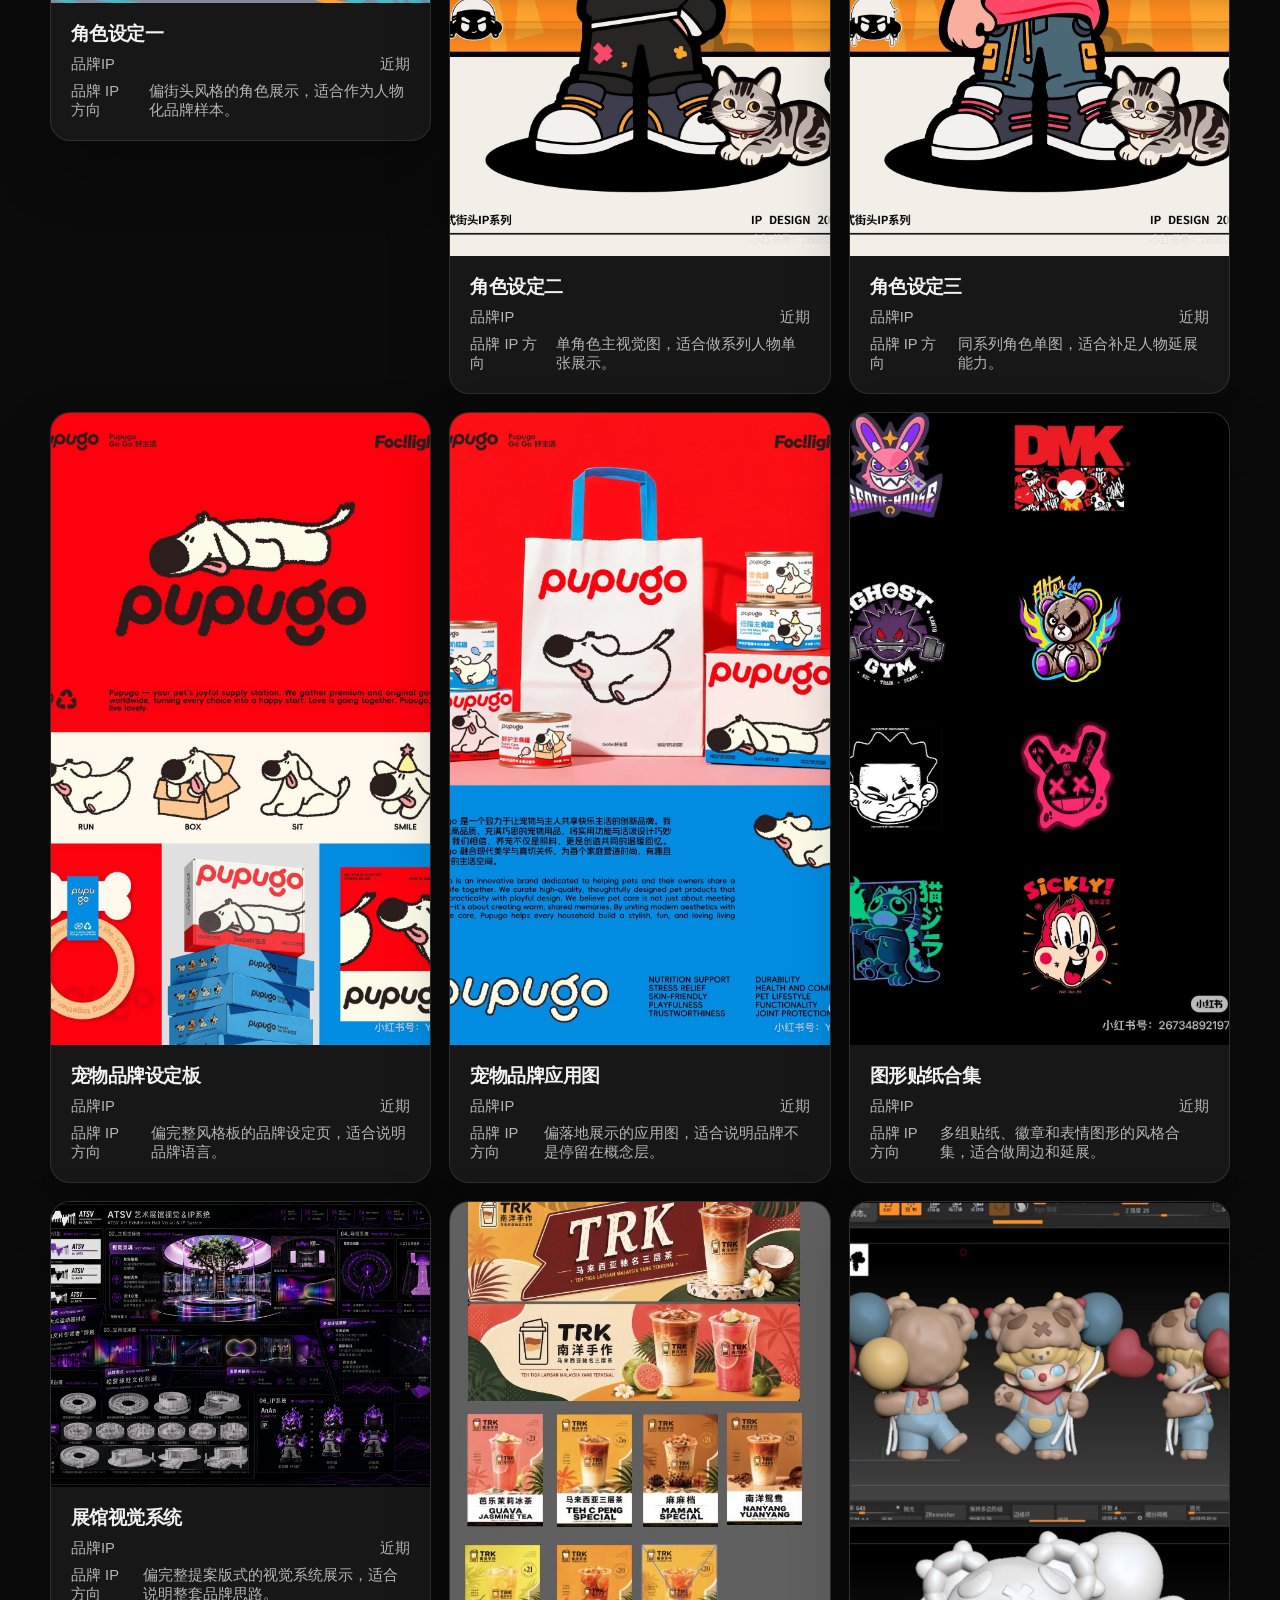
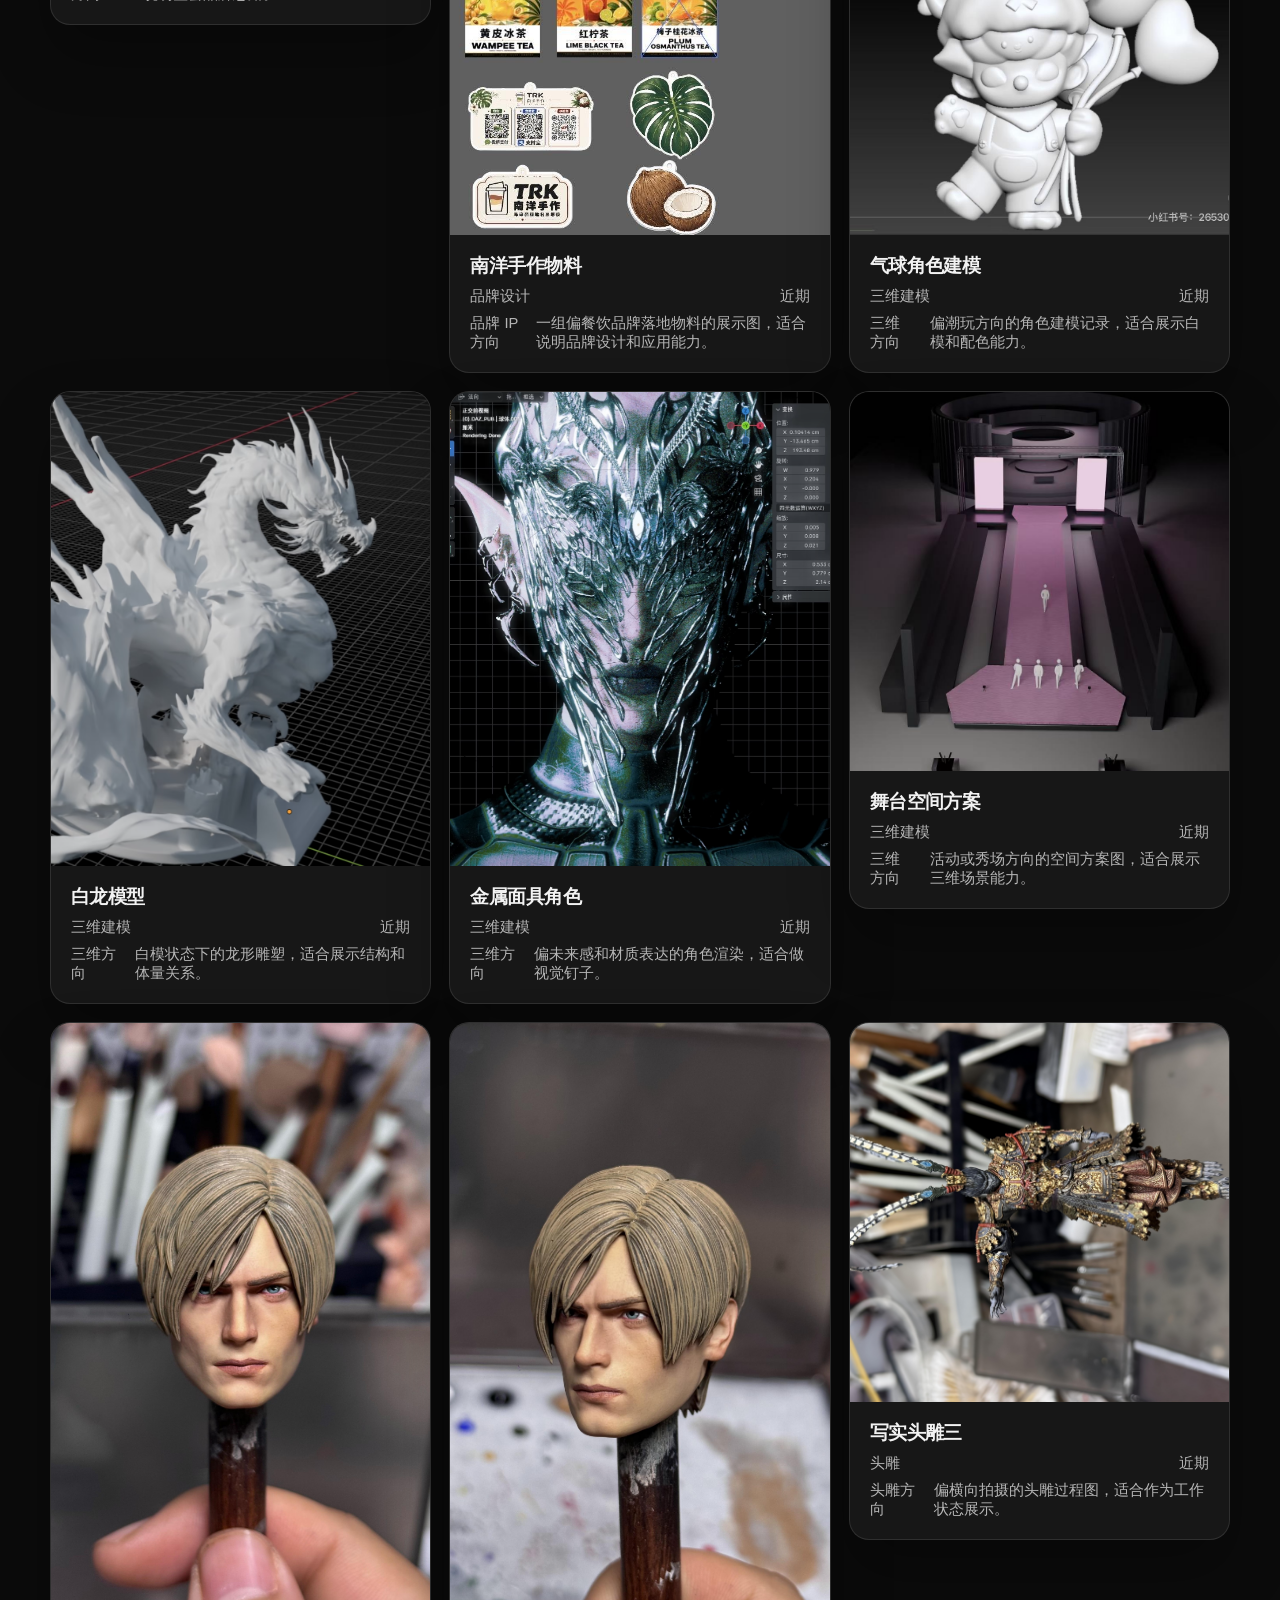
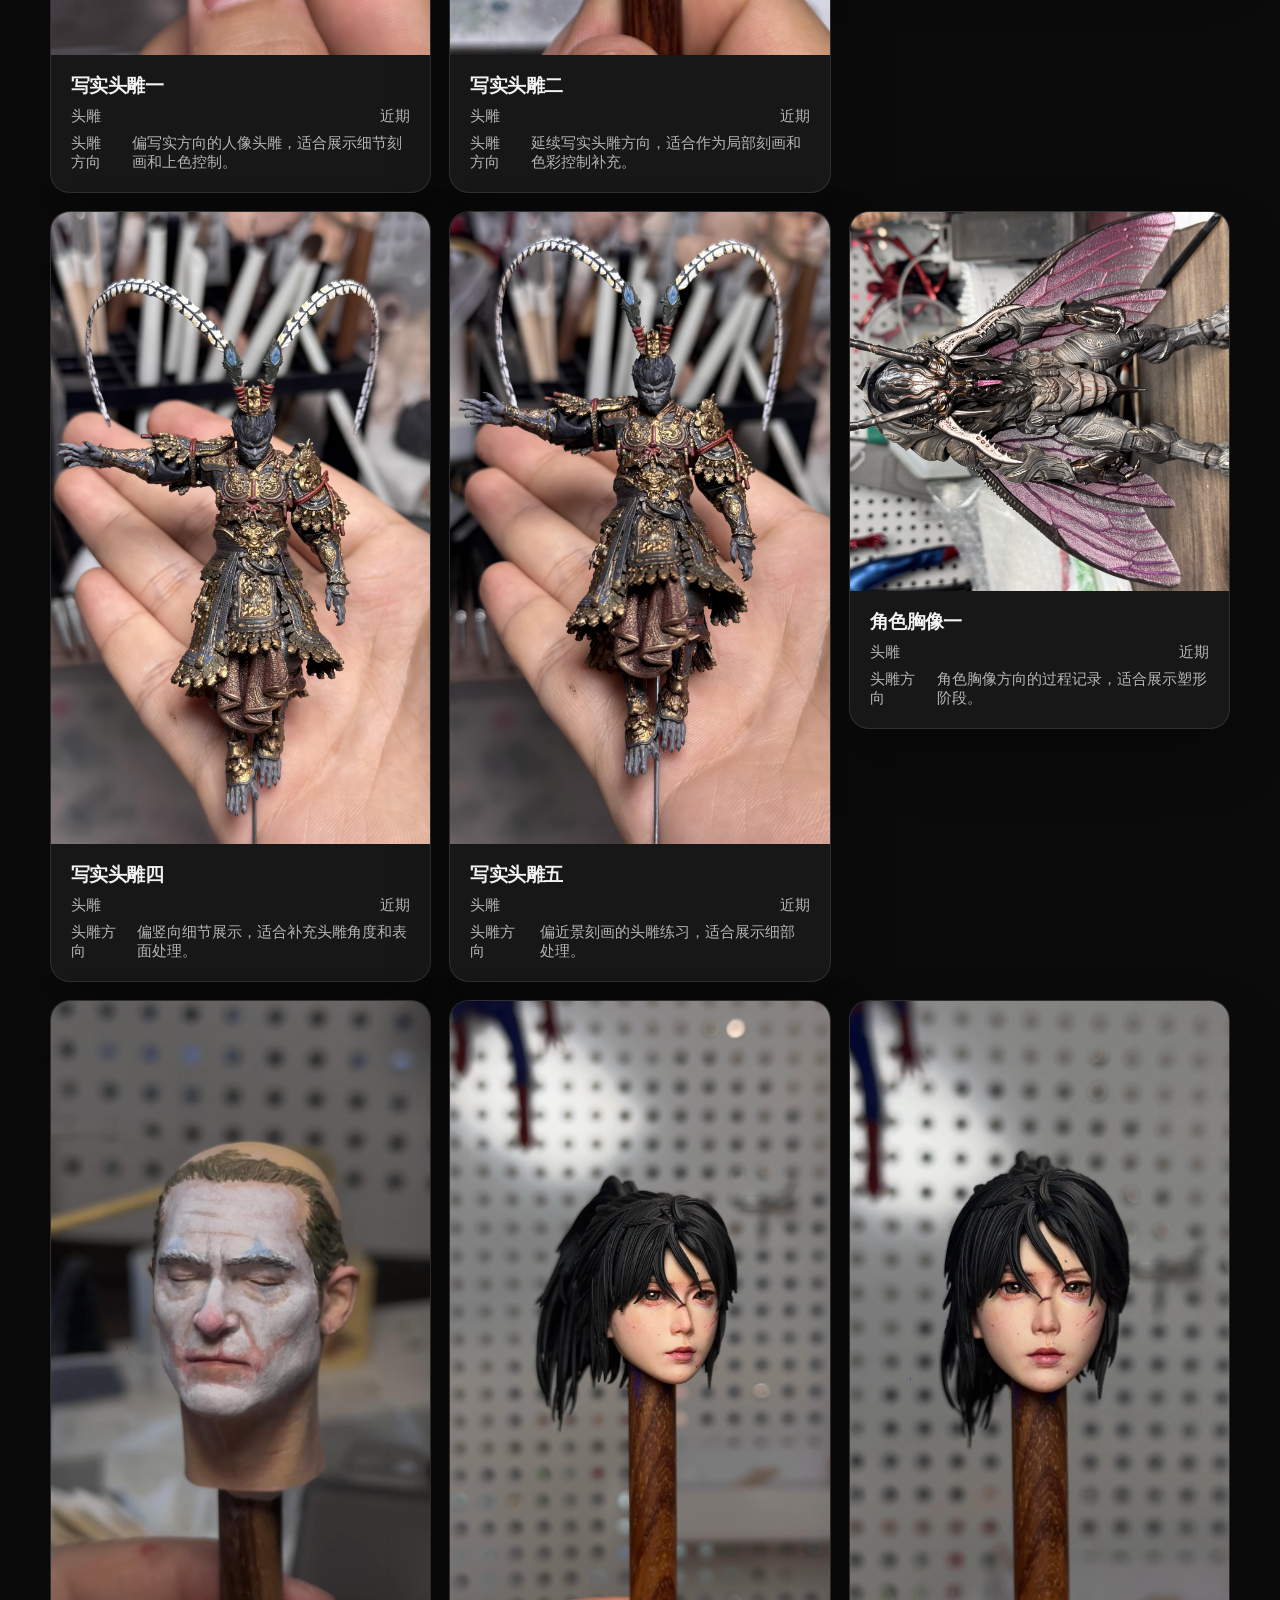
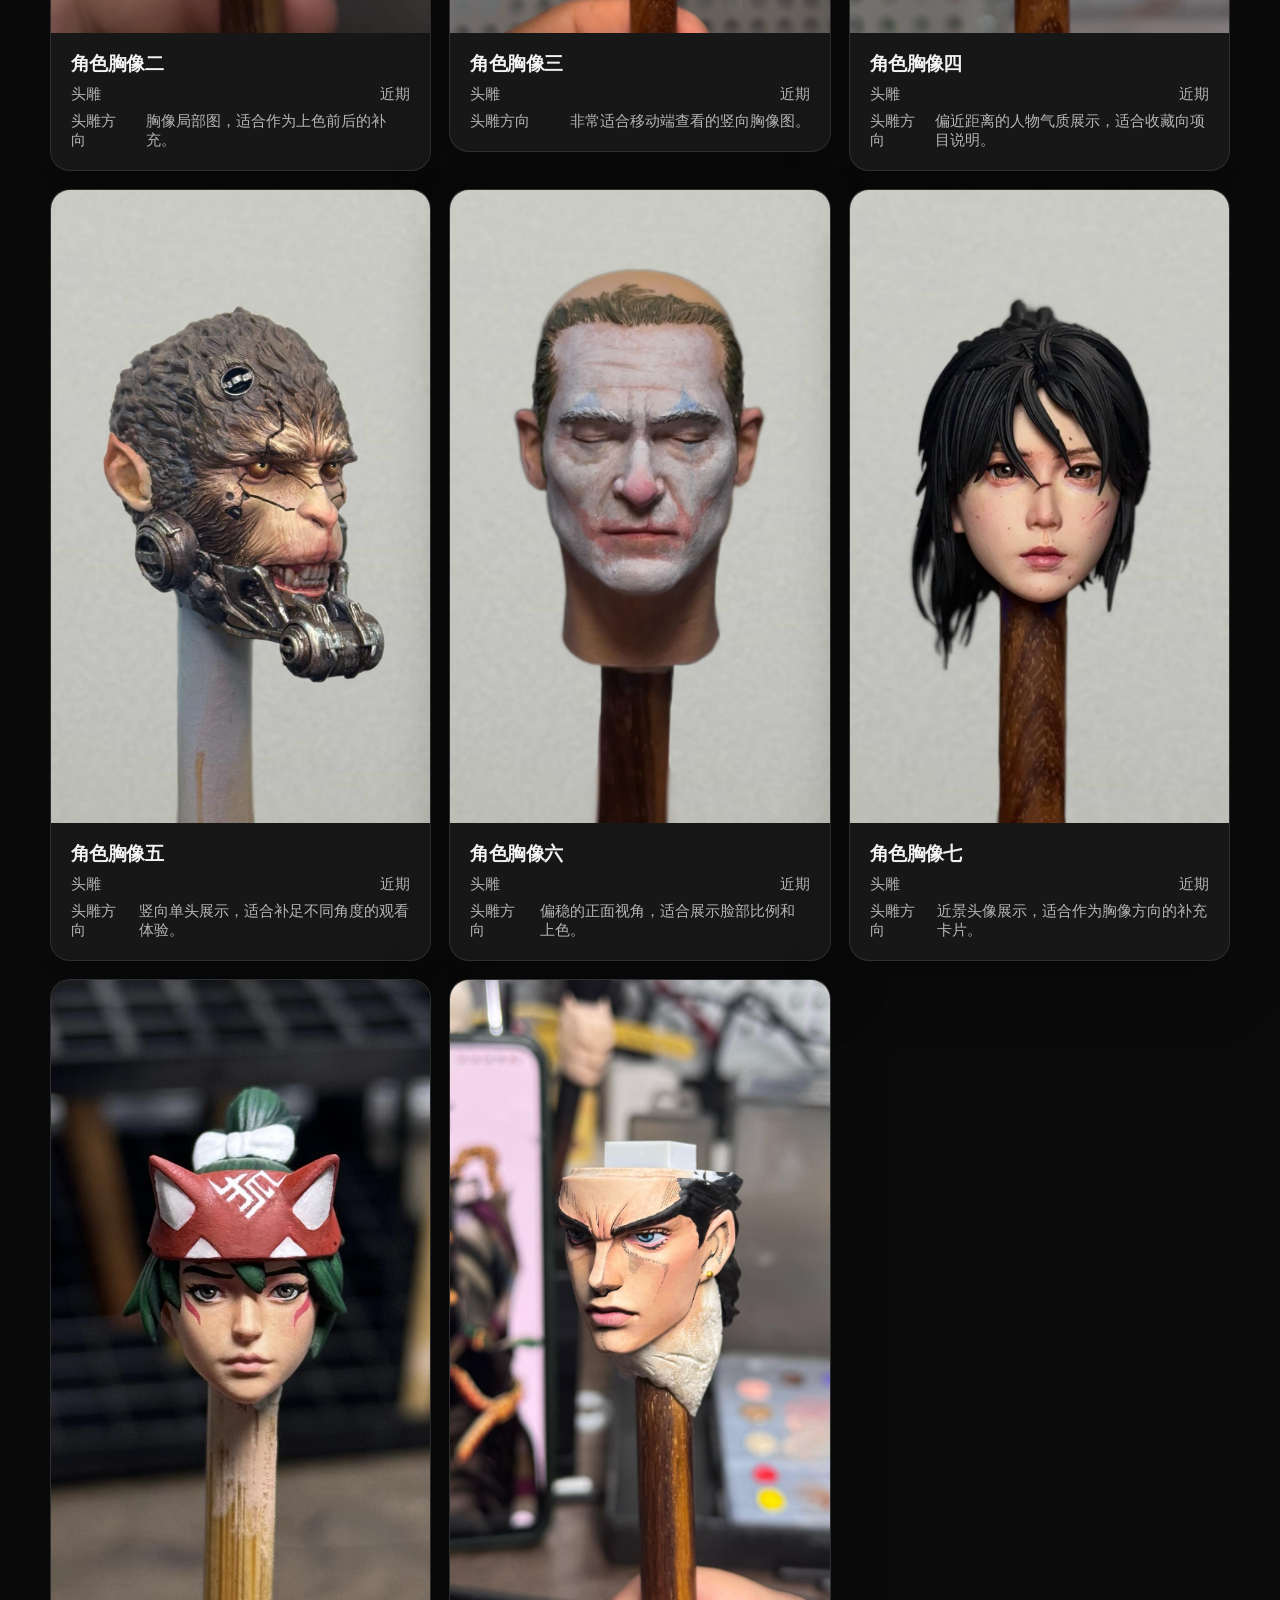
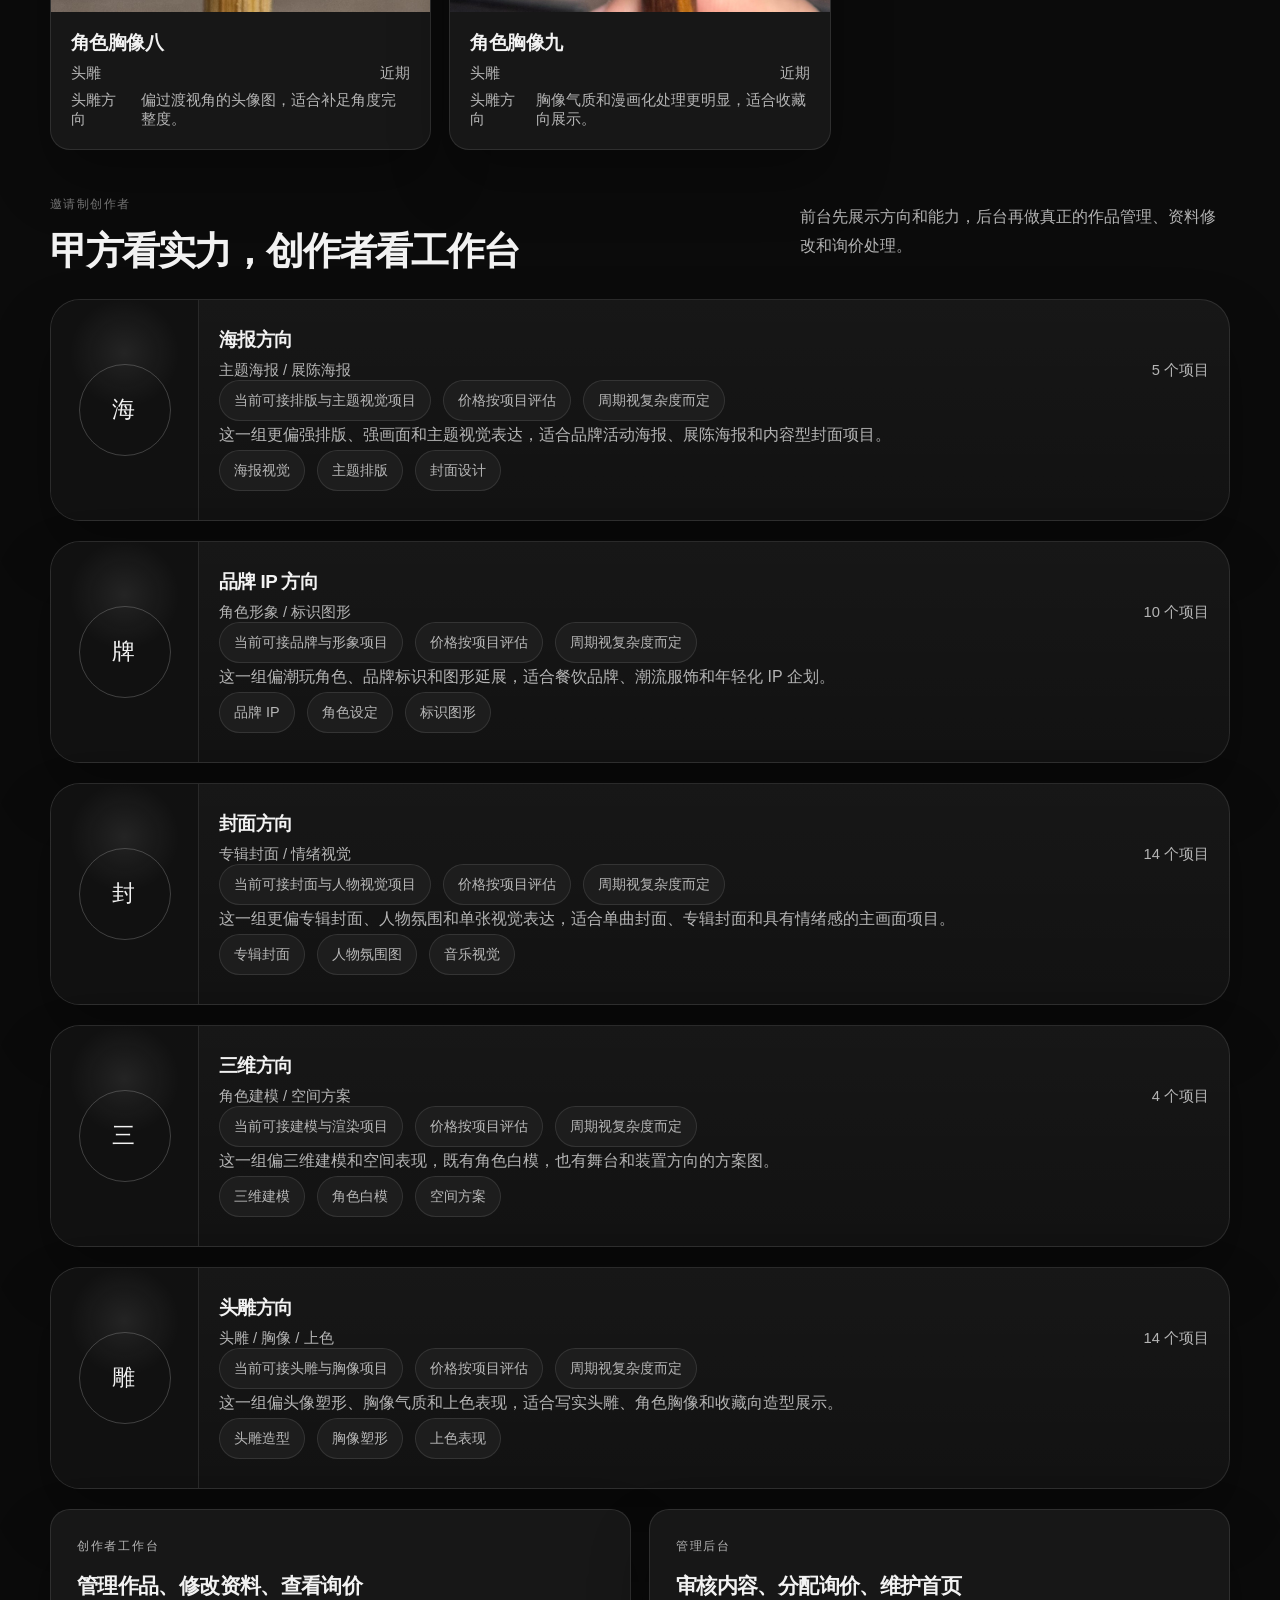
==== commit 722b5435: "Clarify display-only prototype flows" ====
--- a/index.html
+++ b/index.html
@@ -236,12 +236,12 @@
               <h2>先留需求，不必先注册</h2>
             </div>
             <p class="section-copy">
-              甲方最重要的是把需求说清楚。工作室先接单，再决定由谁来沟通和执行。
+              当前只展示甲方发需求的入口结构，不做真实提交流程。重点是让你先看清楚前台应该怎么引导甲方填写需求。
             </p>
           </div>
           <div class="inquiry-layout">
             <div class="inquiry-panel">
-              <p class="inquiry-note">当前适合这版流程的合作方式</p>
+              <p class="inquiry-note">展示用需求入口</p>
               <h3>先统一收需求，再由工作室分配给合适的创作者</h3>
               <ul class="inquiry-points">
                 <li>不强制注册，先发需求就行</li>
@@ -286,7 +286,7 @@
                 指定作者
                 <input type="text" placeholder="可选：不指定则由工作室推荐" />
               </label>
-              <button class="button button-solid" type="button">提交需求</button>
+              <button class="button button-solid" type="button">需求入口展示</button>
             </form>
           </div>
         </section>
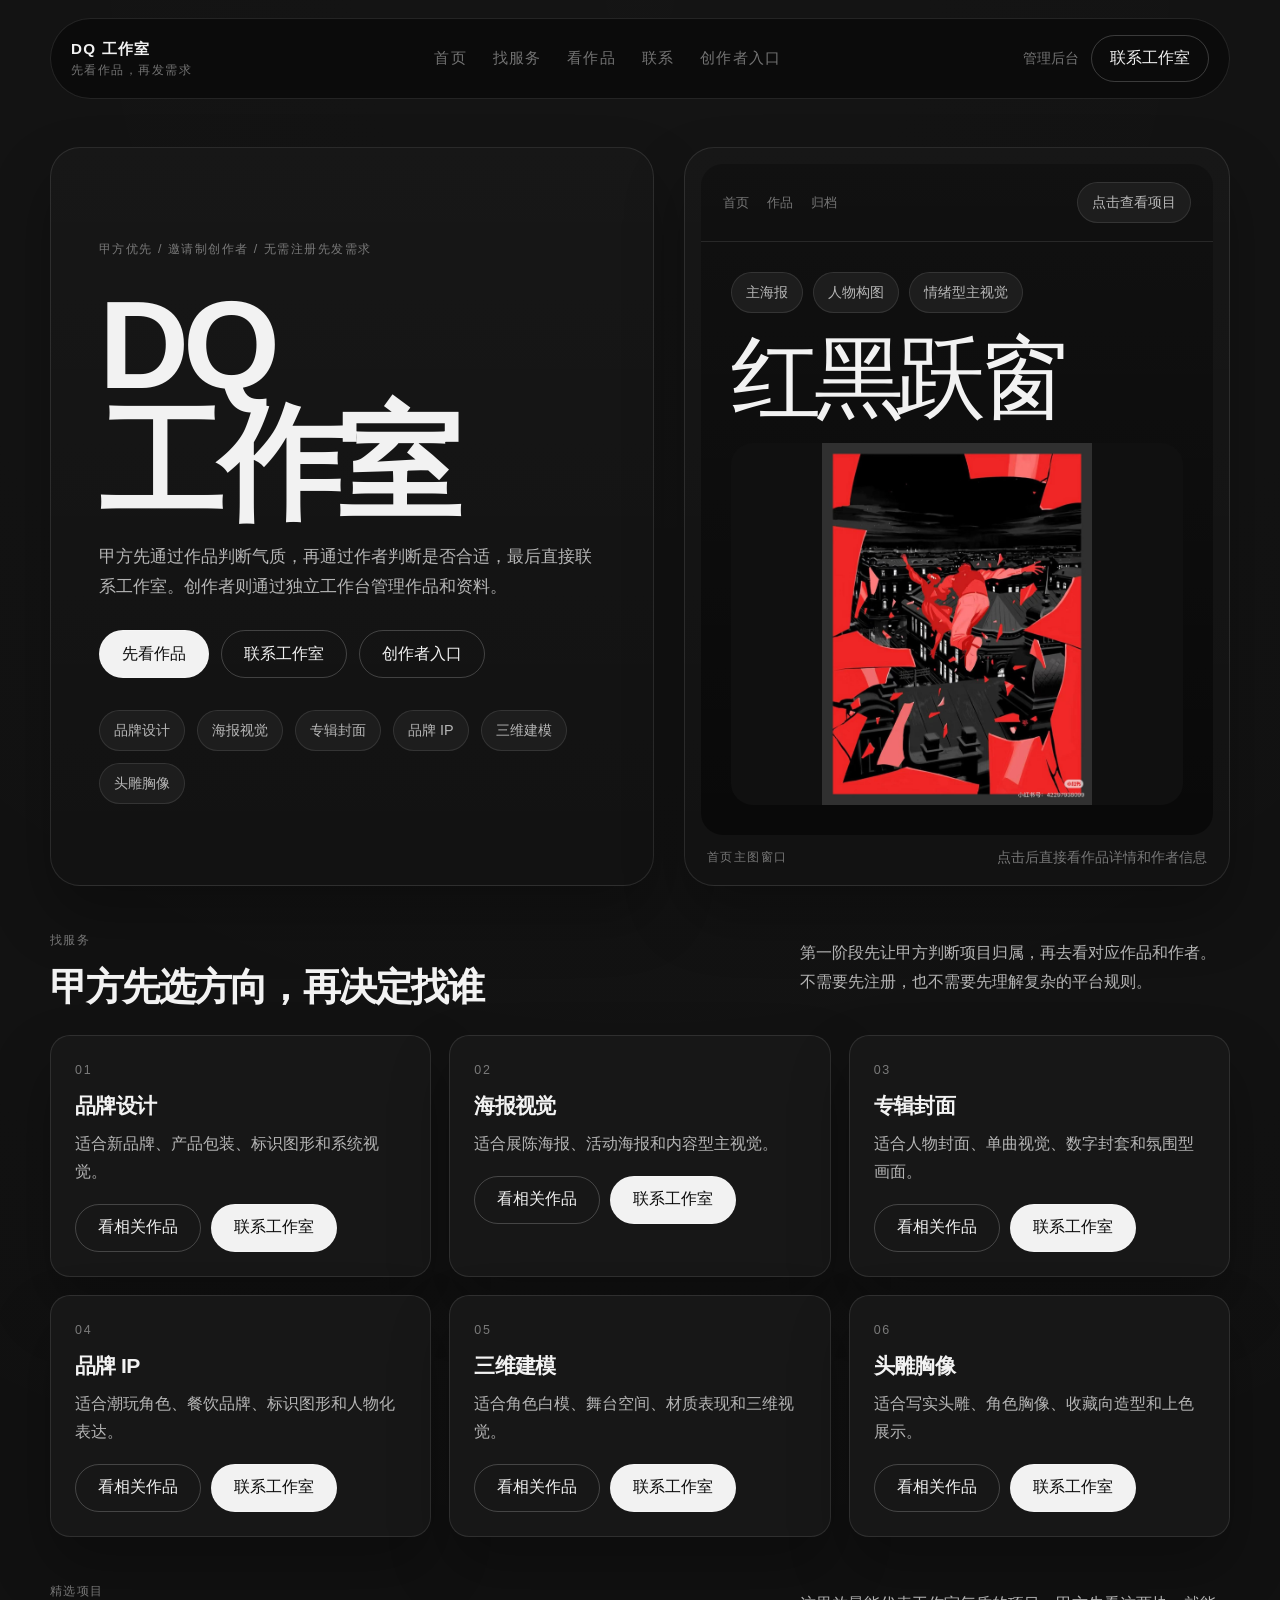
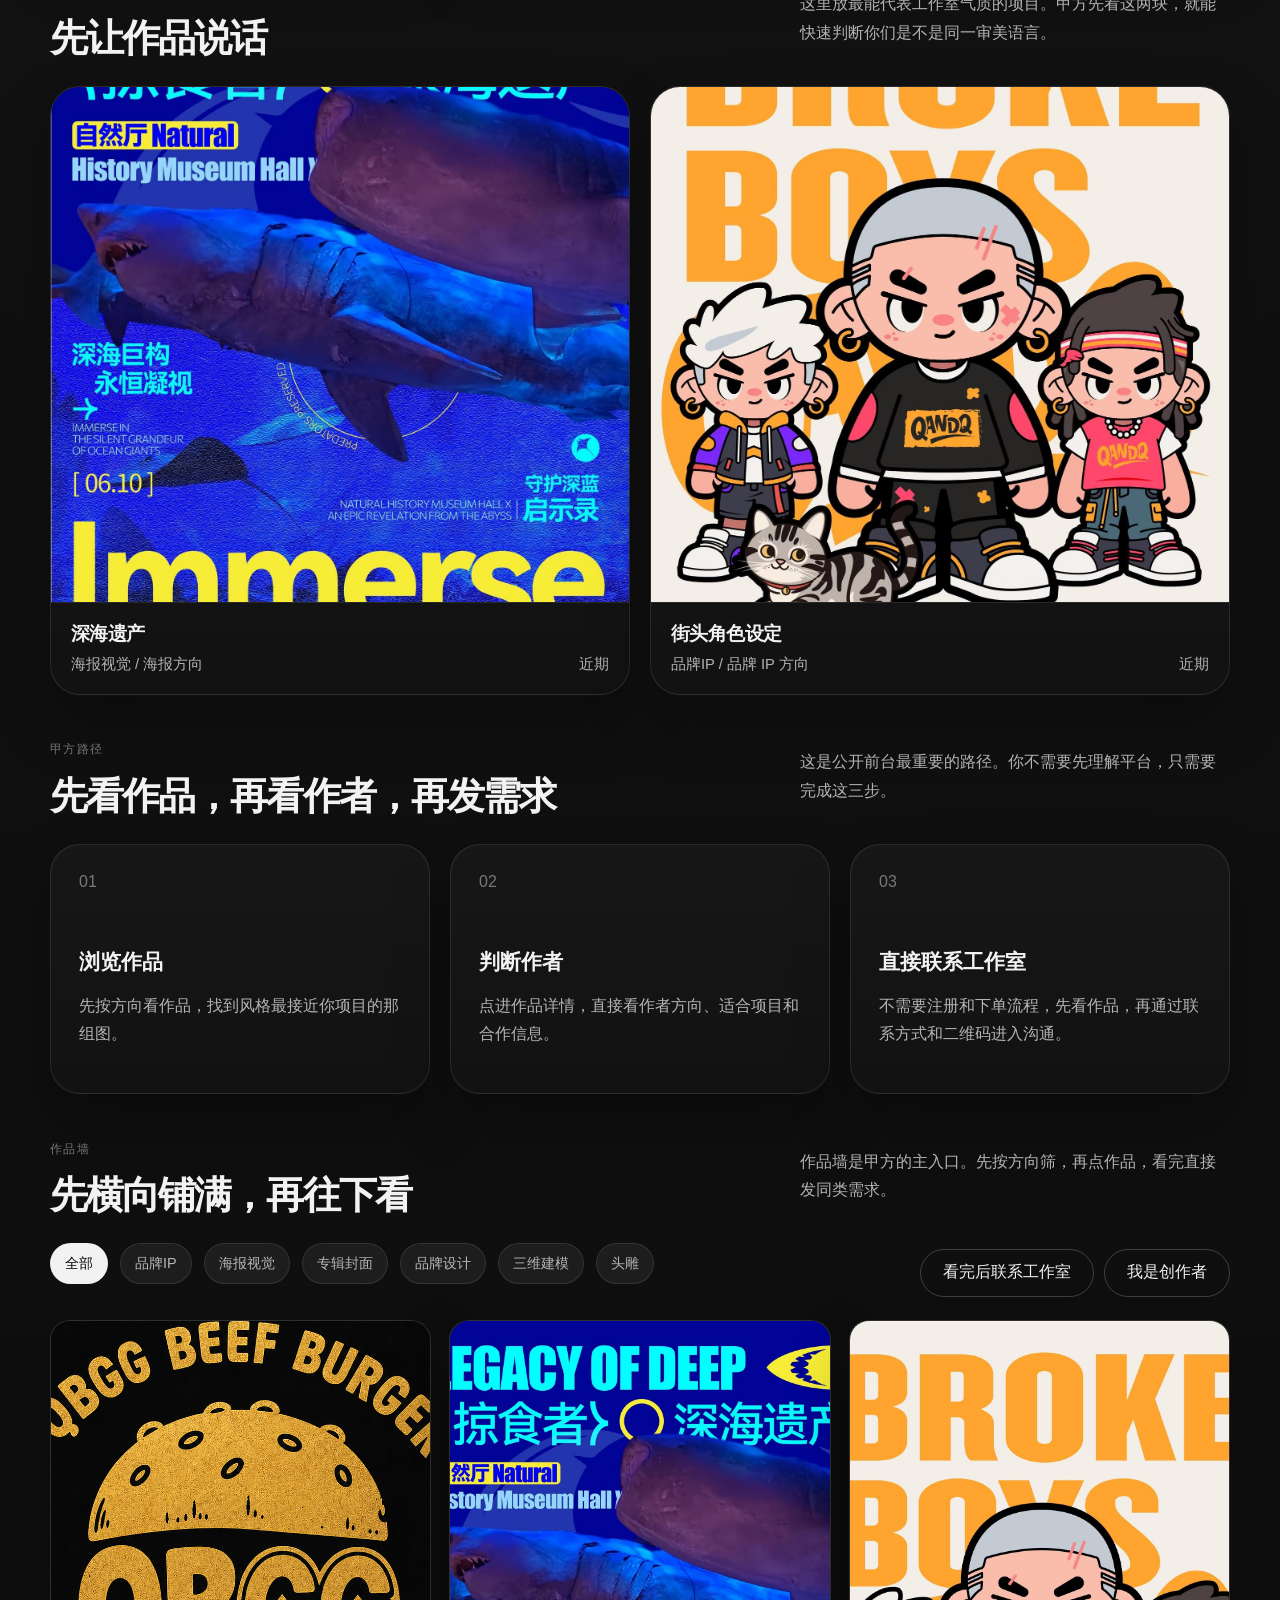
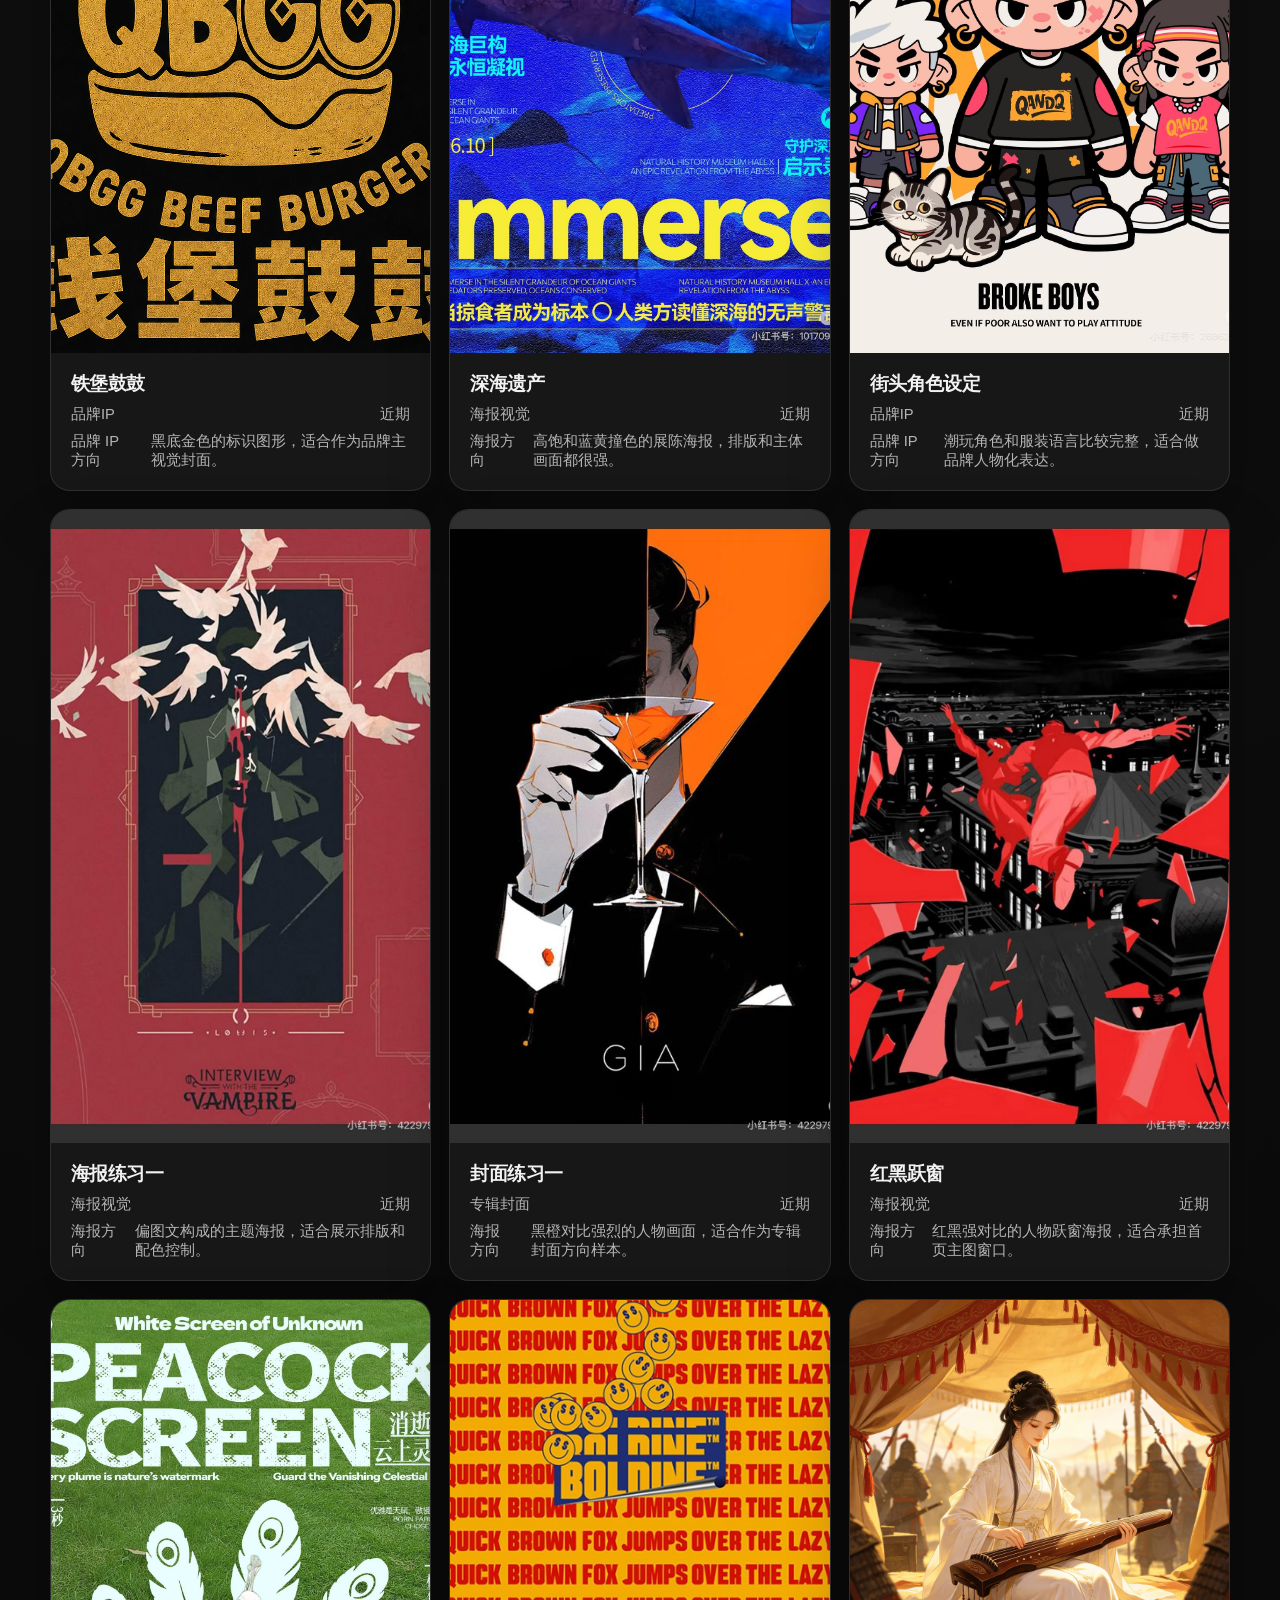
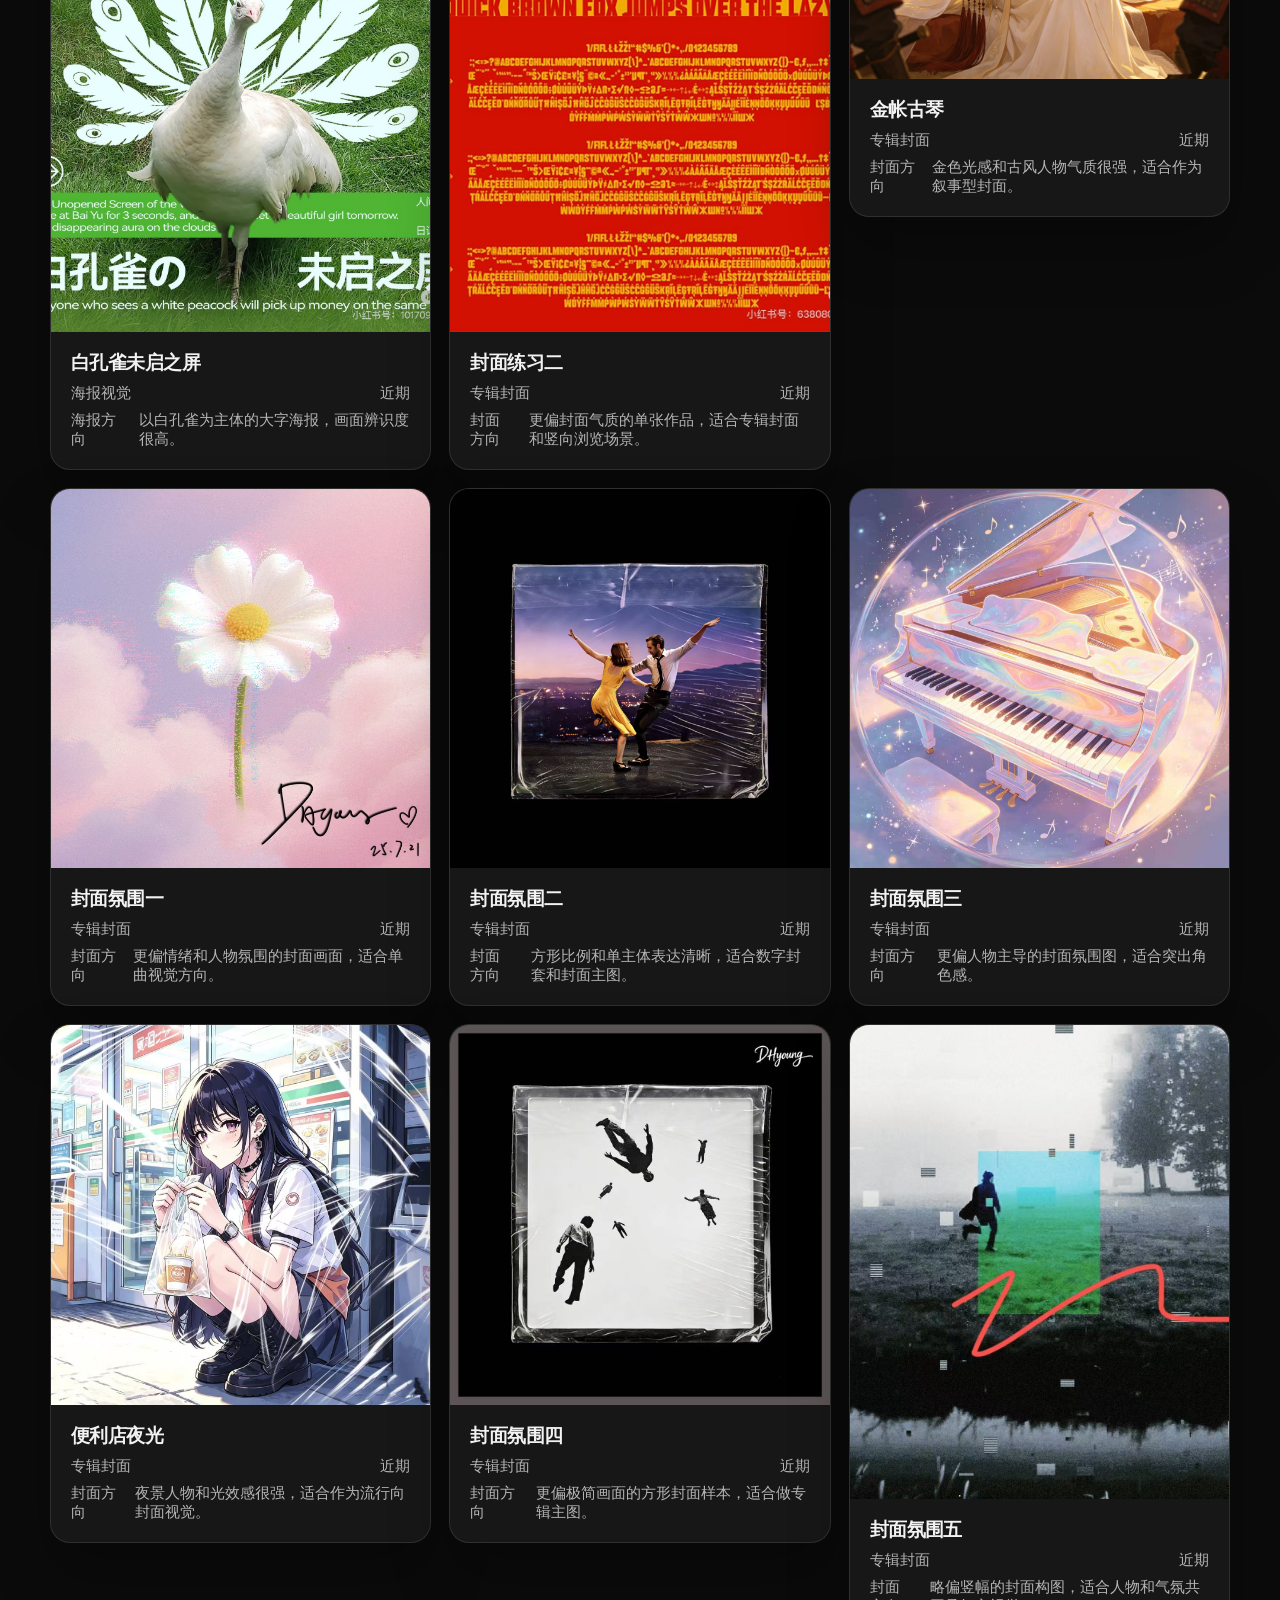
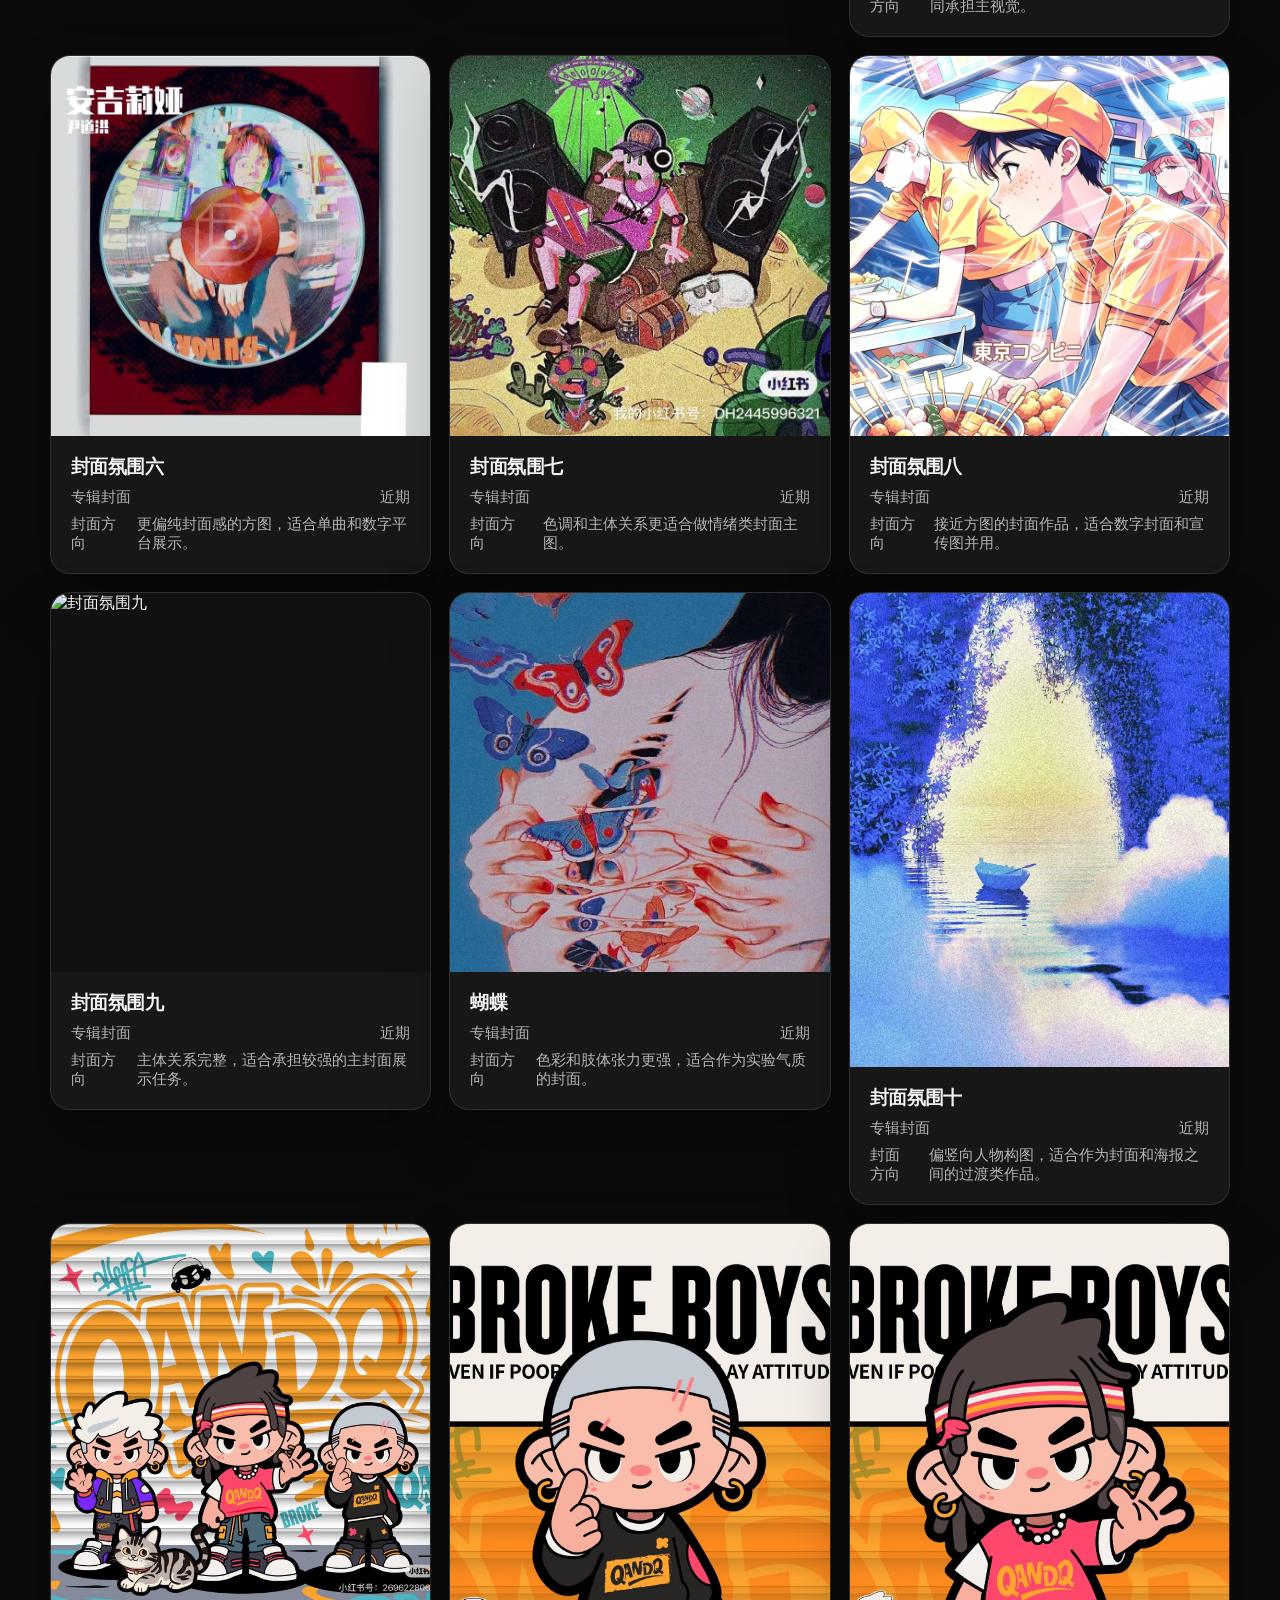
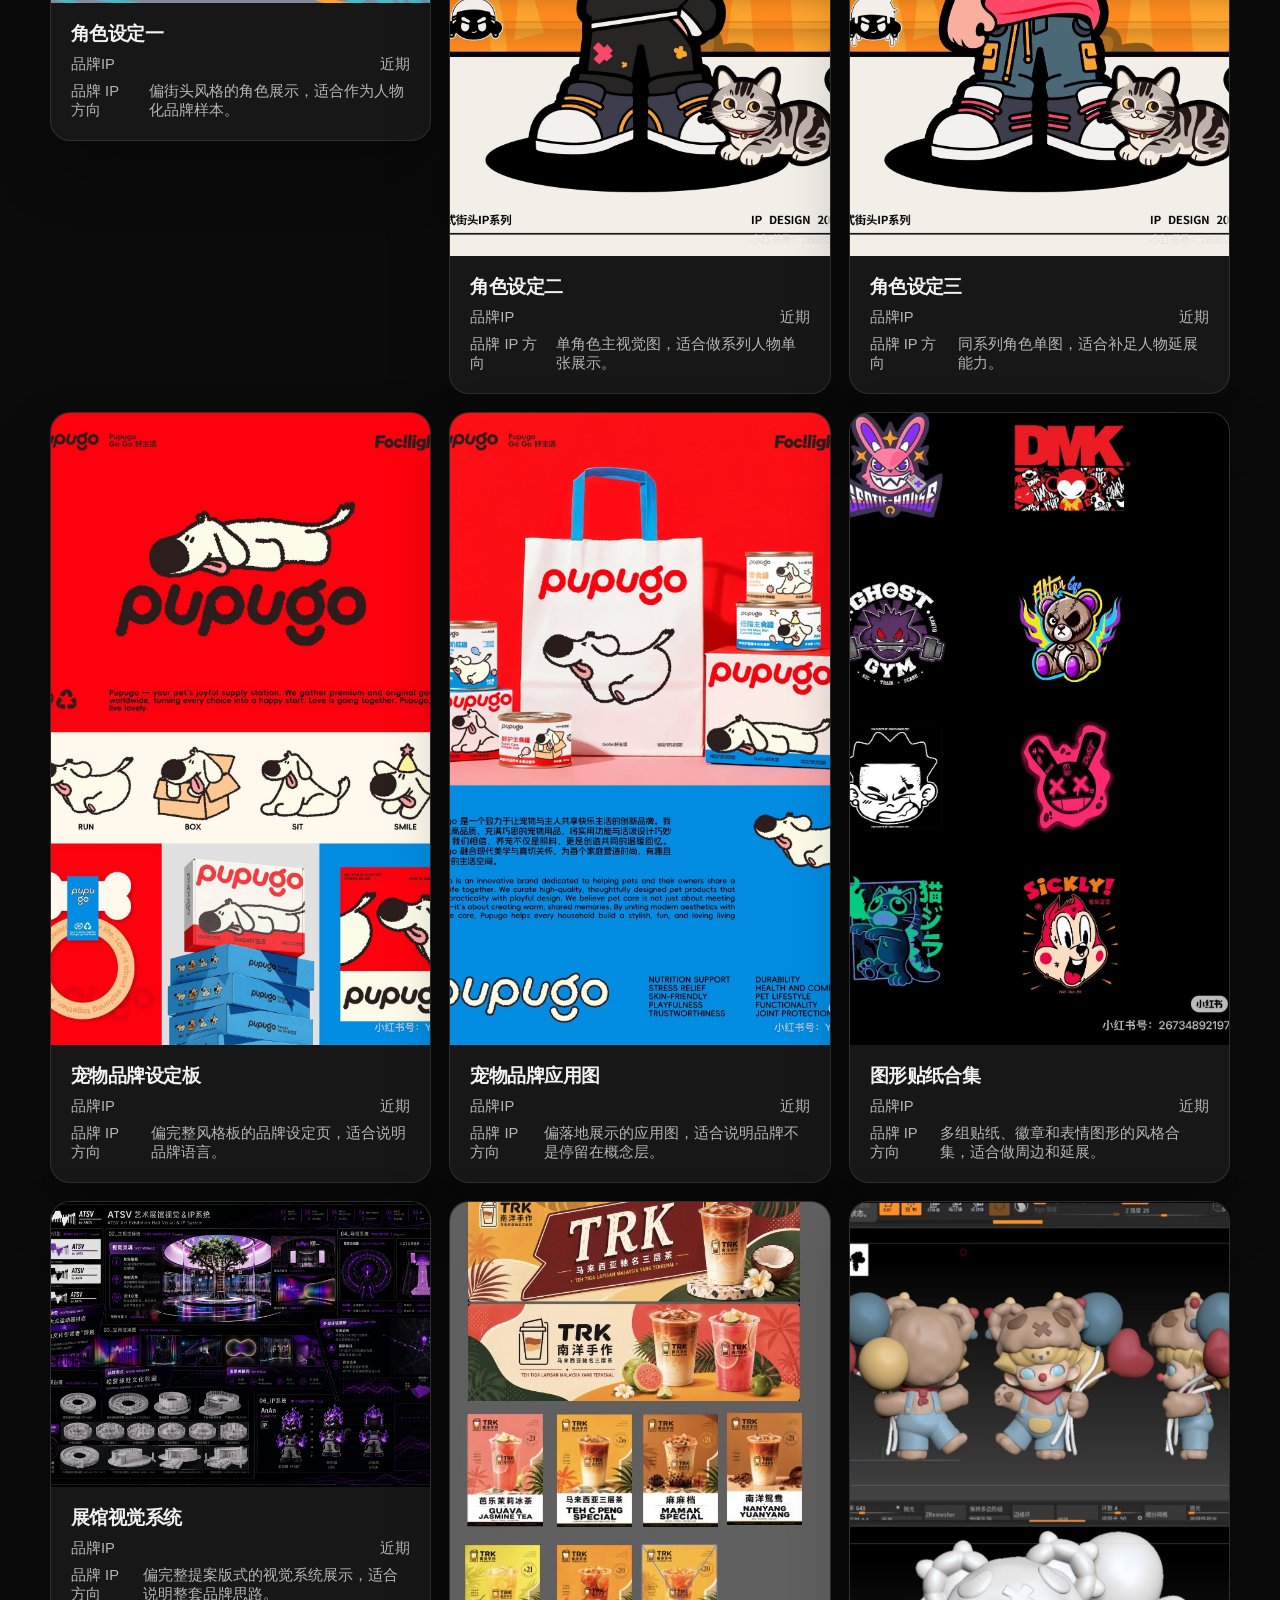
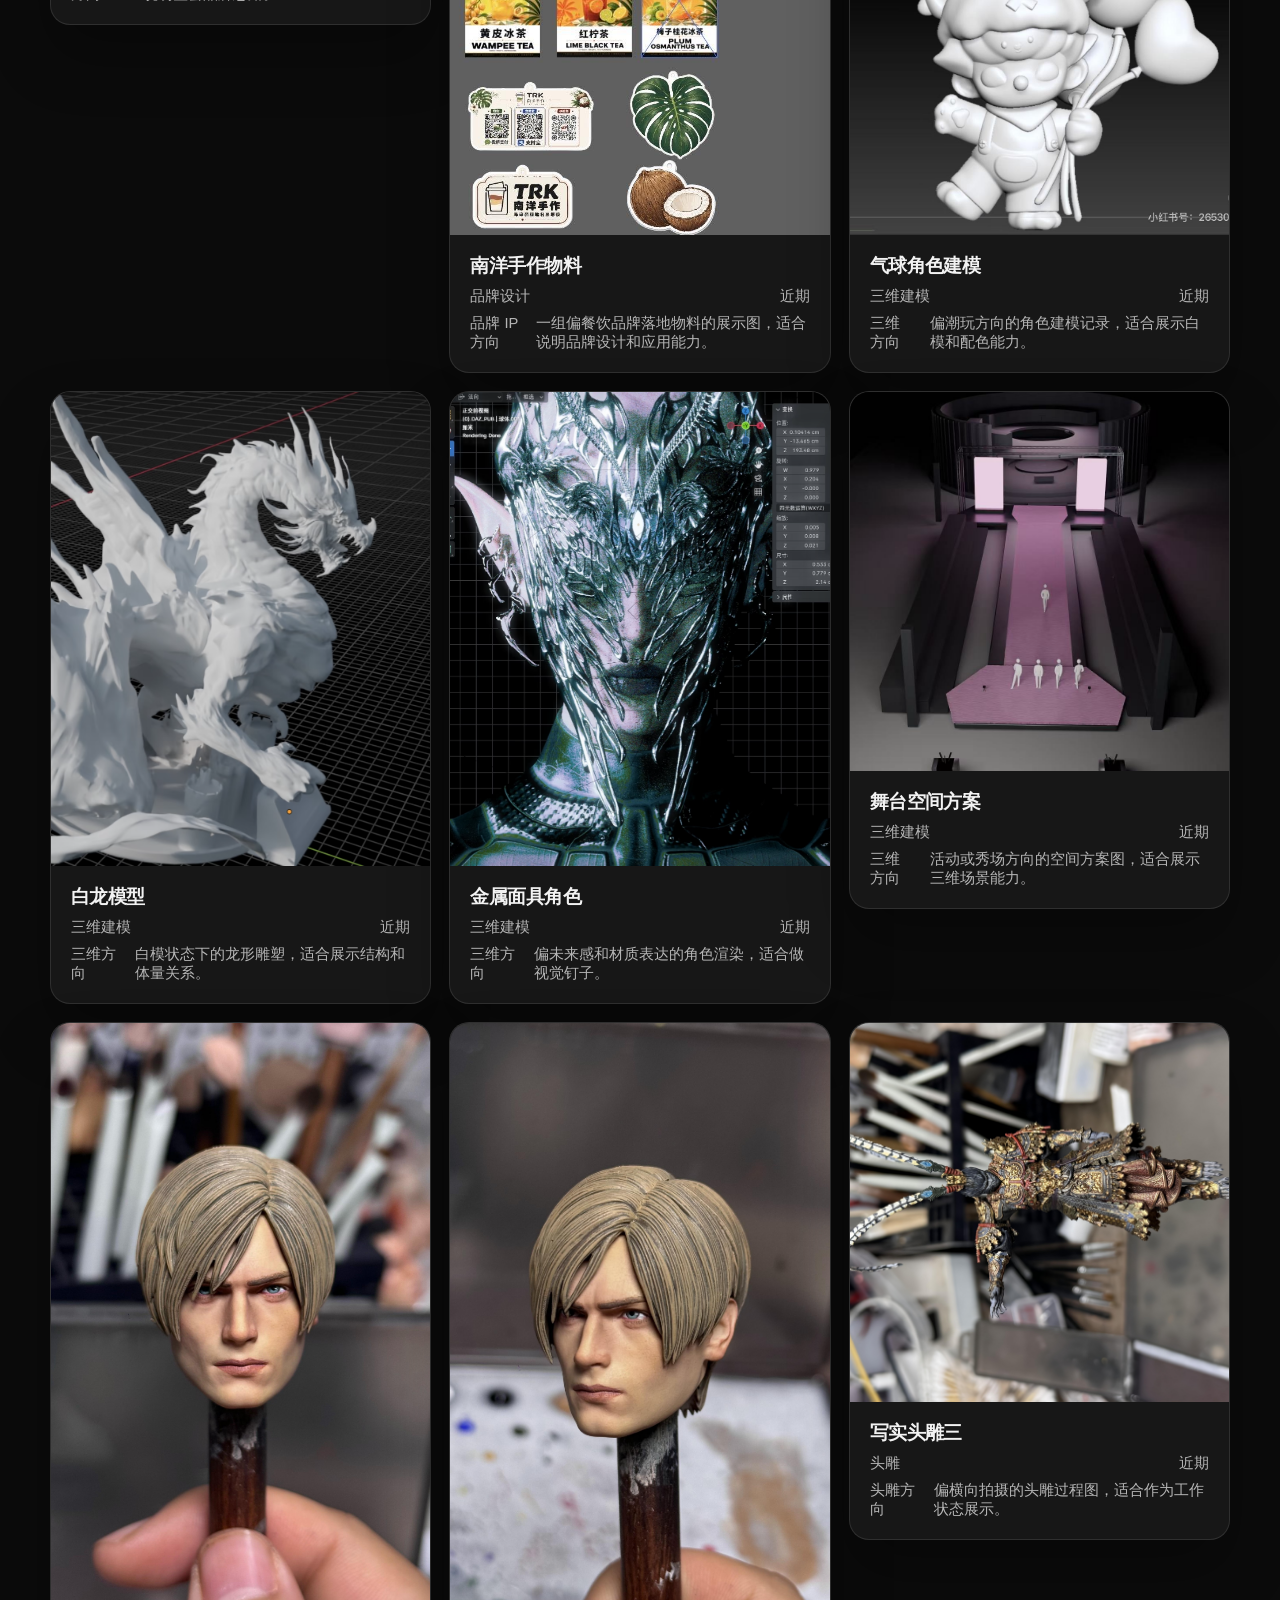
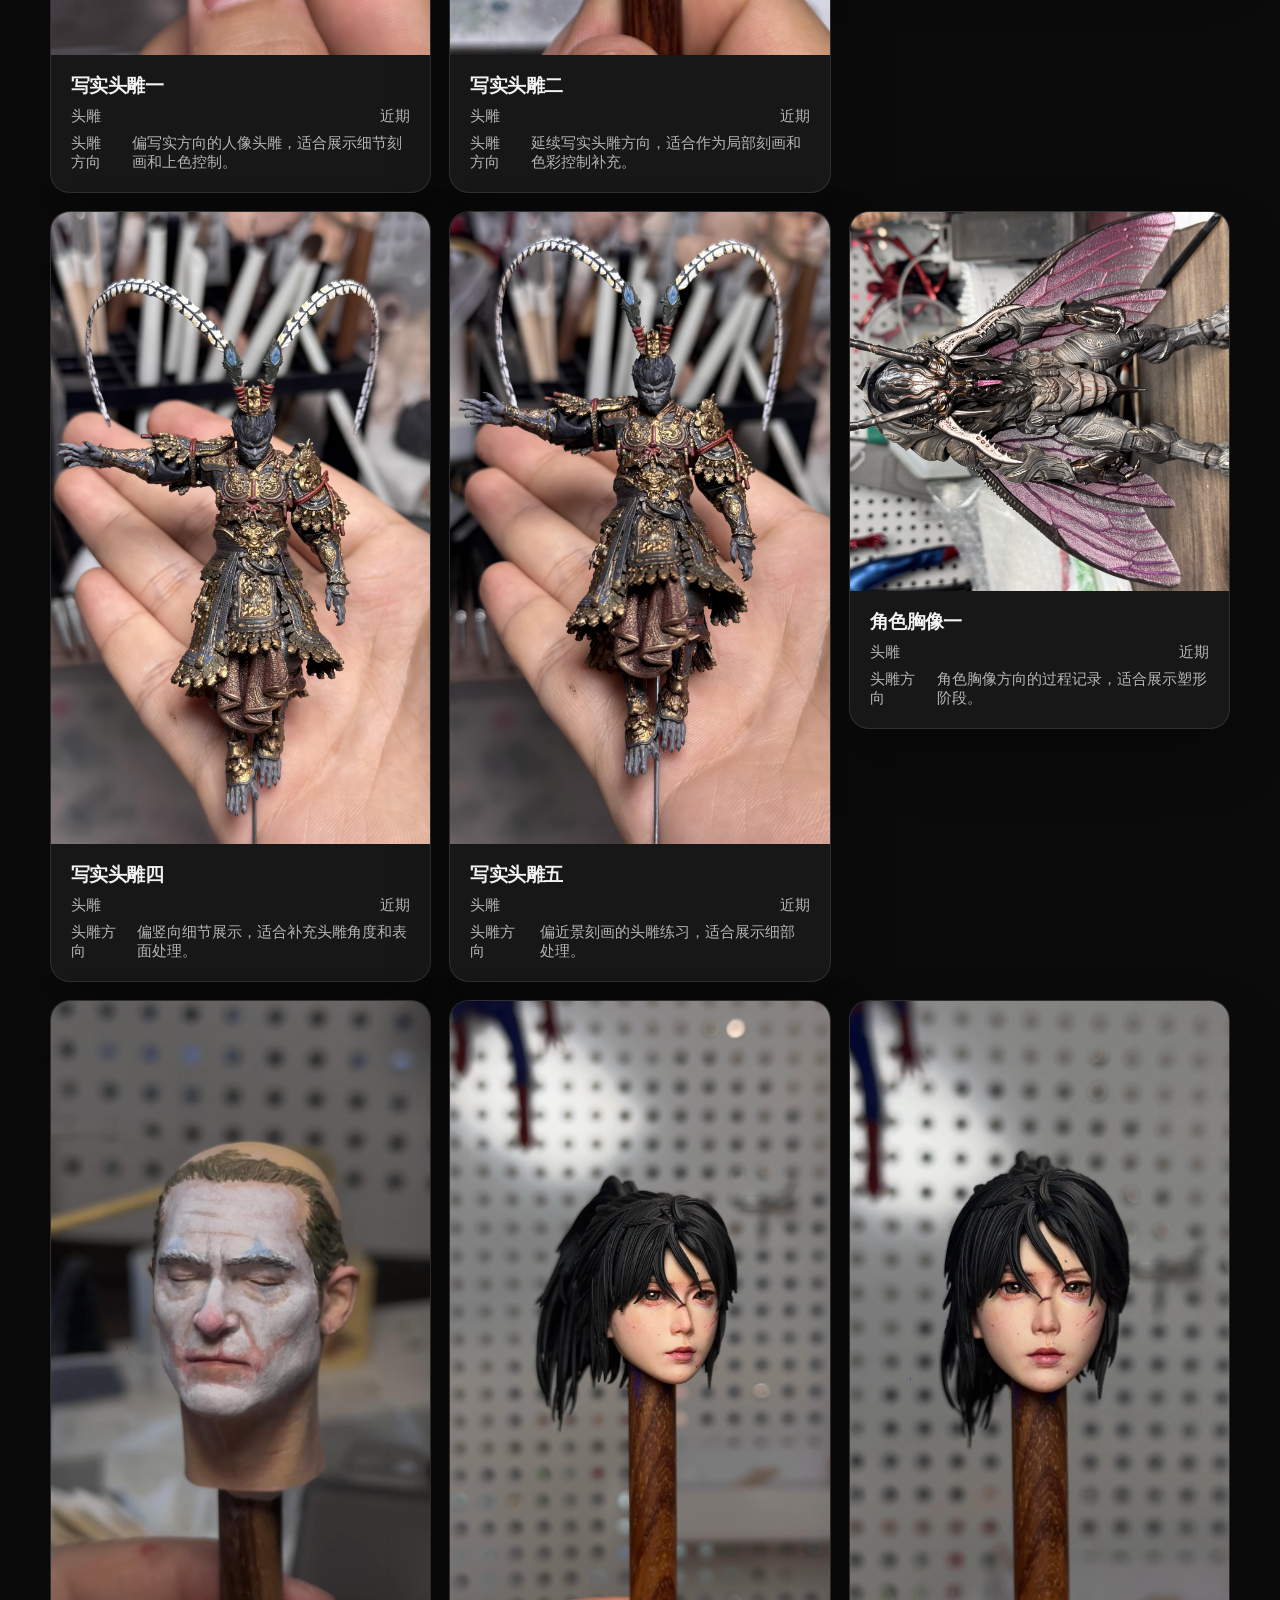
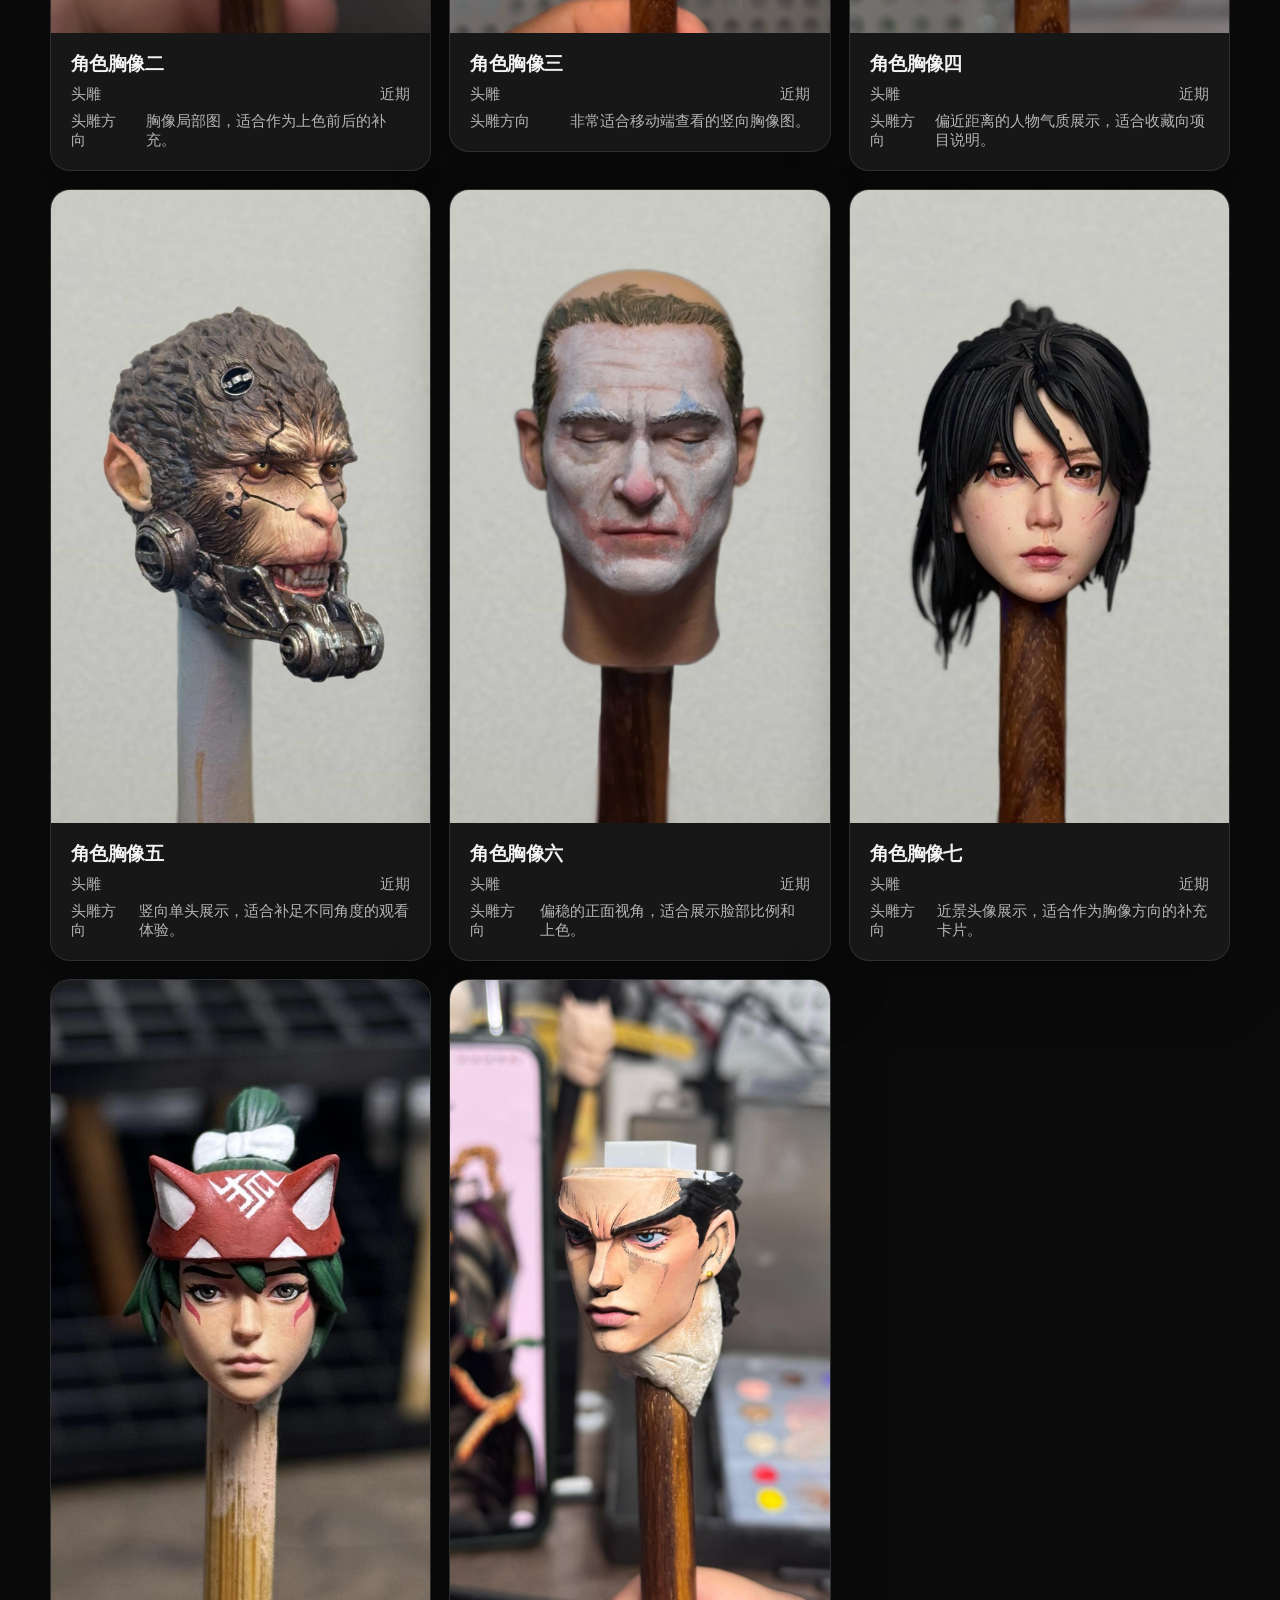
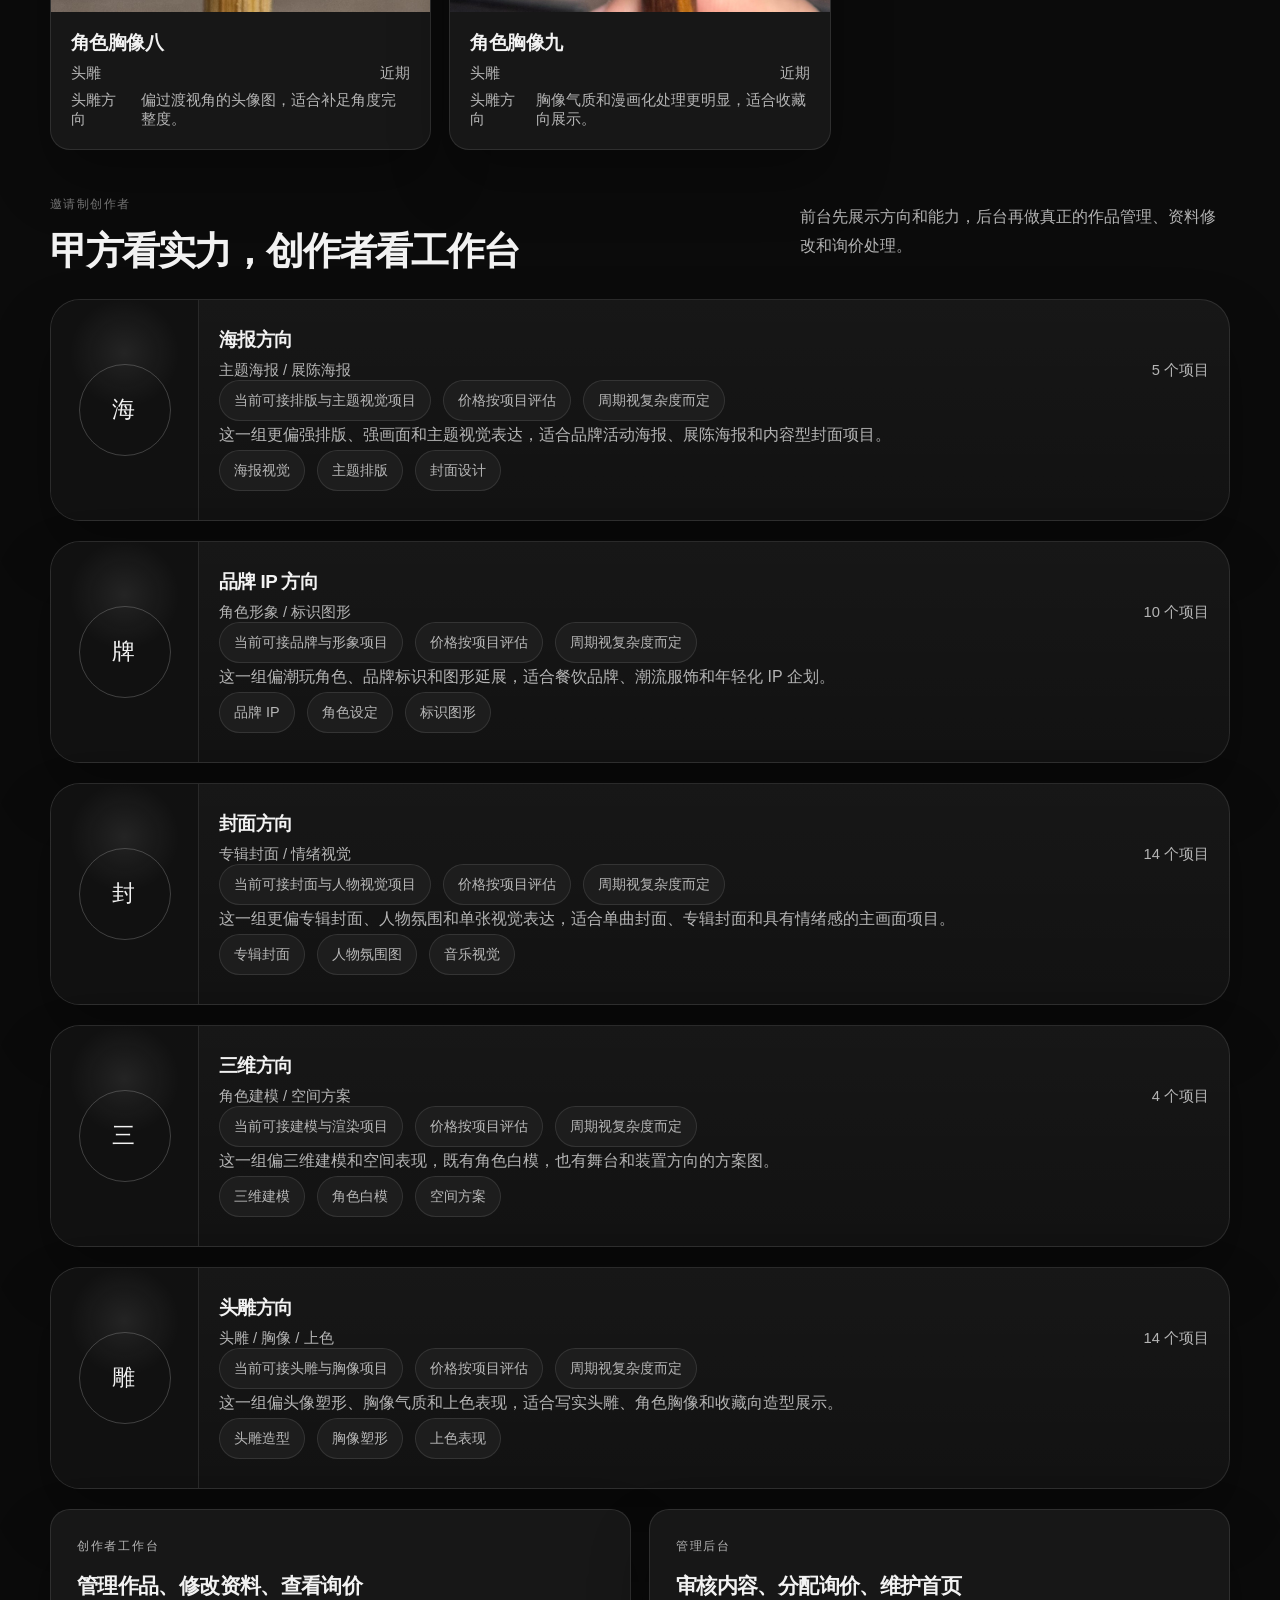
==== commit 6d97c91e: "Replace demand form with simple contact section" ====
--- a/index.html
+++ b/index.html
@@ -24,12 +24,12 @@
           <a href="#home">首页</a>
           <a href="#services">找服务</a>
           <a href="#works">看作品</a>
-          <a href="#inquiry">发需求</a>
+          <a href="#contact">联系</a>
           <a href="./creator.html">创作者入口</a>
         </nav>
         <div class="header-actions">
           <a class="header-link" href="./admin.html">管理后台</a>
-          <button class="header-cta" type="button" data-open-inquiry>直接发需求</button>
+          <button class="header-cta" type="button" data-open-inquiry>联系工作室</button>
         </div>
       </header>
 
@@ -42,11 +42,11 @@
               <span>工作室</span>
             </h1>
             <p class="hero-text">
-              甲方先通过作品判断气质，再通过作者判断是否合适，最后直接发需求。创作者则通过独立工作台管理作品、资料和收到的询价。
+              甲方先通过作品判断气质，再通过作者判断是否合适，最后直接联系工作室。创作者则通过独立工作台管理作品和资料。
             </p>
             <div class="hero-actions">
               <a class="button button-solid" href="#works">先看作品</a>
-              <button class="button button-ghost" type="button" data-open-inquiry>直接发需求</button>
+              <button class="button button-ghost" type="button" data-open-inquiry>联系工作室</button>
               <a class="button button-ghost" href="./creator.html">创作者入口</a>
             </div>
             <div class="hero-tags">
@@ -89,7 +89,7 @@
               <p>适合新品牌、产品包装、标识图形和系统视觉。</p>
               <div class="service-actions">
                 <button class="button button-ghost" type="button" data-filter-and-scroll="品牌IP">看相关作品</button>
-                <button class="button button-solid" type="button" data-open-inquiry data-prefill-service="品牌设计">发品牌需求</button>
+                <button class="button button-solid" type="button" data-open-inquiry>联系工作室</button>
               </div>
             </article>
             <article class="service-card">
@@ -98,7 +98,7 @@
               <p>适合展陈海报、活动海报和内容型主视觉。</p>
               <div class="service-actions">
                 <button class="button button-ghost" type="button" data-filter-and-scroll="海报视觉">看相关作品</button>
-                <button class="button button-solid" type="button" data-open-inquiry data-prefill-service="海报视觉">发海报需求</button>
+                <button class="button button-solid" type="button" data-open-inquiry>联系工作室</button>
               </div>
             </article>
             <article class="service-card">
@@ -107,7 +107,7 @@
               <p>适合人物封面、单曲视觉、数字封套和氛围型画面。</p>
               <div class="service-actions">
                 <button class="button button-ghost" type="button" data-filter-and-scroll="专辑封面">看相关作品</button>
-                <button class="button button-solid" type="button" data-open-inquiry data-prefill-service="专辑封面">发封面需求</button>
+                <button class="button button-solid" type="button" data-open-inquiry>联系工作室</button>
               </div>
             </article>
             <article class="service-card">
@@ -116,7 +116,7 @@
               <p>适合潮玩角色、餐饮品牌、标识图形和人物化表达。</p>
               <div class="service-actions">
                 <button class="button button-ghost" type="button" data-filter-and-scroll="品牌IP">看相关作品</button>
-                <button class="button button-solid" type="button" data-open-inquiry data-prefill-service="品牌IP">发IP需求</button>
+                <button class="button button-solid" type="button" data-open-inquiry>联系工作室</button>
               </div>
             </article>
             <article class="service-card">
@@ -125,7 +125,7 @@
               <p>适合角色白模、舞台空间、材质表现和三维视觉。</p>
               <div class="service-actions">
                 <button class="button button-ghost" type="button" data-filter-and-scroll="三维建模">看相关作品</button>
-                <button class="button button-solid" type="button" data-open-inquiry data-prefill-service="三维建模">发三维需求</button>
+                <button class="button button-solid" type="button" data-open-inquiry>联系工作室</button>
               </div>
             </article>
             <article class="service-card">
@@ -134,7 +134,7 @@
               <p>适合写实头雕、角色胸像、收藏向造型和上色展示。</p>
               <div class="service-actions">
                 <button class="button button-ghost" type="button" data-filter-and-scroll="头雕">看相关作品</button>
-                <button class="button button-solid" type="button" data-open-inquiry data-prefill-service="头雕概念">发头雕需求</button>
+                <button class="button button-solid" type="button" data-open-inquiry>联系工作室</button>
               </div>
             </article>
           </div>
@@ -176,8 +176,8 @@
             </article>
             <article class="flow-card">
               <span>03</span>
-              <h3>直接发需求</h3>
-              <p>不注册也能发需求，工作室先统一承接，再决定分配给哪位创作者。</p>
+              <h3>直接联系工作室</h3>
+              <p>不需要注册和下单流程，先看作品，再通过联系方式和二维码进入沟通。</p>
             </article>
           </div>
         </section>
@@ -195,7 +195,7 @@
           <div class="works-toolbar">
             <div class="filter-row" id="filterRow"></div>
             <div class="toolbar-actions">
-              <button class="button button-ghost" type="button" data-open-inquiry>看完后直接发需求</button>
+              <button class="button button-ghost" type="button" data-open-inquiry>看完后联系工作室</button>
               <a class="button button-ghost" href="./creator.html">我是创作者</a>
             </div>
           </div>
@@ -229,65 +229,43 @@
           </div>
         </section>
 
-        <section class="section inquiry-section" id="inquiry">
-          <div class="section-heading">
-            <div>
-              <p class="section-kicker">发需求</p>
-              <h2>先留需求，不必先注册</h2>
-            </div>
-            <p class="section-copy">
-              当前只展示甲方发需求的入口结构，不做真实提交流程。重点是让你先看清楚前台应该怎么引导甲方填写需求。
-            </p>
-          </div>
-          <div class="inquiry-layout">
-            <div class="inquiry-panel">
-              <p class="inquiry-note">展示用需求入口</p>
-              <h3>先统一收需求，再由工作室分配给合适的创作者</h3>
-              <ul class="inquiry-points">
-                <li>不强制注册，先发需求就行</li>
-                <li>可以先选服务方向，再看作品和作者</li>
-                <li>管理员先接住线索，再分配给邀请制创作者</li>
-              </ul>
-            </div>
-            <form class="inquiry-form" id="inquiryForm">
-              <label>
-                项目类型
-                <select id="serviceSelect">
-                  <option>品牌设计</option>
-                  <option>海报视觉</option>
-                  <option>专辑封面</option>
-                  <option>品牌IP</option>
-                  <option>三维建模</option>
-                  <option>头雕概念</option>
-                </select>
-              </label>
-              <label>
-                预算区间
-                <select>
-                  <option>3 千 - 8 千</option>
-                  <option>8 千 - 2 万</option>
-                  <option>2 万 - 5 万</option>
-                  <option>5 万以上</option>
-                </select>
-              </label>
-              <label>
-                希望交付时间
-                <input type="text" placeholder="例如：三周内 / 6 月中旬前" />
-              </label>
-              <label>
-                项目描述
-                <textarea rows="5" placeholder="一句话写清楚项目类型、给谁看、希望什么气质。"></textarea>
-              </label>
-              <label>
-                联系方式
-                <input type="text" placeholder="微信 / 手机 / 邮箱" />
-              </label>
-              <label>
-                指定作者
-                <input type="text" placeholder="可选：不指定则由工作室推荐" />
-              </label>
-              <button class="button button-solid" type="button">需求入口展示</button>
-            </form>
+        <section class="section inquiry-section" id="contact">
+          <div class="section-heading">
+            <div>
+              <p class="section-kicker">联系工作室</p>
+              <h2>看完作品，直接沟通</h2>
+            </div>
+            <p class="section-copy">
+              当前前台不做下单和提交逻辑，只保留最直接的联系方式和二维码，让甲方看完作品后马上能联系你。
+            </p>
+          </div>
+          <div class="contact-layout">
+            <div class="contact-card">
+              <p class="inquiry-note">工作室联系方式</p>
+              <h3>先加联系方式，再聊项目</h3>
+              <div class="contact-list">
+                <div class="contact-item">
+                  <span>微信</span>
+                  <strong>待替换为你的微信号</strong>
+                </div>
+                <div class="contact-item">
+                  <span>邮箱</span>
+                  <strong>待替换为你的工作邮箱</strong>
+                </div>
+                <div class="contact-item">
+                  <span>备注</span>
+                  <strong>联系时可以直接说明是品牌 / 海报 / 封面 / 三维 / 头雕需求</strong>
+                </div>
+              </div>
+            </div>
+            <div class="contact-card contact-qr-card">
+              <p class="inquiry-note">二维码</p>
+              <h3>二维码待替换</h3>
+              <div class="qr-placeholder">
+                <div class="qr-grid"></div>
+              </div>
+              <p class="contact-tip">你把微信二维码给我后，我可以直接替换到这里。</p>
+            </div>
           </div>
         </section>
       </main>
--- a/styles.css
+++ b/styles.css
@@ -478,7 +478,8 @@
 .featured-grid,
 .creators-grid,
 .flow-grid,
-.inquiry-layout {
+.inquiry-layout,
+.contact-layout {
   display: grid;
   gap: 20px;
 }
@@ -660,6 +661,82 @@
 .inquiry-layout {
   grid-template-columns: 0.9fr 1.1fr;
   align-items: start;
+}
+
+.contact-layout {
+  grid-template-columns: 1fr 360px;
+  align-items: start;
+}
+
+.contact-card {
+  border: 1px solid var(--line);
+  border-radius: var(--radius-lg);
+  background: linear-gradient(180deg, rgba(255, 255, 255, 0.02), transparent), var(--bg-elevated);
+  box-shadow: var(--shadow);
+  padding: 30px;
+}
+
+.contact-card h3 {
+  margin: 16px 0 18px;
+  font-size: clamp(1.6rem, 3vw, 2.2rem);
+  letter-spacing: -0.04em;
+}
+
+.contact-list {
+  display: grid;
+  gap: 12px;
+}
+
+.contact-item {
+  padding: 16px 18px;
+  border: 1px solid var(--line);
+  border-radius: 18px;
+  background: rgba(255, 255, 255, 0.02);
+}
+
+.contact-item span,
+.contact-tip {
+  color: var(--text-dim);
+  font-size: 0.9rem;
+}
+
+.contact-item strong {
+  display: block;
+  margin-top: 8px;
+  color: var(--text);
+  line-height: 1.7;
+}
+
+.contact-qr-card {
+  text-align: center;
+}
+
+.qr-placeholder {
+  display: grid;
+  place-items: center;
+  width: min(100%, 240px);
+  aspect-ratio: 1 / 1;
+  margin: 0 auto;
+  border: 1px solid var(--line);
+  border-radius: 24px;
+  background:
+    linear-gradient(90deg, rgba(255,255,255,0.03) 1px, transparent 1px),
+    linear-gradient(rgba(255,255,255,0.03) 1px, transparent 1px),
+    #111;
+  background-size: 18px 18px;
+}
+
+.qr-grid {
+  width: 72%;
+  height: 72%;
+  border-radius: 18px;
+  background:
+    radial-gradient(circle at 20% 20%, #f2f2f2 0 12%, transparent 13%),
+    radial-gradient(circle at 80% 20%, #f2f2f2 0 12%, transparent 13%),
+    radial-gradient(circle at 20% 80%, #f2f2f2 0 12%, transparent 13%),
+    linear-gradient(90deg, transparent 0 14%, #f2f2f2 14% 18%, transparent 18% 32%, #f2f2f2 32% 36%, transparent 36% 50%, #f2f2f2 50% 54%, transparent 54% 68%, #f2f2f2 68% 72%, transparent 72%),
+    linear-gradient(transparent 0 14%, #f2f2f2 14% 18%, transparent 18% 32%, #f2f2f2 32% 36%, transparent 36% 50%, #f2f2f2 50% 54%, transparent 54% 68%, #f2f2f2 68% 72%, transparent 72%);
+  opacity: 0.8;
 }
 
 .workspace-main {
@@ -998,7 +1075,8 @@
   .hero,
   .section-heading,
   .inquiry-layout,
-  .workspace-hero {
+  .workspace-hero,
+  .contact-layout {
     grid-template-columns: 1fr;
   }
 
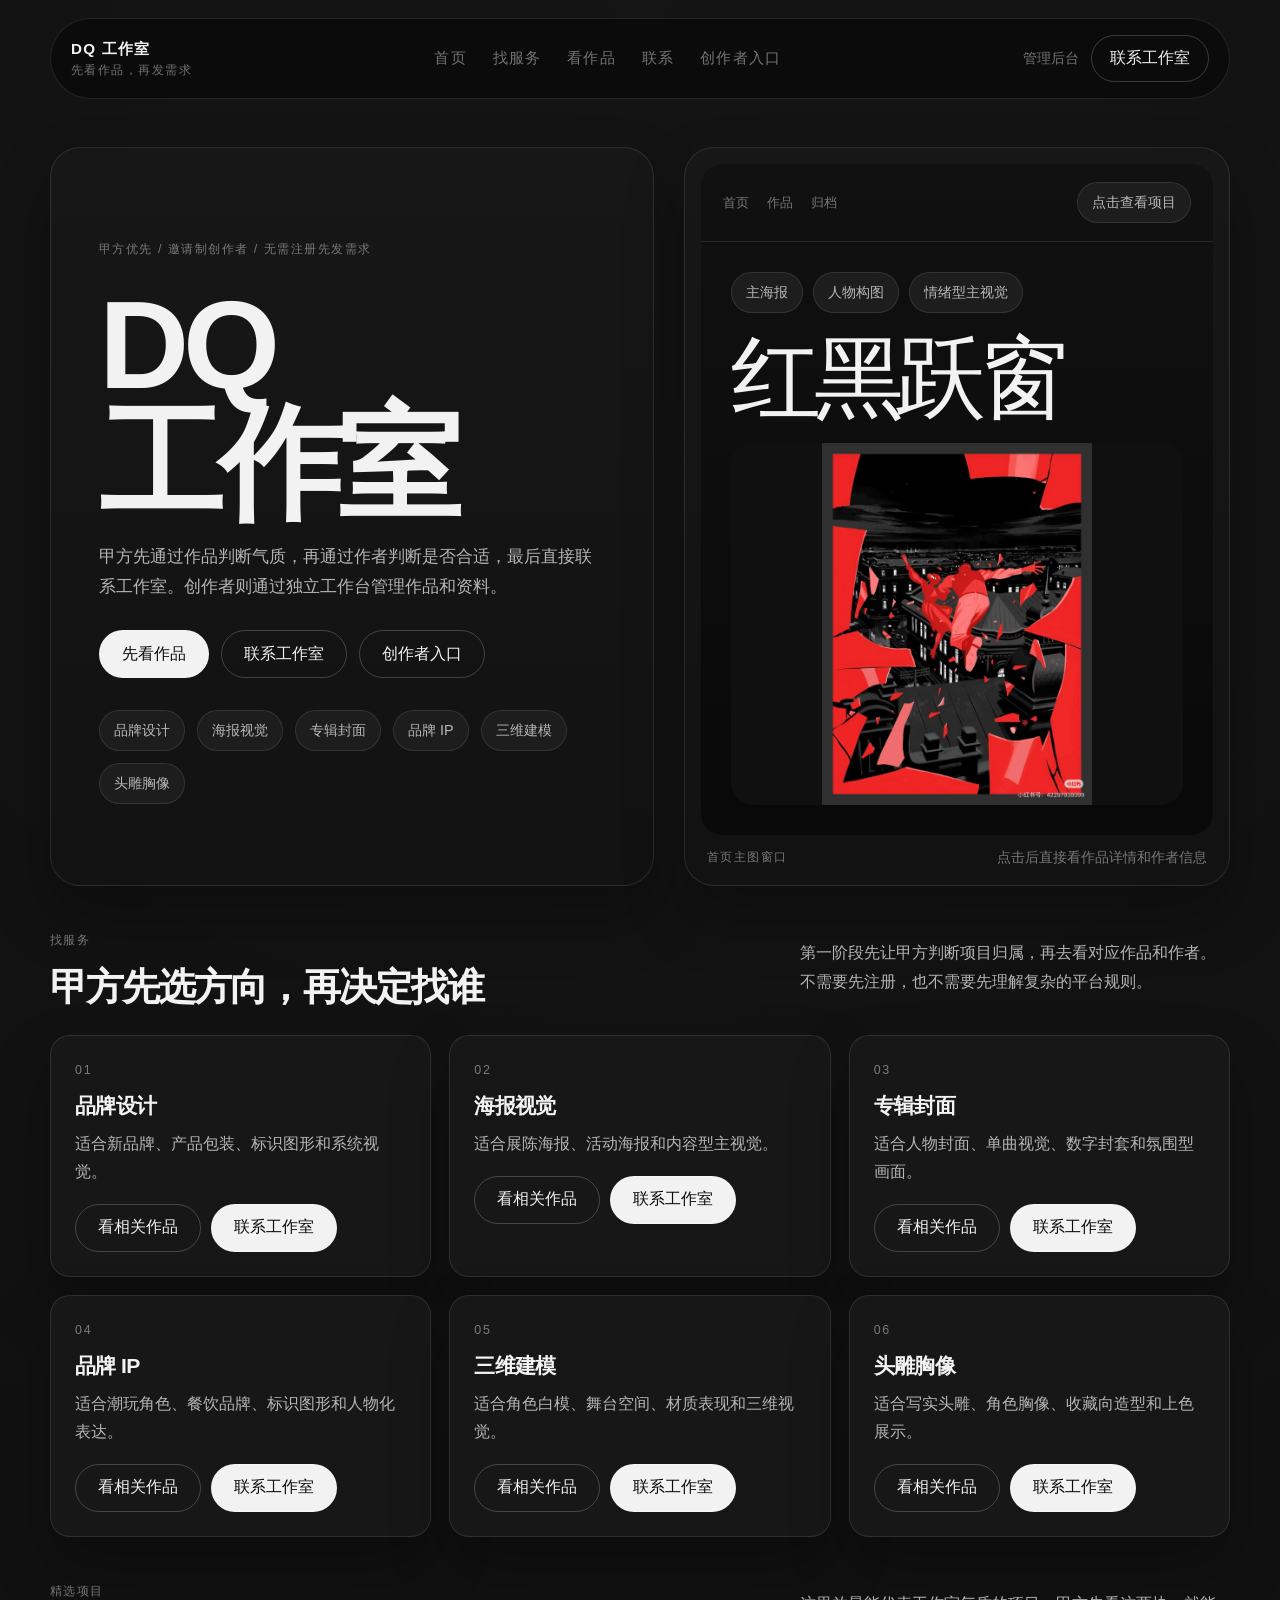
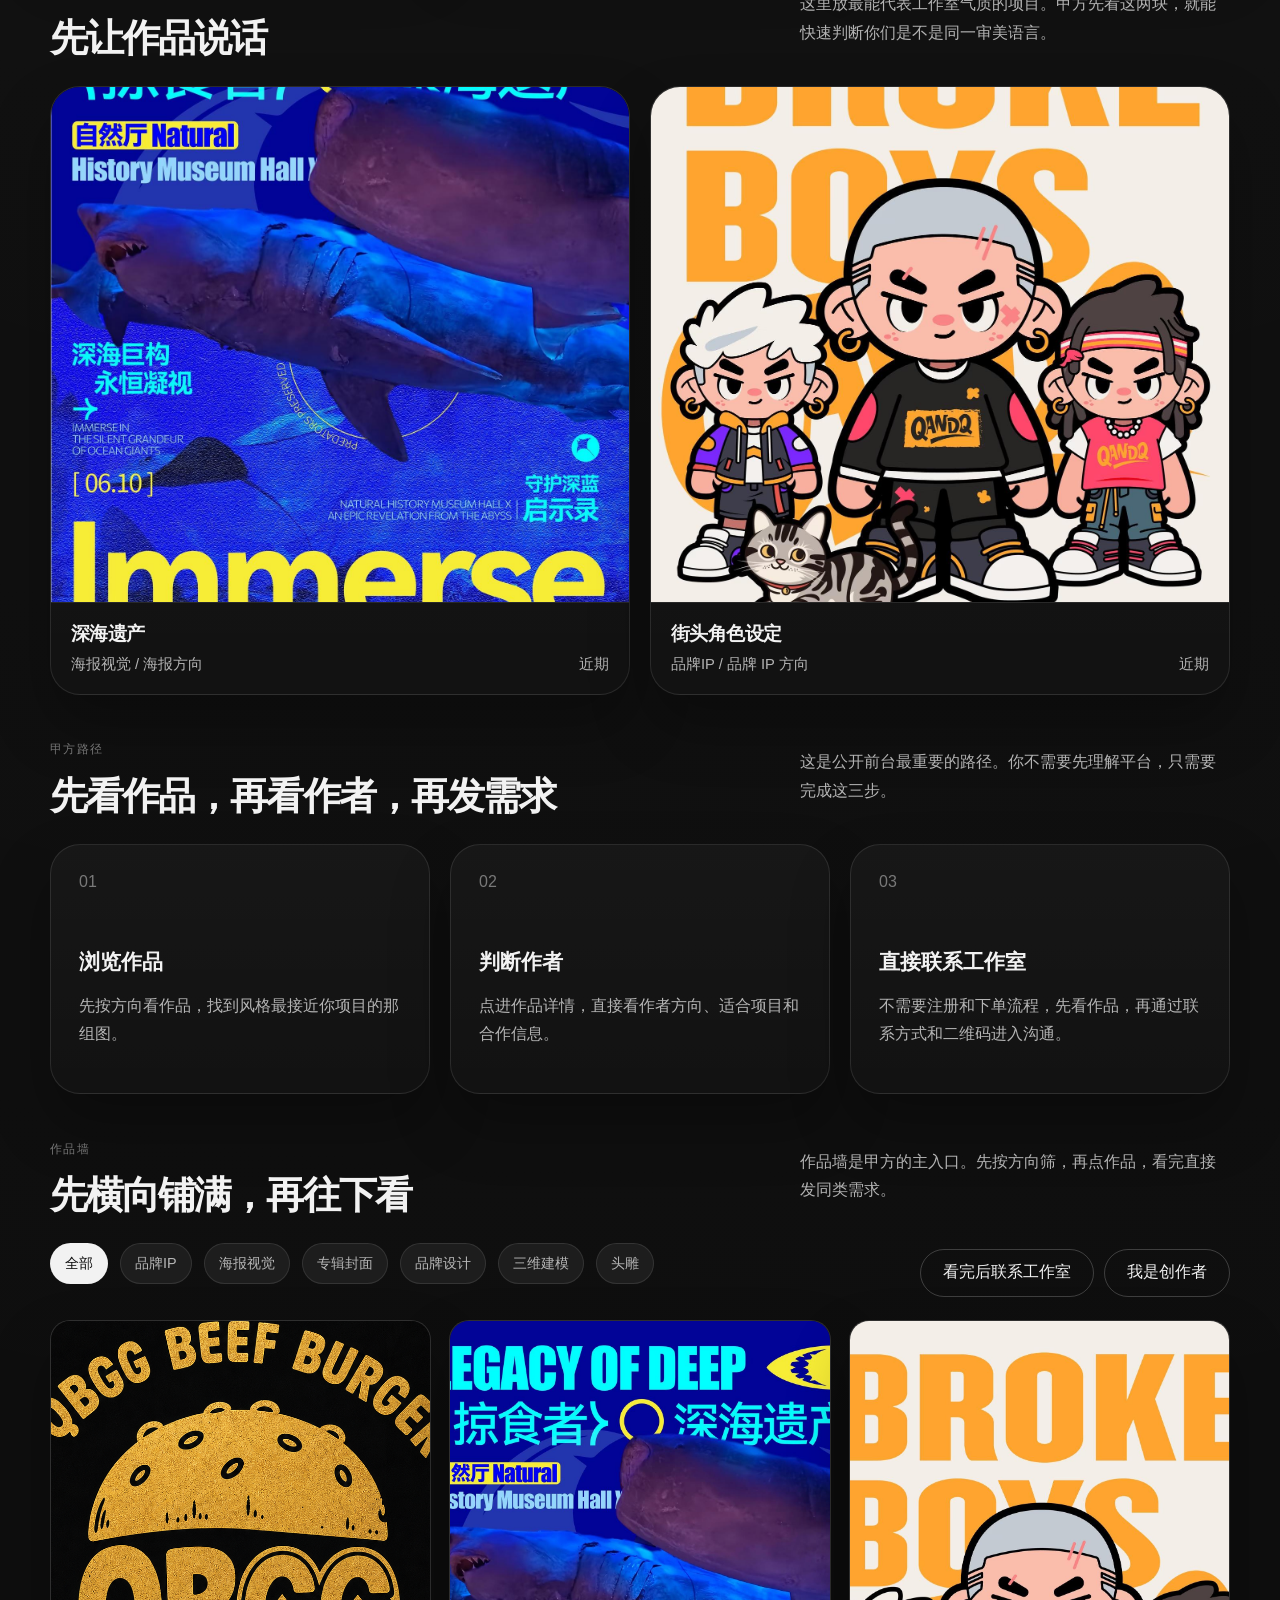
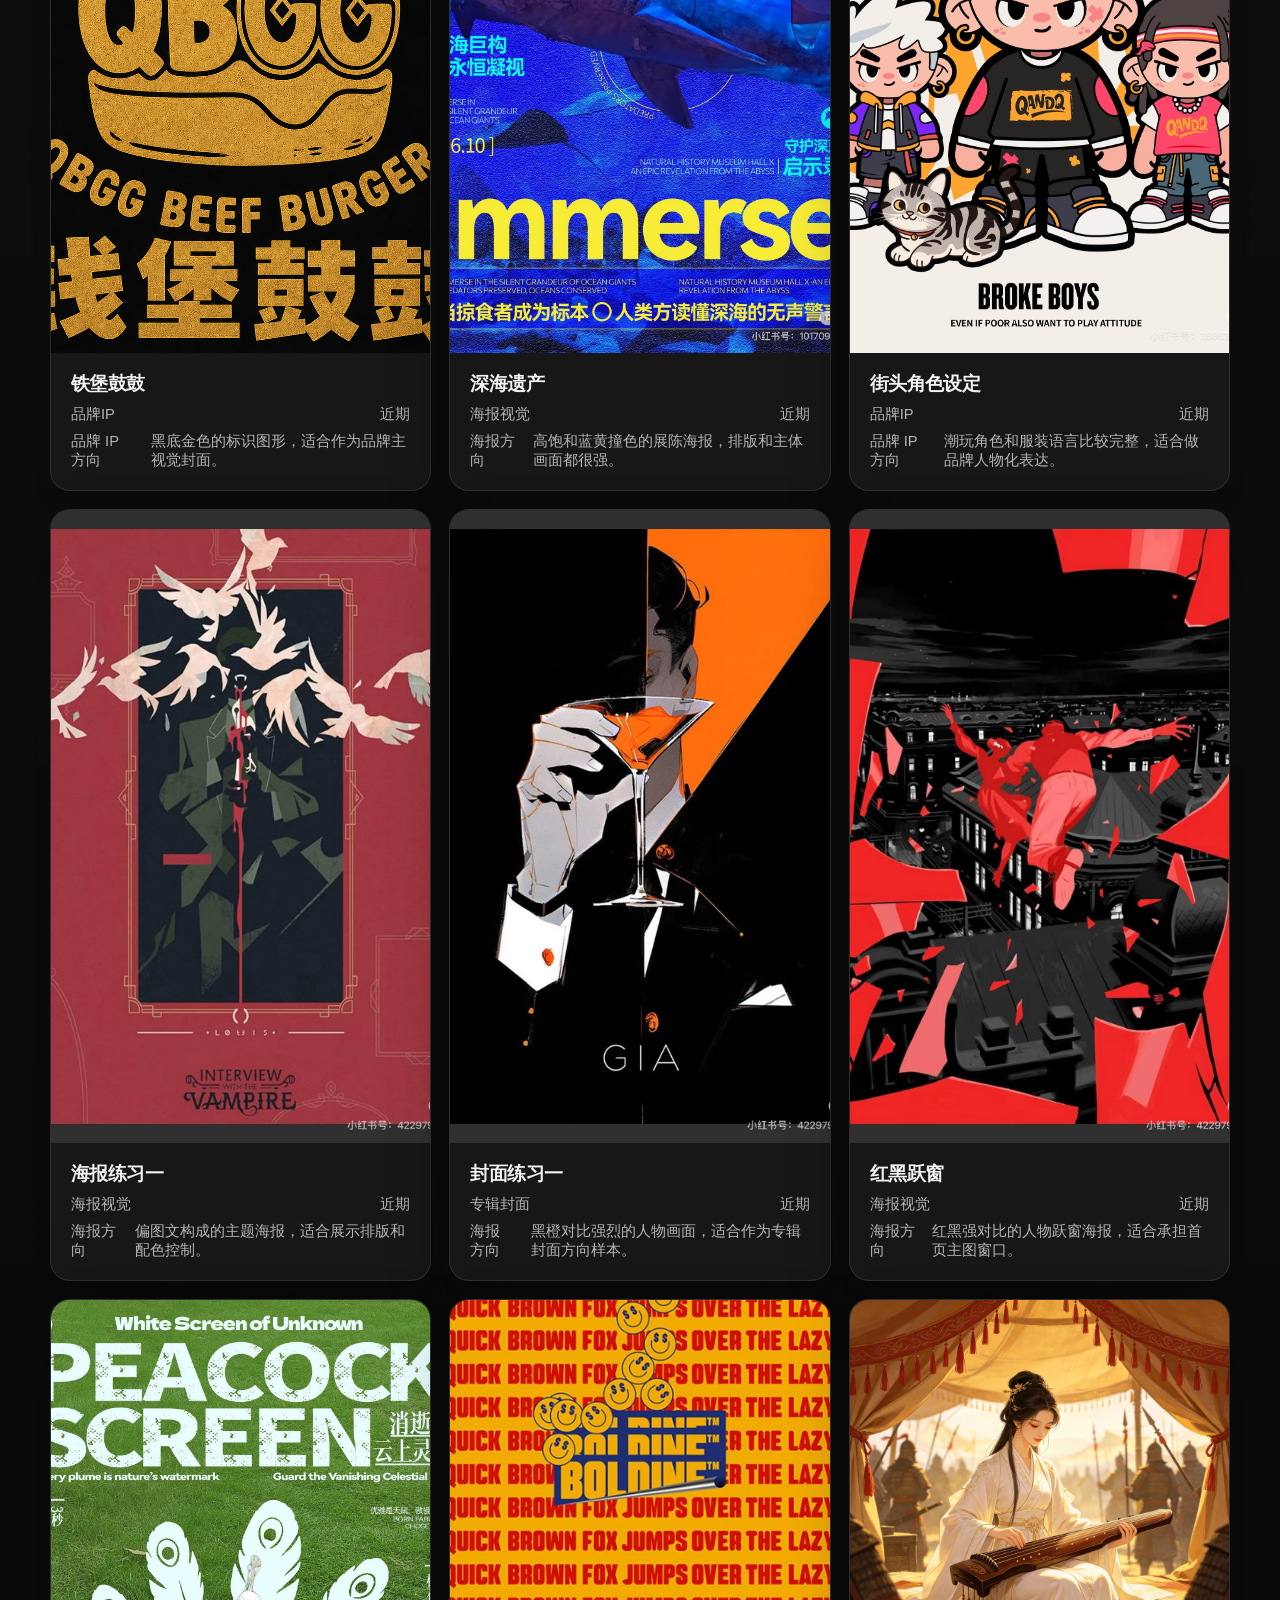
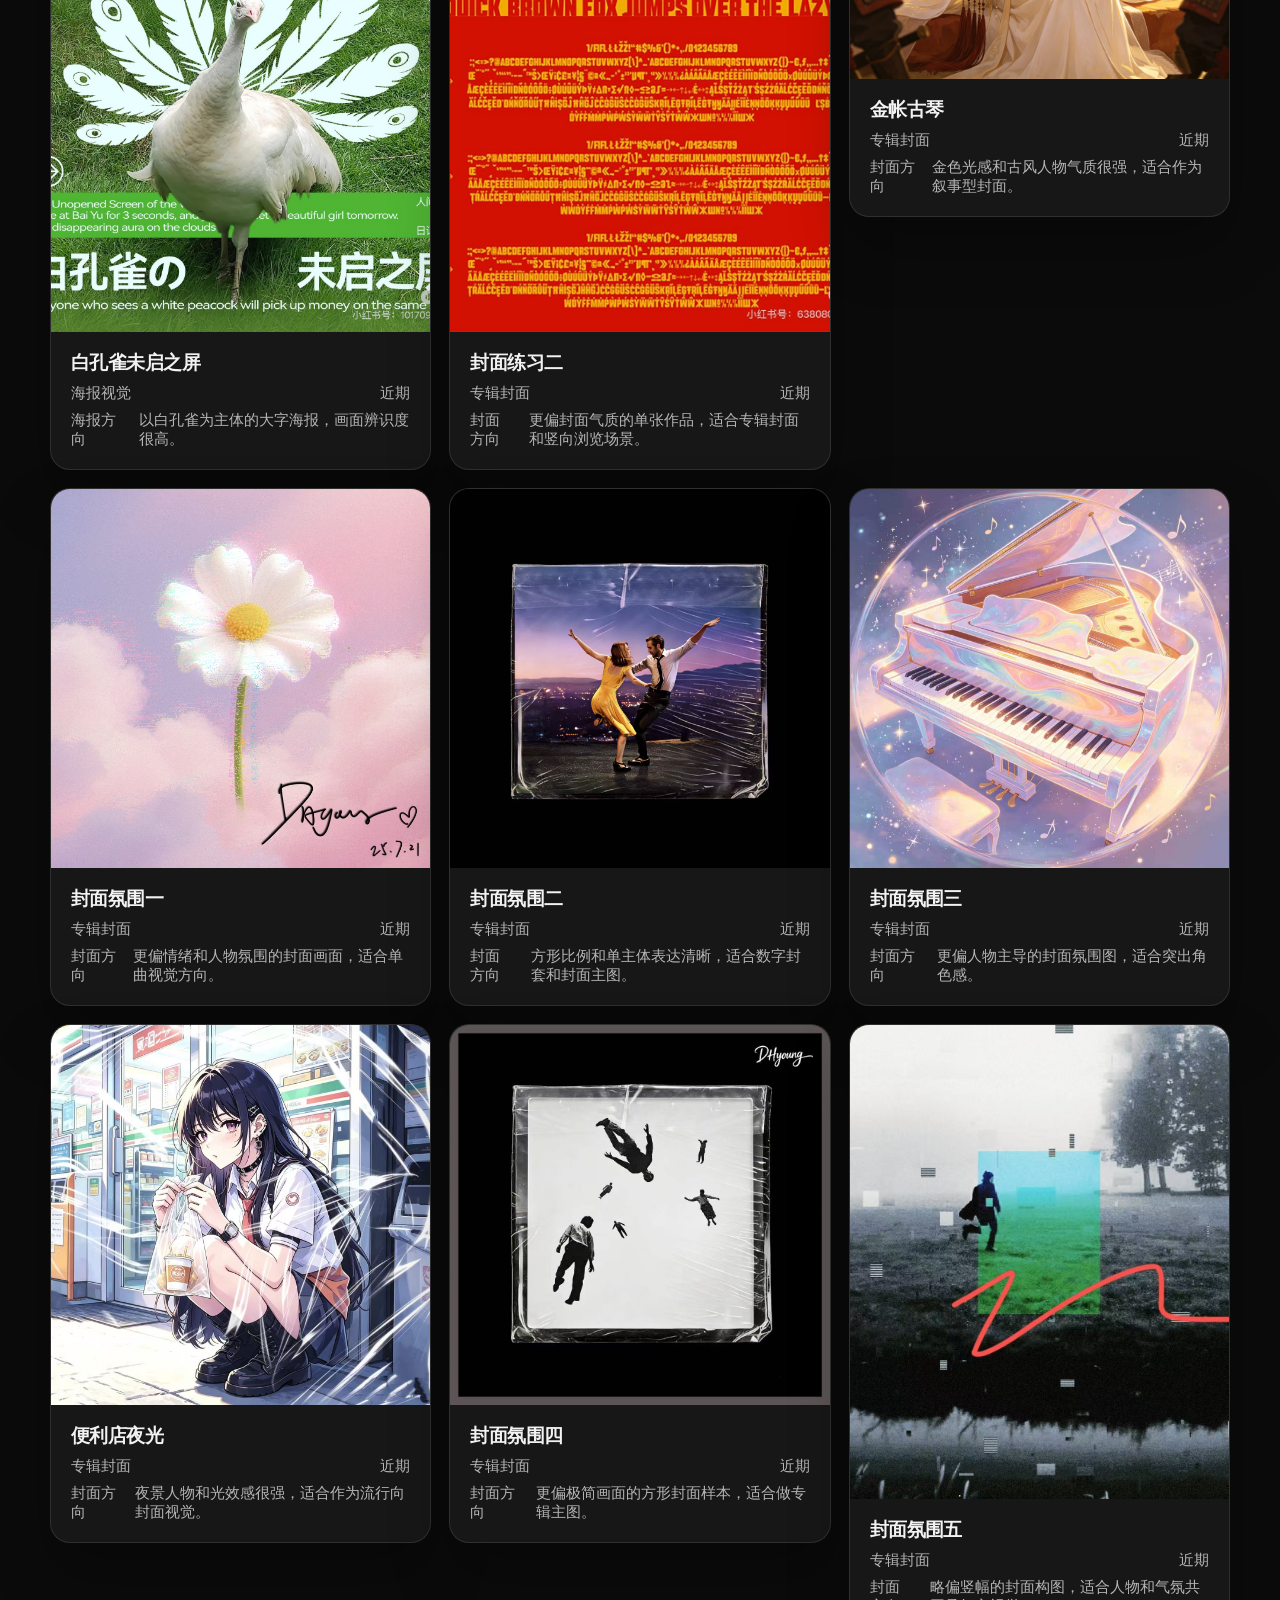
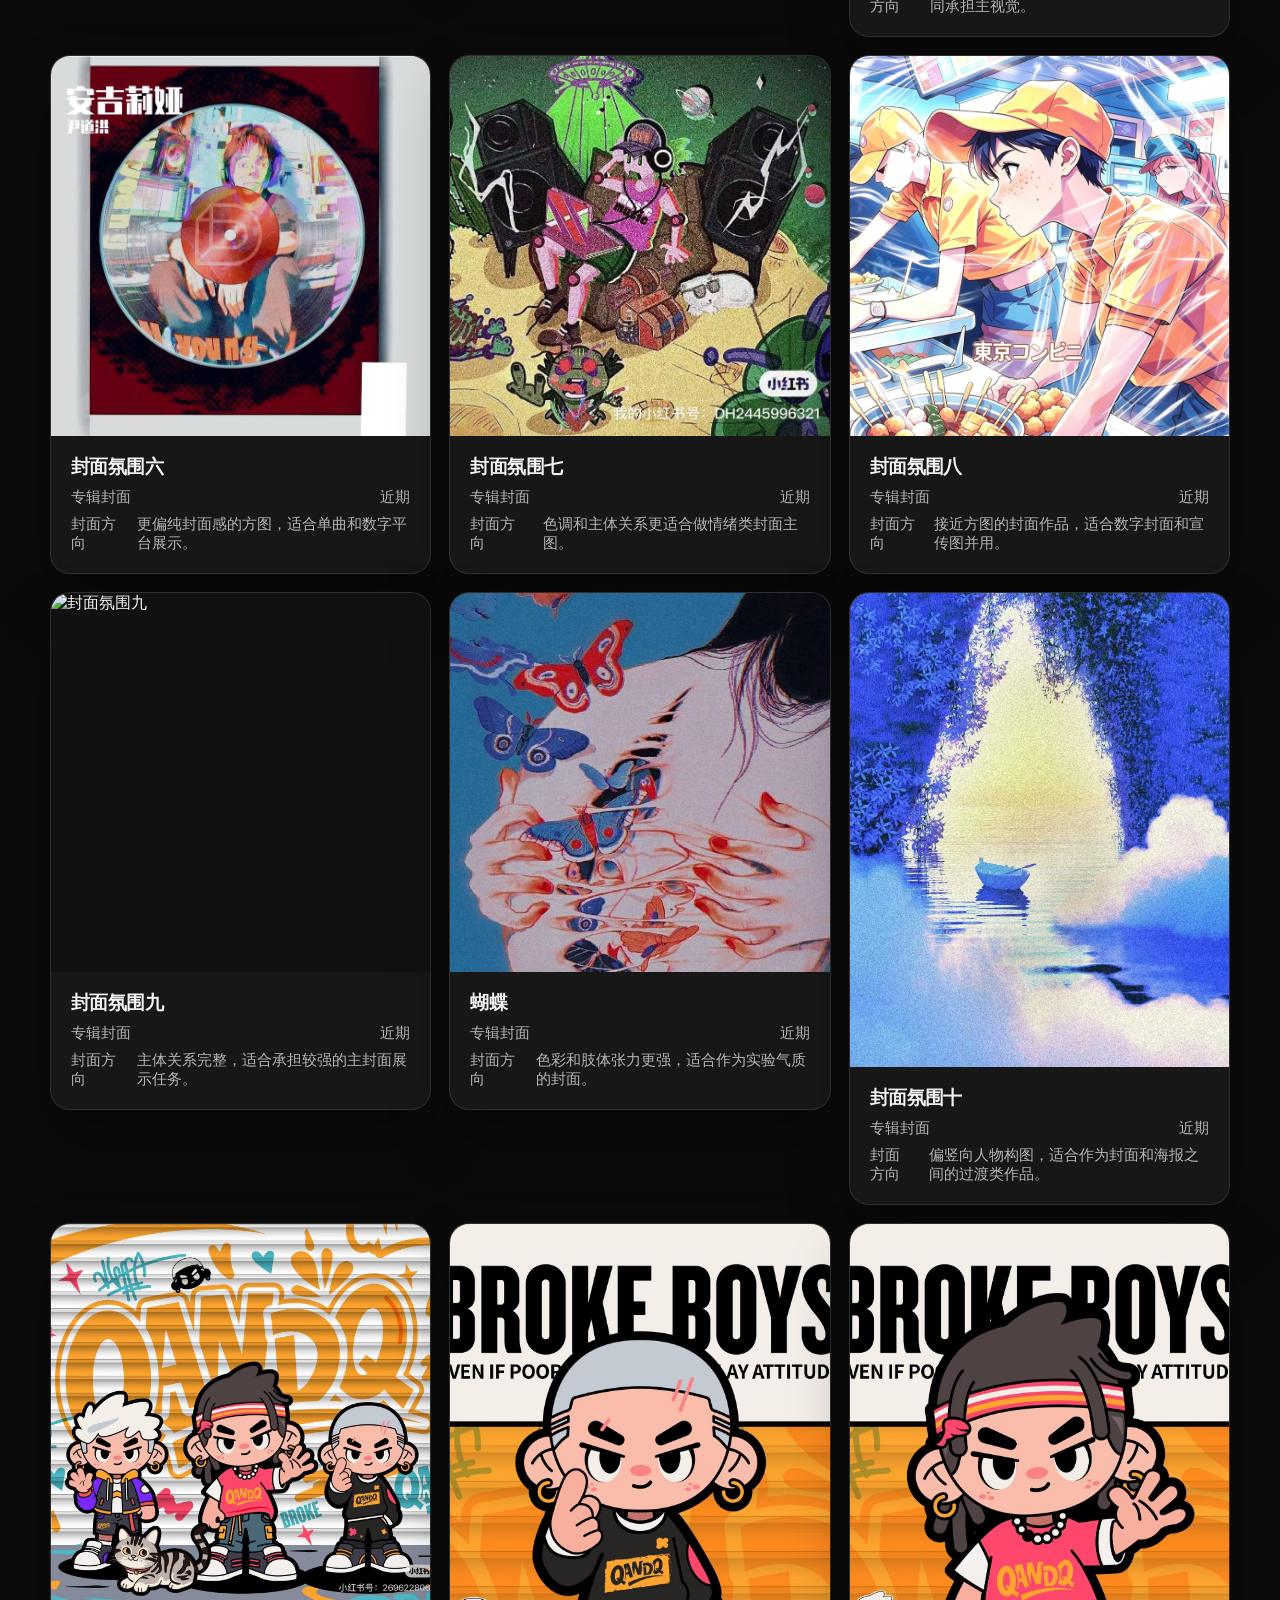
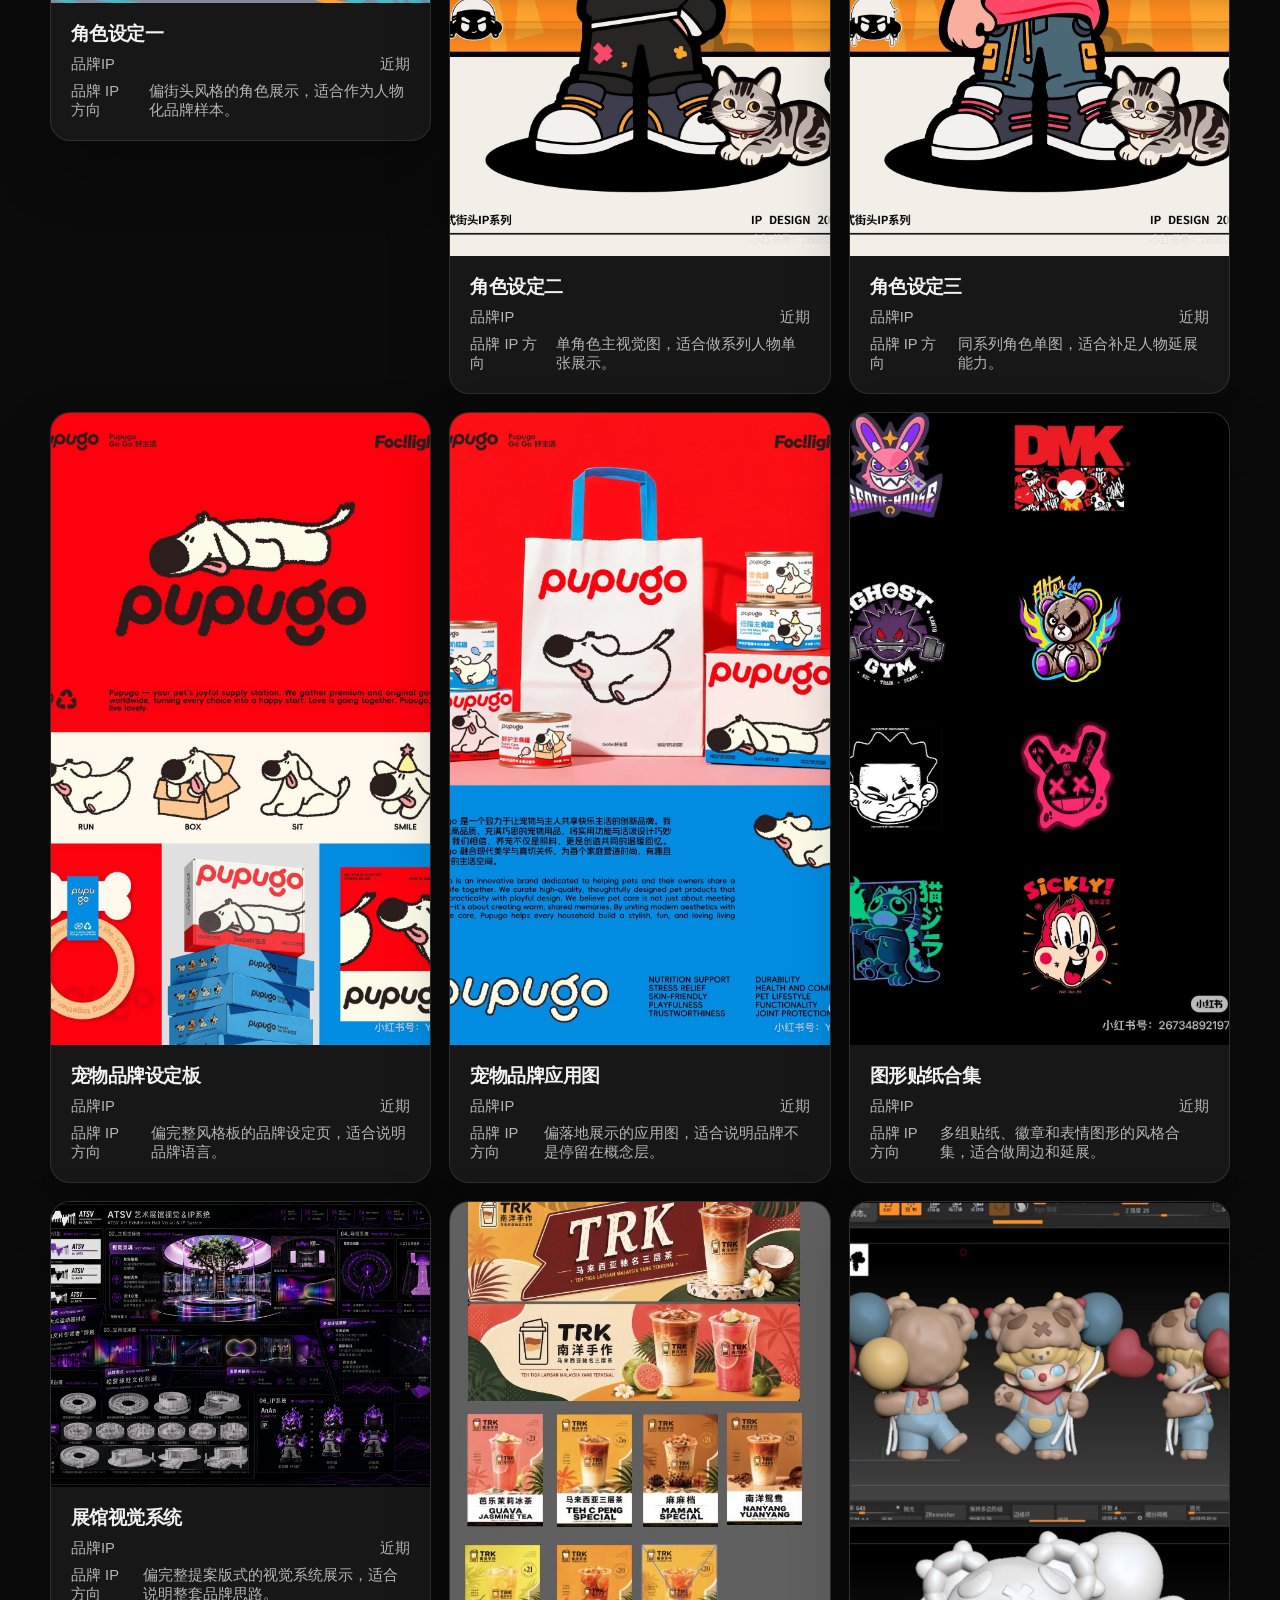
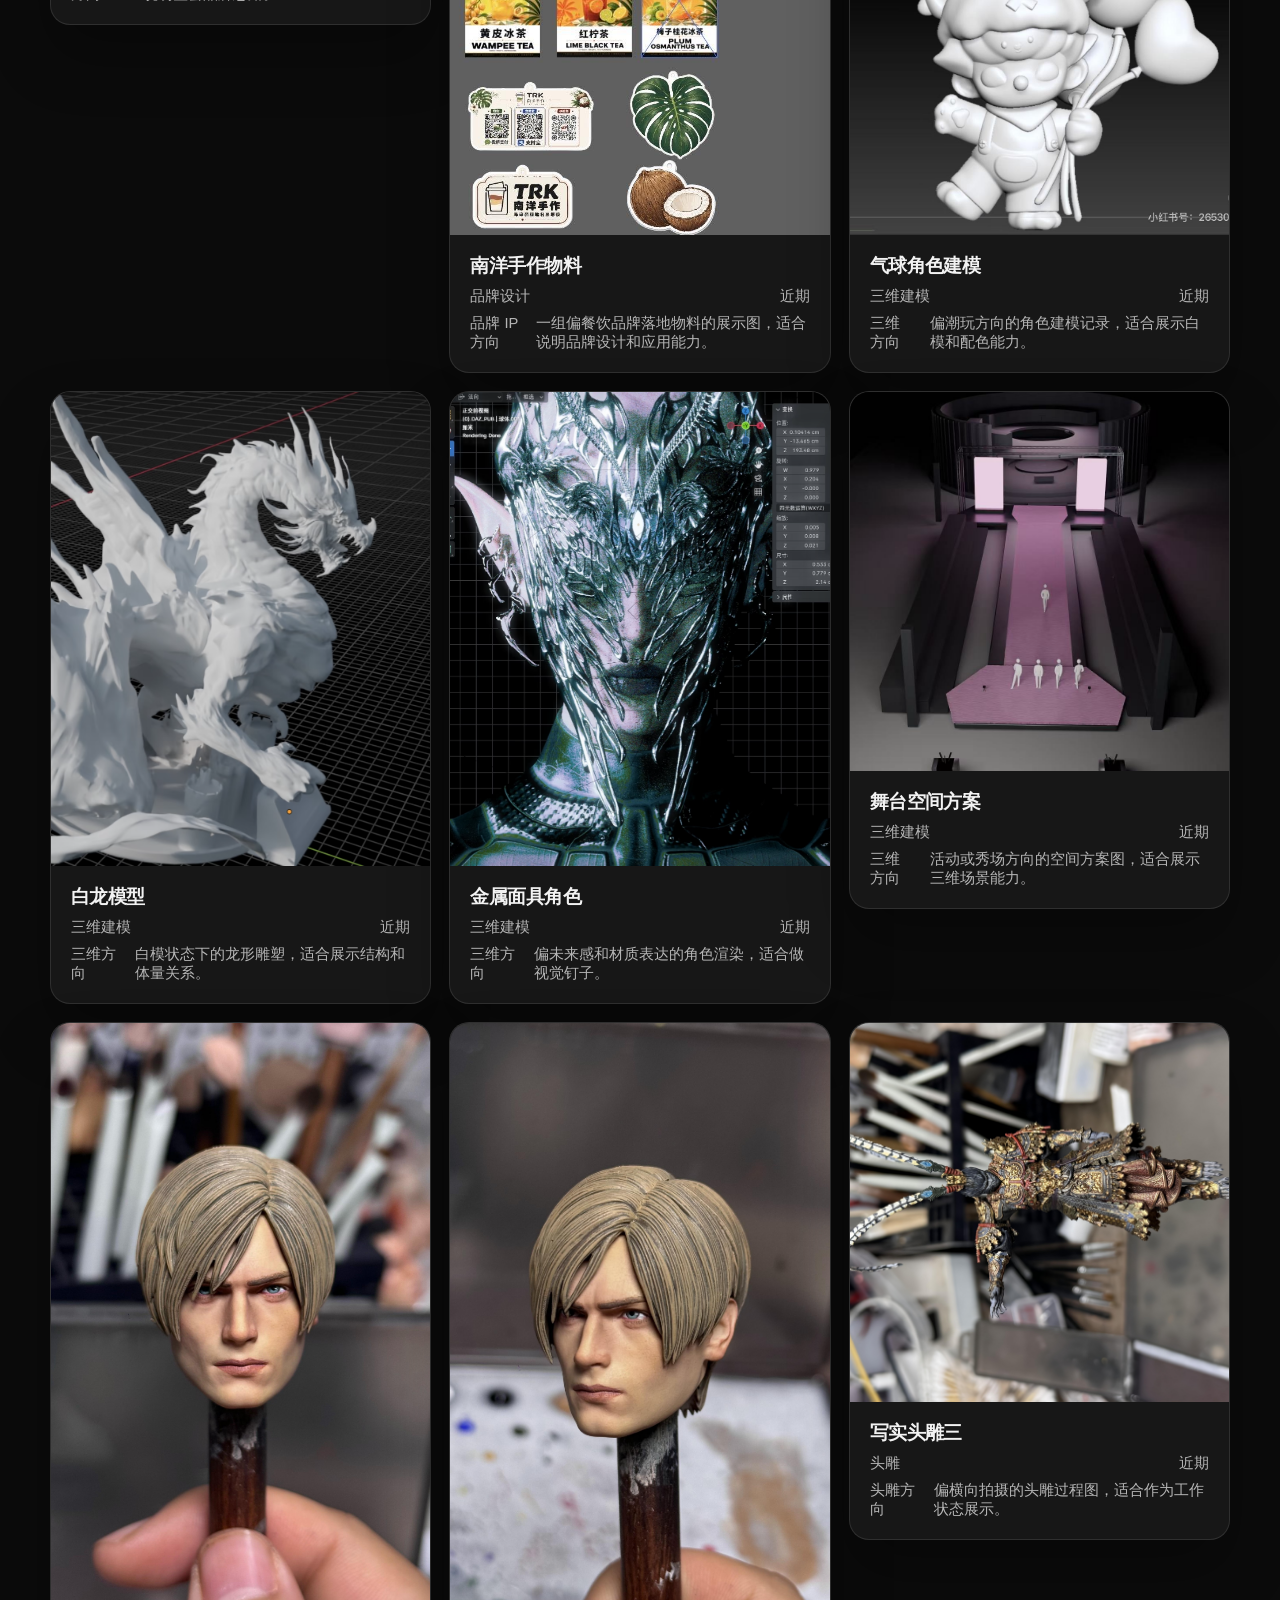
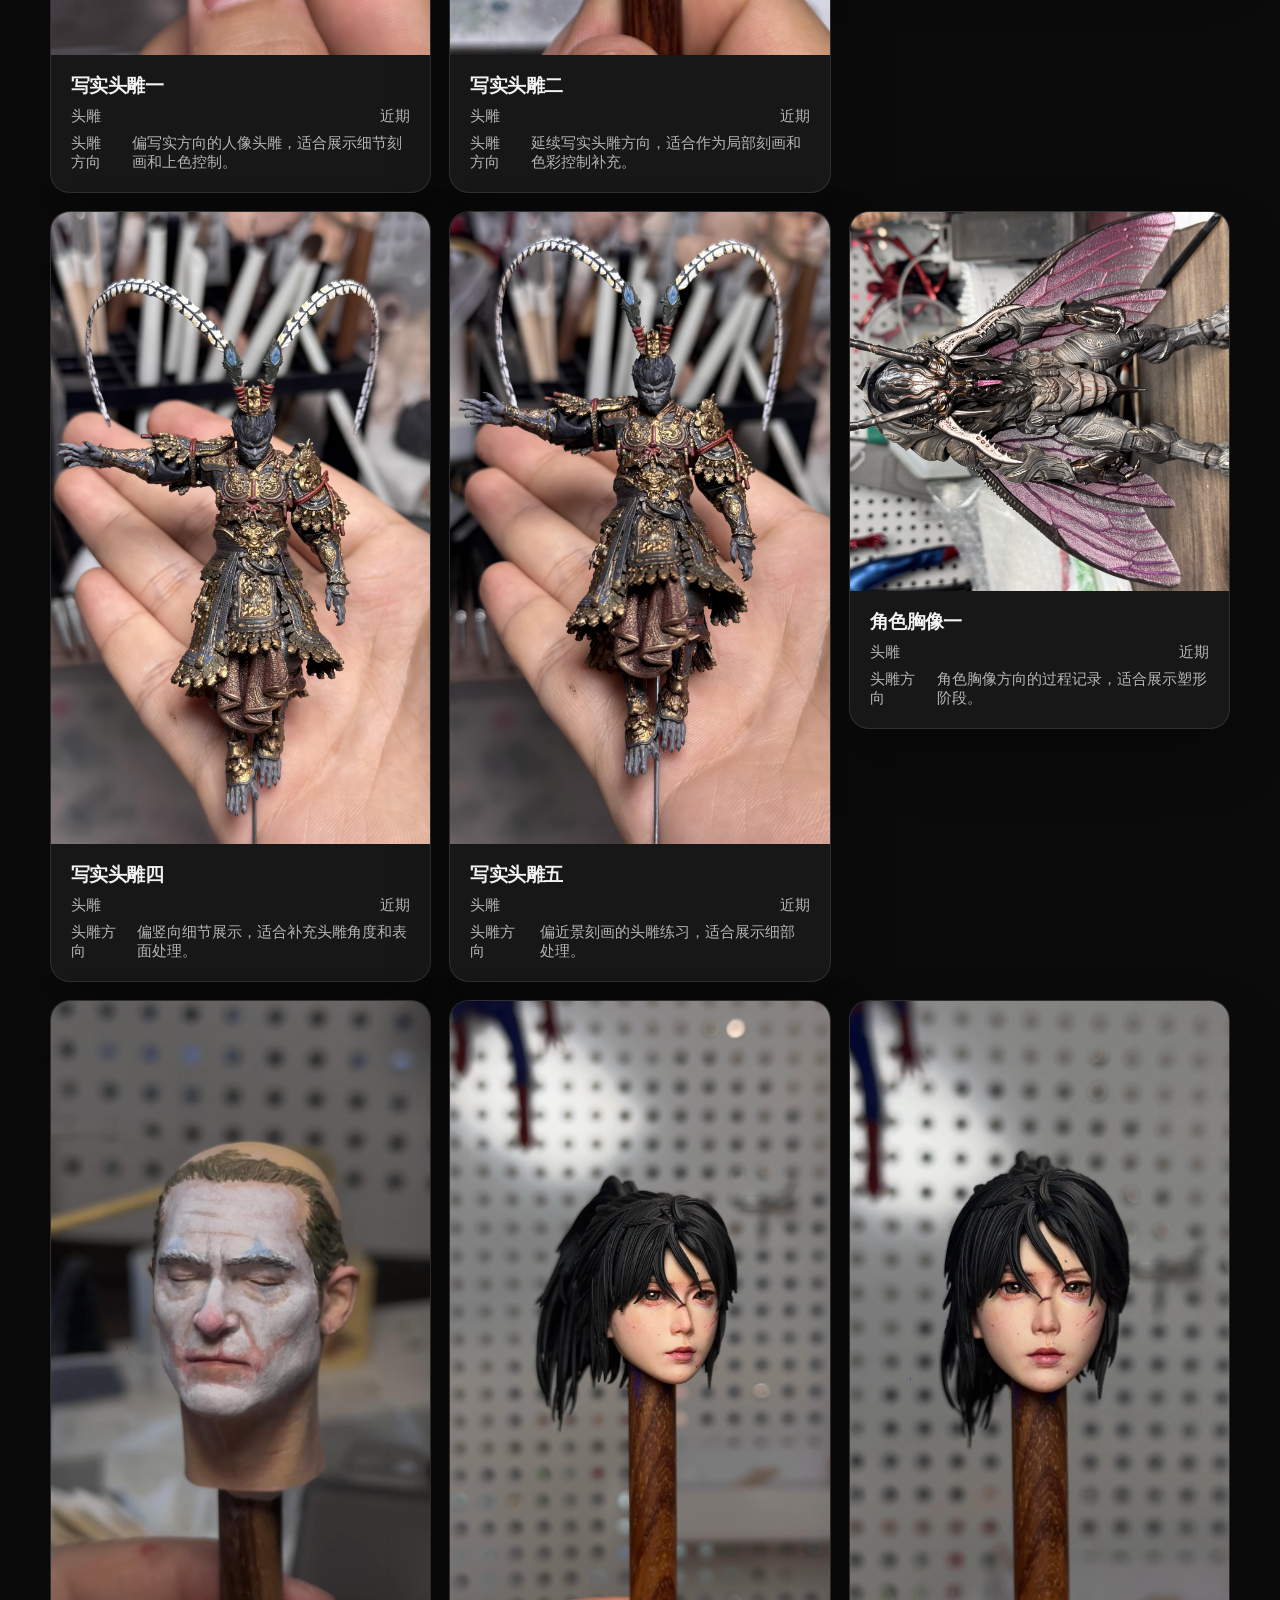
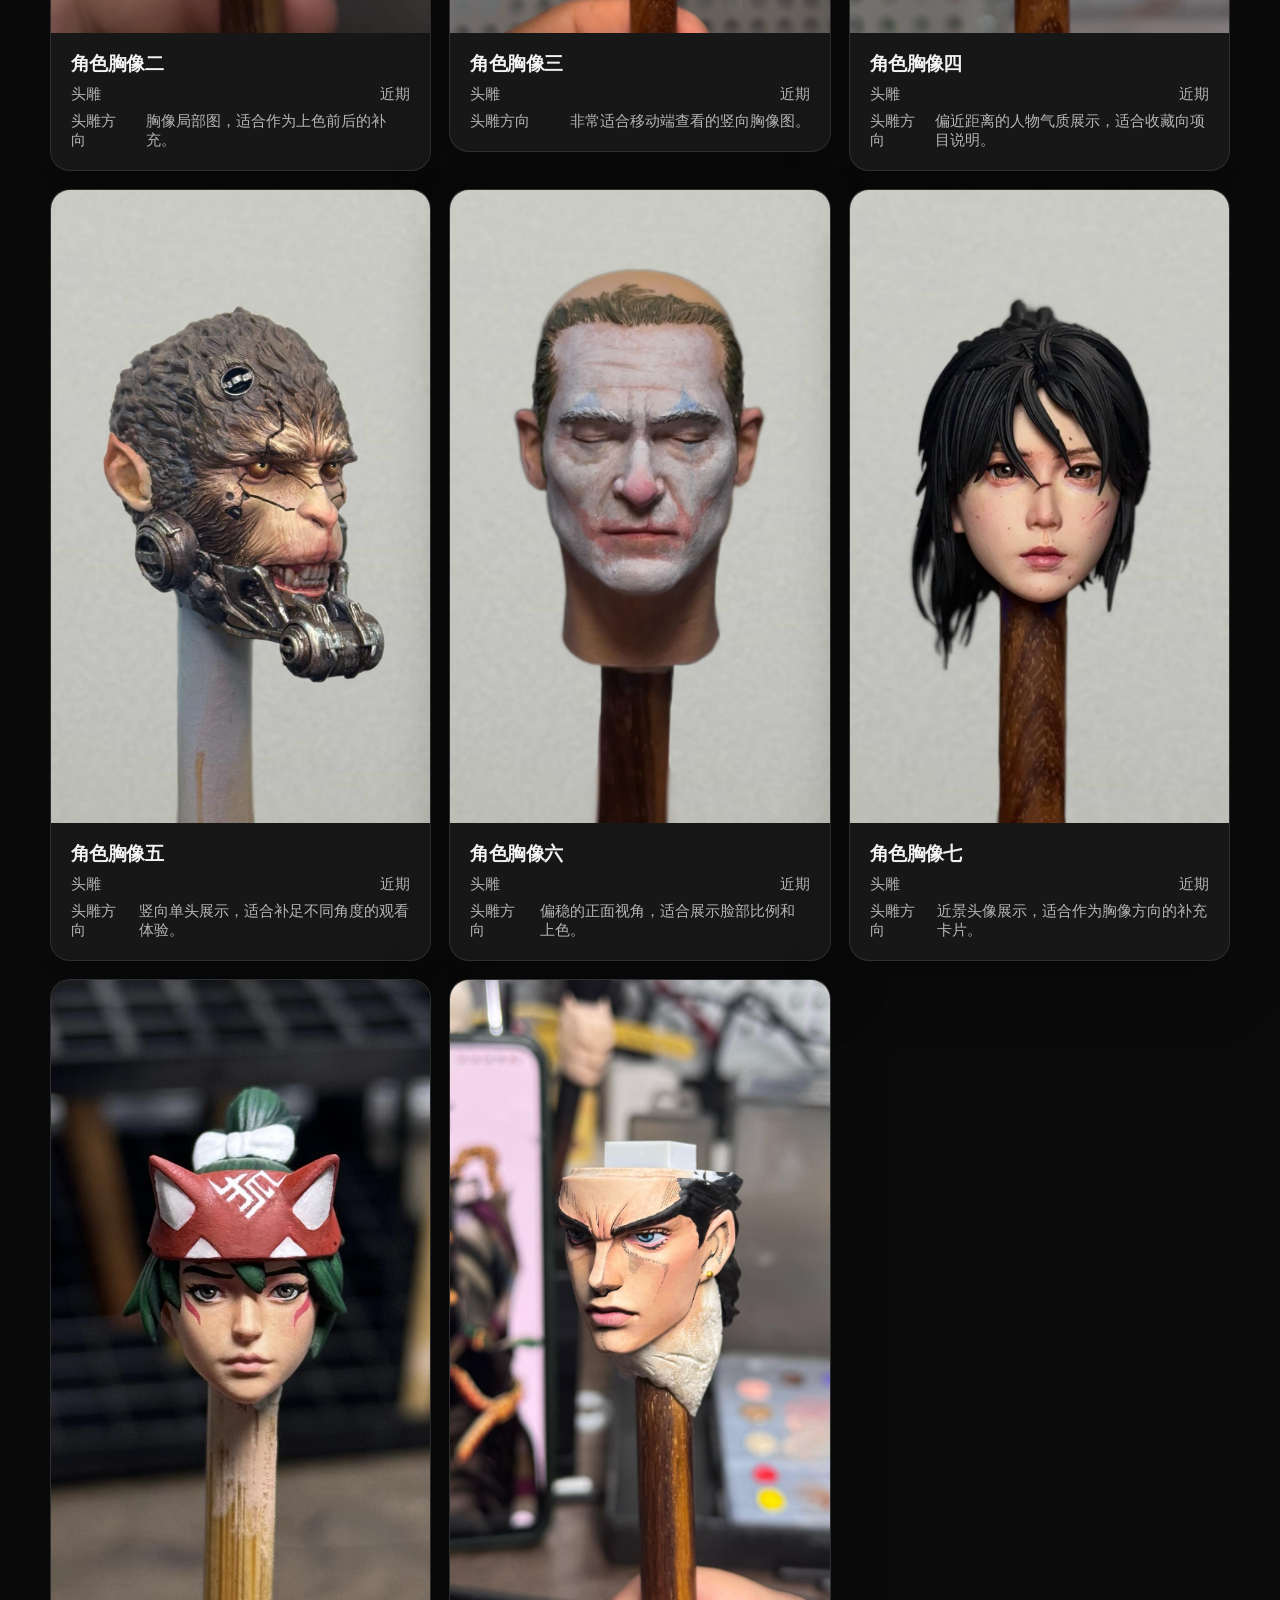
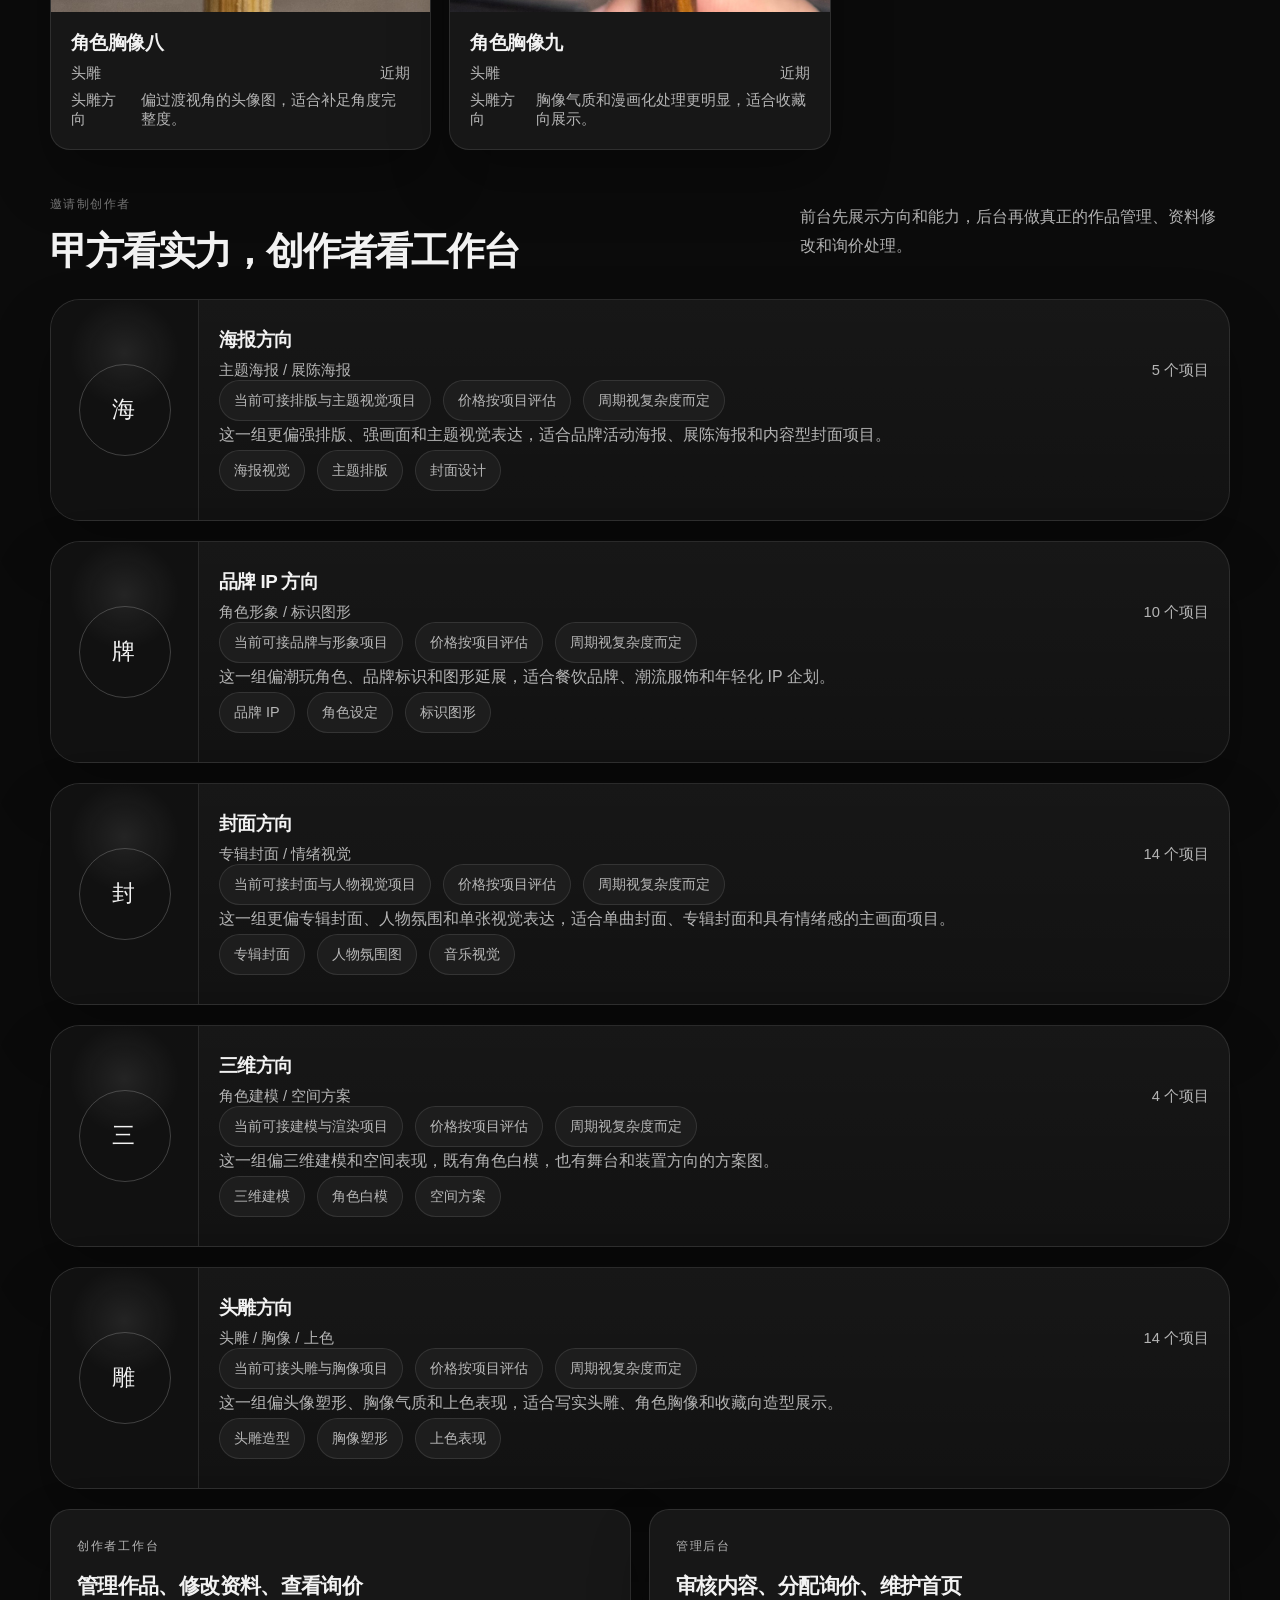
==== commit f2093d7e: "Add real contact info and WeChat QR code" ====
--- a/index.html
+++ b/index.html
@@ -246,11 +246,15 @@
               <div class="contact-list">
                 <div class="contact-item">
                   <span>微信</span>
-                  <strong>待替换为你的微信号</strong>
+                  <strong>扫右侧二维码添加尹生微信</strong>
                 </div>
                 <div class="contact-item">
                   <span>邮箱</span>
-                  <strong>待替换为你的工作邮箱</strong>
+                  <strong>2445996321@qq.com</strong>
+                </div>
+                <div class="contact-item">
+                  <span>电话</span>
+                  <strong>尹生 15362257398</strong>
                 </div>
                 <div class="contact-item">
                   <span>备注</span>
@@ -260,11 +264,14 @@
             </div>
             <div class="contact-card contact-qr-card">
               <p class="inquiry-note">二维码</p>
-              <h3>二维码待替换</h3>
-              <div class="qr-placeholder">
-                <div class="qr-grid"></div>
-              </div>
-              <p class="contact-tip">你把微信二维码给我后，我可以直接替换到这里。</p>
+              <h3>微信联系二维码</h3>
+              <div class="qr-image-frame">
+                <img
+                  src="C:/Users/Z/Documents/xwechat_files/wxid_7abmvgsu74so22_cbcf/temp/RWTemp/2026-05/9e20f478899dc29eb19741386f9343c8/6e5b1dc81e3405b43e3804ab8b36b6c8.jpg"
+                  alt="尹生微信二维码"
+                />
+              </div>
+              <p class="contact-tip">建议优先扫码添加微信，沟通会更快。</p>
             </div>
           </div>
         </section>
--- a/styles.css
+++ b/styles.css
@@ -711,7 +711,8 @@
   text-align: center;
 }
 
-.qr-placeholder {
+.qr-placeholder,
+.qr-image-frame {
   display: grid;
   place-items: center;
   width: min(100%, 240px);
@@ -737,6 +738,14 @@
     linear-gradient(90deg, transparent 0 14%, #f2f2f2 14% 18%, transparent 18% 32%, #f2f2f2 32% 36%, transparent 36% 50%, #f2f2f2 50% 54%, transparent 54% 68%, #f2f2f2 68% 72%, transparent 72%),
     linear-gradient(transparent 0 14%, #f2f2f2 14% 18%, transparent 18% 32%, #f2f2f2 32% 36%, transparent 36% 50%, #f2f2f2 50% 54%, transparent 54% 68%, #f2f2f2 68% 72%, transparent 72%);
   opacity: 0.8;
+}
+
+.qr-image-frame img {
+  width: 100%;
+  height: 100%;
+  object-fit: contain;
+  border-radius: 18px;
+  background: #fff;
 }
 
 .workspace-main {
